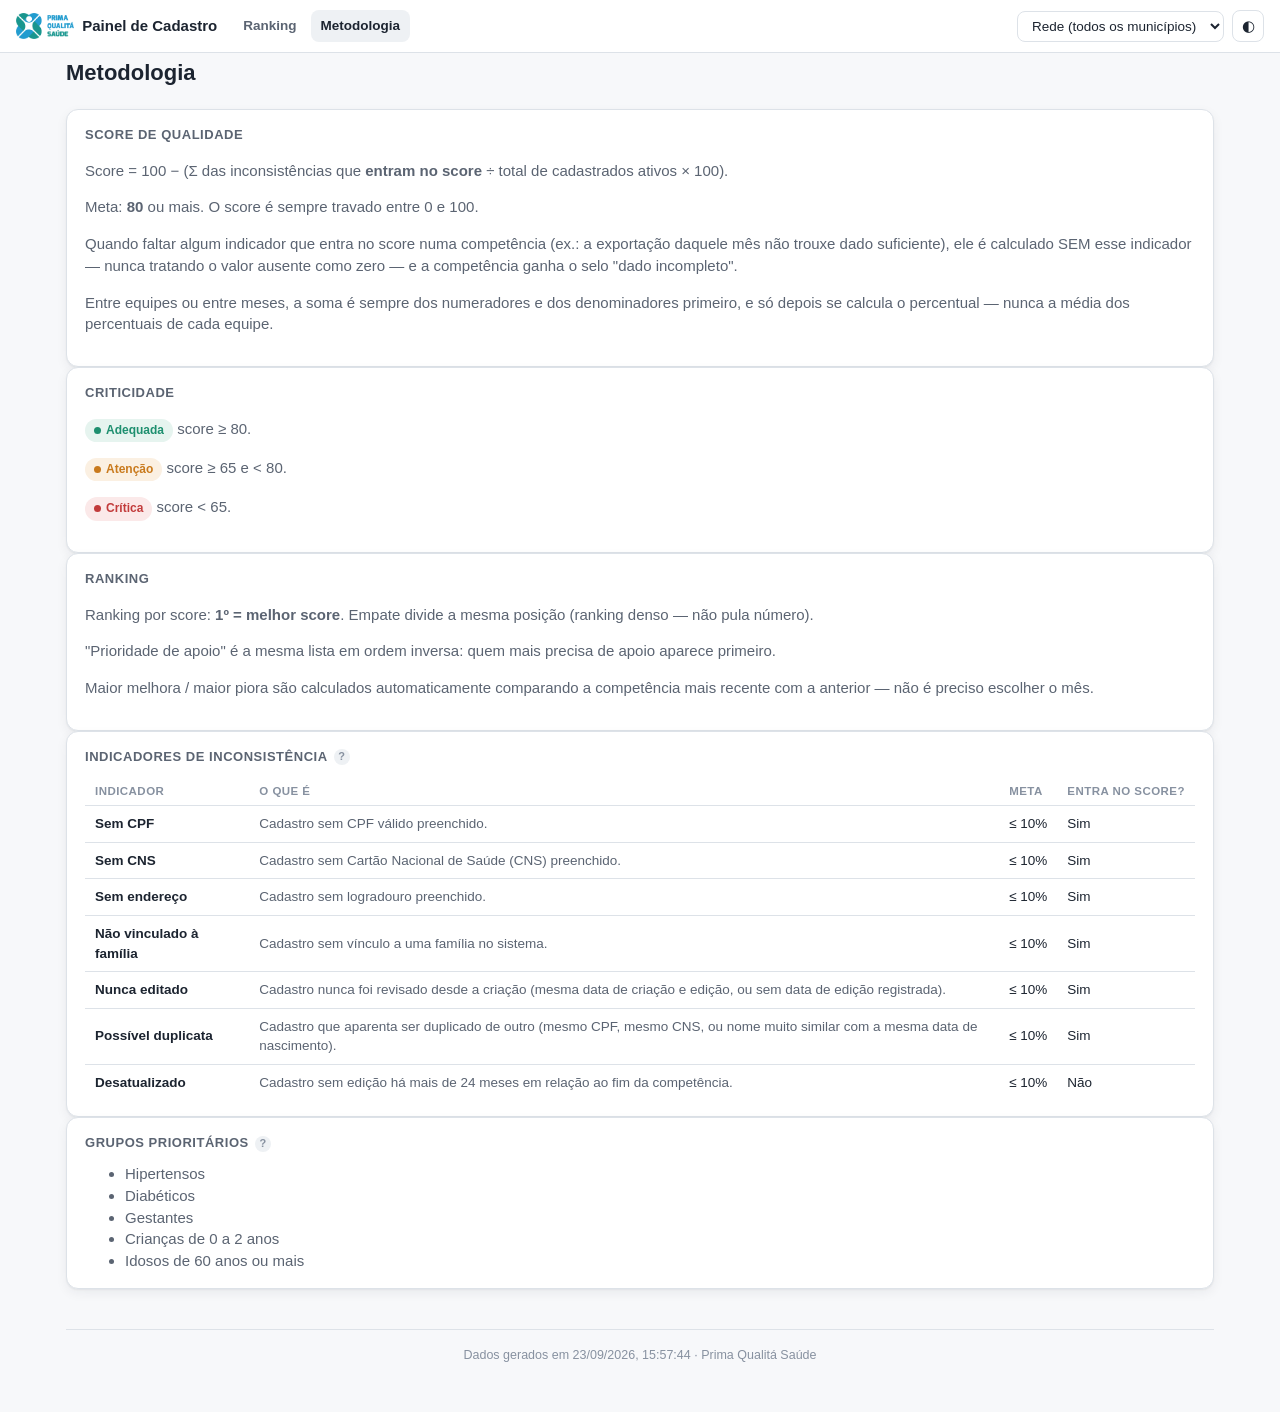
==== site/metodologia/index.html @ 189eb21d "Primeira versão do painel de qualidade do cadastro Substitui a planilha MAD.xlsx + Power BI por um p" ====
<!doctype html>
<html lang="pt-BR">
<head>
<meta charset="utf-8">
<meta name="viewport" content="width=device-width, initial-scale=1, viewport-fit=cover">
<title>Painel de Cadastro — Metodologia</title>
<link rel="stylesheet" href="../estilo.css">
</head>
<body>
<div id="app"></div>
<script type="application/json" id="dados-pagina">{"gerado_em": "2026-09-23T15:57:44", "metas": {"meta_inconsistencia_pct": 10, "meta_score": 80, "criticidade": {"adequada": 80, "atencao": 65}}, "indicadores": [{"id": "sem_cpf", "titulo": "Sem CPF", "descricao_curta": "Cadastro sem CPF válido preenchido.", "meta_pct": 10, "entra_no_score": true, "orientacao": "Abra o cadastro do cidadão e preencha o campo de CPF, conferindo o número com um documento oficial. Se o cidadão não tiver CPF, oriente a emissão gratuita pela Receita Federal (app ou site \"Meu CPF\") ou em um posto de atendimento antes de finalizar a correção."}, {"id": "sem_cns", "titulo": "Sem CNS", "descricao_curta": "Cadastro sem Cartão Nacional de Saúde (CNS) preenchido.", "meta_pct": 10, "entra_no_score": true, "orientacao": "Busque o Cartão Nacional de Saúde do cidadão pelo CPF ou pelo nome completo + data de nascimento e registre o número no cadastro. Se o cidadão nunca teve CNS emitido, oriente a solicitação em qualquer unidade de saúde ou pelo aplicativo Meu SUS Digital."}, {"id": "sem_endereco", "titulo": "Sem endereço", "descricao_curta": "Cadastro sem logradouro preenchido.", "meta_pct": 10, "entra_no_score": true, "orientacao": "Complete o logradouro, número e bairro do endereço residencial na próxima visita domiciliar ou contato com o cidadão, e confira se o CEP corresponde ao endereço informado."}, {"id": "sem_vinculo_familiar", "titulo": "Não vinculado à família", "descricao_curta": "Cadastro sem vínculo a uma família no sistema.", "meta_pct": 10, "entra_no_score": true, "orientacao": "Verifique se já existe um cadastro de família no mesmo endereço; se existir, vincule o cidadão a ela. Se não existir, crie o cadastro familiar completo e associe o cidadão como membro."}, {"id": "nunca_editado", "titulo": "Nunca editado", "descricao_curta": "Cadastro nunca foi revisado desde a criação (mesma data de criação e edição, ou sem data de edição registrada).", "meta_pct": 10, "entra_no_score": true, "orientacao": "Abra o cadastro, confira todos os campos com o cidadão (endereço, telefone, condições de saúde, vínculo familiar) e salve a edição — mesmo sem nenhuma mudança, isso registra que o cadastro foi revisado."}, {"id": "possivel_duplicata", "titulo": "Possível duplicata", "descricao_curta": "Cadastro que aparenta ser duplicado de outro (mesmo CPF, mesmo CNS, ou nome muito similar com a mesma data de nascimento).", "meta_pct": 10, "entra_no_score": true, "orientacao": "Abra a planilha de possíveis duplicatas da equipe, compare os cadastros do mesmo grupo e, se forem a mesma pessoa, mescle-os ou inative o mais antigo/incompleto, mantendo o mais atualizado. Confira o alerta de óbito/mudança de território antes de excluir ou inativar qualquer um deles."}, {"id": "desatualizado", "titulo": "Desatualizado", "descricao_curta": "Cadastro sem edição há mais de 24 meses em relação ao fim da competência.", "meta_pct": 10, "entra_no_score": false, "orientacao": "Contate o cidadão (visita domiciliar, telefone ou WhatsApp) para confirmar que os dados continuam corretos e registre uma edição no cadastro. Não pesa no Score de Qualidade, mas indica desatualização acumulada que deve ser priorizada com o tempo."}], "grupos": [{"id": "hipertensos", "titulo": "Hipertensos"}, {"id": "diabeticos", "titulo": "Diabéticos"}, {"id": "gestantes", "titulo": "Gestantes"}, {"id": "criancas_0_2", "titulo": "Crianças de 0 a 2 anos"}, {"id": "idosos_60_mais", "titulo": "Idosos de 60 anos ou mais"}], "condicoes": [{"id": "has", "titulo": "Hipertensão (HAS)", "taxa_esperada_min_pct": null, "taxa_esperada_nota": null}, {"id": "diabetes", "titulo": "Diabetes (DM)", "taxa_esperada_min_pct": null, "taxa_esperada_nota": null}, {"id": "alcool", "titulo": "Uso de álcool", "taxa_esperada_min_pct": null, "taxa_esperada_nota": null}, {"id": "drogas", "titulo": "Uso de drogas ilícitas", "taxa_esperada_min_pct": null, "taxa_esperada_nota": null}, {"id": "fumante", "titulo": "Fumante", "taxa_esperada_min_pct": null, "taxa_esperada_nota": null}, {"id": "doenca_respiratoria", "titulo": "Doença respiratória", "taxa_esperada_min_pct": null, "taxa_esperada_nota": null}, {"id": "doenca_cardiaca", "titulo": "Doença cardíaca", "taxa_esperada_min_pct": null, "taxa_esperada_nota": null}, {"id": "doenca_renal", "titulo": "Doença renal", "taxa_esperada_min_pct": null, "taxa_esperada_nota": null}, {"id": "doenca_mental", "titulo": "Doença mental", "taxa_esperada_min_pct": null, "taxa_esperada_nota": null}, {"id": "avc", "titulo": "AVC / Derrame", "taxa_esperada_min_pct": null, "taxa_esperada_nota": null}, {"id": "infarto", "titulo": "Infarto", "taxa_esperada_min_pct": null, "taxa_esperada_nota": null}, {"id": "cancer", "titulo": "Câncer", "taxa_esperada_min_pct": null, "taxa_esperada_nota": null}, {"id": "hanseniase", "titulo": "Hanseníase", "taxa_esperada_min_pct": null, "taxa_esperada_nota": null}, {"id": "tuberculose", "titulo": "Tuberculose", "taxa_esperada_min_pct": null, "taxa_esperada_nota": null}, {"id": "doenca_falciforme", "titulo": "Doença falciforme", "taxa_esperada_min_pct": null, "taxa_esperada_nota": null}, {"id": "internacao_12_meses", "titulo": "Internação nos últimos 12 meses", "taxa_esperada_min_pct": null, "taxa_esperada_nota": null}, {"id": "plantas_medicinais", "titulo": "Usa plantas medicinais", "taxa_esperada_min_pct": null, "taxa_esperada_nota": null}, {"id": "praticas_integrativas", "titulo": "Práticas integrativas e complementares", "taxa_esperada_min_pct": null, "taxa_esperada_nota": null}, {"id": "acamado", "titulo": "Acamado", "taxa_esperada_min_pct": null, "taxa_esperada_nota": null}, {"id": "domiciliado", "titulo": "Domiciliado", "taxa_esperada_min_pct": null, "taxa_esperada_nota": null}, {"id": "gestante", "titulo": "Gestante", "taxa_esperada_min_pct": 1.0, "taxa_esperada_nota": "Estimativa: ~1,5–2% da população total (DATASUS/SINASC)"}], "minimo_cadastros_para_alerta": 300, "municipios": [{"slug": "santa-maria-madalena", "municipio": "Santa Maria Madalena", "brasao": "assets/brasoes/santa_maria_madalena.jfif", "competencias": ["2026-07", "2026-08", "2026-09"], "equipes": [{"slug": "arranchadouro", "equipe": "Arranchadouro", "ine": null, "link_drive": null, "link_padlet": null, "serie": [{"competencia": "2026-07", "total_cadastrados": 5728, "score": 28.12, "dado_incompleto": true, "indicadores_ausentes": ["nunca_editado", "sem_endereco"], "indicadores": [{"id": "sem_cpf", "valor": 2928, "ausente": false}, {"id": "sem_cns", "valor": 523, "ausente": false}, {"id": "sem_endereco", "ausente": true}, {"id": "sem_vinculo_familiar", "valor": 362, "ausente": false}, {"id": "nunca_editado", "ausente": true}, {"id": "possivel_duplicata", "valor": 304, "ausente": false}, {"id": "desatualizado", "ausente": true}]}, {"competencia": "2026-08", "total_cadastrados": 5752, "score": 28.2, "dado_incompleto": true, "indicadores_ausentes": ["nunca_editado", "sem_endereco"], "indicadores": [{"id": "sem_cpf", "valor": 2890, "ausente": false}, {"id": "sem_cns", "valor": 548, "ausente": false}, {"id": "sem_endereco", "ausente": true}, {"id": "sem_vinculo_familiar", "valor": 365, "ausente": false}, {"id": "nunca_editado", "ausente": true}, {"id": "possivel_duplicata", "valor": 327, "ausente": false}, {"id": "desatualizado", "ausente": true}]}, {"competencia": "2026-09", "total_cadastrados": 5664, "score": 19.56, "dado_incompleto": false, "indicadores_ausentes": [], "indicadores": [{"id": "sem_cpf", "valor": 2715, "ausente": false}, {"id": "sem_cns", "valor": 521, "ausente": false}, {"id": "sem_endereco", "valor": 206, "ausente": false}, {"id": "sem_vinculo_familiar", "valor": 277, "ausente": false}, {"id": "nunca_editado", "valor": 615, "ausente": false}, {"id": "possivel_duplicata", "valor": 222, "ausente": false}, {"id": "desatualizado", "valor": 1003, "ausente": false}], "microareas": [{"microarea": "MICROAREA 13", "total_cadastrados": 1064, "indicadores": [{"id": "sem_cpf", "valor": 166, "ausente": false}, {"id": "sem_cns", "valor": 238, "ausente": false}, {"id": "sem_endereco", "valor": 1, "ausente": false}, {"id": "sem_vinculo_familiar", "valor": 4, "ausente": false}, {"id": "nunca_editado", "valor": 91, "ausente": false}, {"id": "possivel_duplicata", "valor": 40, "ausente": false}, {"id": "desatualizado", "valor": 0, "ausente": false}]}, {"microarea": "MICROÁREA 04", "total_cadastrados": 556, "indicadores": [{"id": "sem_cpf", "valor": 401, "ausente": false}, {"id": "sem_cns", "valor": 19, "ausente": false}, {"id": "sem_endereco", "valor": 84, "ausente": false}, {"id": "sem_vinculo_familiar", "valor": 110, "ausente": false}, {"id": "nunca_editado", "valor": 25, "ausente": false}, {"id": "possivel_duplicata", "valor": 47, "ausente": false}, {"id": "desatualizado", "valor": 0, "ausente": false}]}, {"microarea": "MICROÁREA 06", "total_cadastrados": 389, "indicadores": [{"id": "sem_cpf", "valor": 267, "ausente": false}, {"id": "sem_cns", "valor": 19, "ausente": false}, {"id": "sem_endereco", "valor": 5, "ausente": false}, {"id": "sem_vinculo_familiar", "valor": 11, "ausente": false}, {"id": "nunca_editado", "valor": 152, "ausente": false}, {"id": "possivel_duplicata", "valor": 11, "ausente": false}, {"id": "desatualizado", "valor": 122, "ausente": false}]}, {"microarea": "MICROÁREA 07", "total_cadastrados": 410, "indicadores": [{"id": "sem_cpf", "valor": 222, "ausente": false}, {"id": "sem_cns", "valor": 6, "ausente": false}, {"id": "sem_endereco", "valor": 4, "ausente": false}, {"id": "sem_vinculo_familiar", "valor": 10, "ausente": false}, {"id": "nunca_editado", "valor": 7, "ausente": false}, {"id": "possivel_duplicata", "valor": 12, "ausente": false}, {"id": "desatualizado", "valor": 7, "ausente": false}]}, {"microarea": "MICROÁREA 08", "total_cadastrados": 250, "indicadores": [{"id": "sem_cpf", "valor": 51, "ausente": false}, {"id": "sem_cns", "valor": 19, "ausente": false}, {"id": "sem_endereco", "valor": 1, "ausente": false}, {"id": "sem_vinculo_familiar", "valor": 4, "ausente": false}, {"id": "nunca_editado", "valor": 7, "ausente": false}, {"id": "possivel_duplicata", "valor": 8, "ausente": false}, {"id": "desatualizado", "valor": 0, "ausente": false}]}, {"microarea": "MICROÁREA 09", "total_cadastrados": 643, "indicadores": [{"id": "sem_cpf", "valor": 241, "ausente": false}, {"id": "sem_cns", "valor": 11, "ausente": false}, {"id": "sem_endereco", "valor": 13, "ausente": false}, {"id": "sem_vinculo_familiar", "valor": 18, "ausente": false}, {"id": "nunca_editado", "valor": 7, "ausente": false}, {"id": "possivel_duplicata", "valor": 19, "ausente": false}, {"id": "desatualizado", "valor": 0, "ausente": false}]}, {"microarea": "MICROÁREA 10", "total_cadastrados": 247, "indicadores": [{"id": "sem_cpf", "valor": 15, "ausente": false}, {"id": "sem_cns", "valor": 5, "ausente": false}, {"id": "sem_endereco", "valor": 7, "ausente": false}, {"id": "sem_vinculo_familiar", "valor": 9, "ausente": false}, {"id": "nunca_editado", "valor": 24, "ausente": false}, {"id": "possivel_duplicata", "valor": 10, "ausente": false}, {"id": "desatualizado", "valor": 5, "ausente": false}]}, {"microarea": "MICROÁREA 11", "total_cadastrados": 500, "indicadores": [{"id": "sem_cpf", "valor": 155, "ausente": false}, {"id": "sem_cns", "valor": 54, "ausente": false}, {"id": "sem_endereco", "valor": 3, "ausente": false}, {"id": "sem_vinculo_familiar", "valor": 3, "ausente": false}, {"id": "nunca_editado", "valor": 111, "ausente": false}, {"id": "possivel_duplicata", "valor": 18, "ausente": false}, {"id": "desatualizado", "valor": 262, "ausente": false}]}, {"microarea": "MICROÁREA 12", "total_cadastrados": 743, "indicadores": [{"id": "sem_cpf", "valor": 525, "ausente": false}, {"id": "sem_cns", "valor": 101, "ausente": false}, {"id": "sem_endereco", "valor": 8, "ausente": false}, {"id": "sem_vinculo_familiar", "valor": 12, "ausente": false}, {"id": "nunca_editado", "valor": 105, "ausente": false}, {"id": "possivel_duplicata", "valor": 21, "ausente": false}, {"id": "desatualizado", "valor": 561, "ausente": false}]}, {"microarea": "MICROÁREA 14", "total_cadastrados": 862, "indicadores": [{"id": "sem_cpf", "valor": 672, "ausente": false}, {"id": "sem_cns", "valor": 49, "ausente": false}, {"id": "sem_endereco", "valor": 80, "ausente": false}, {"id": "sem_vinculo_familiar", "valor": 96, "ausente": false}, {"id": "nunca_editado", "valor": 86, "ausente": false}, {"id": "possivel_duplicata", "valor": 36, "ausente": false}, {"id": "desatualizado", "valor": 46, "ausente": false}]}], "estado": {"limpos": 1915, "com_1": 2306, "com_2": 1173, "com_3_mais": 270, "media_inconsistencias": 0.981, "fora_area": 47, "total_bruto": 5711}, "faixa_etaria": [{"faixa": "<1", "indicador_id": "sem_cpf", "valor": 0, "total_cadastrados": 36}, {"faixa": "1-4", "indicador_id": "sem_cpf", "valor": 22, "total_cadastrados": 188}, {"faixa": "5-9", "indicador_id": "sem_cpf", "valor": 144, "total_cadastrados": 296}, {"faixa": "10-17", "indicador_id": "sem_cpf", "valor": 318, "total_cadastrados": 536}, {"faixa": "18-59", "indicador_id": "sem_cpf", "valor": 1512, "total_cadastrados": 3050}, {"faixa": "60+", "indicador_id": "sem_cpf", "valor": 717, "total_cadastrados": 1556}], "grupos": [{"id": "criancas_0_2", "total_grupo": 135, "metricas": [{"id": "falha_identificacao_vinculo", "valor": 48}, {"id": "sem_cns", "valor": 44}, {"id": "sem_cpf", "valor": 4}]}, {"id": "diabeticos", "total_grupo": 396, "metricas": [{"id": "falha_identificacao_vinculo", "valor": 171}, {"id": "sem_cns", "valor": 22}, {"id": "sem_cpf", "valor": 145}]}, {"id": "gestantes", "total_grupo": 18, "metricas": [{"id": "falha_identificacao_vinculo", "valor": 4}, {"id": "sem_cns", "valor": 1}, {"id": "sem_cpf", "valor": 3}]}, {"id": "hipertensos", "total_grupo": 1429, "metricas": [{"id": "falha_identificacao_vinculo", "valor": 699}, {"id": "sem_cns", "valor": 75}, {"id": "sem_cpf", "valor": 614}]}, {"id": "idosos_60_mais", "total_grupo": 1556, "metricas": [{"id": "falha_identificacao_vinculo", "valor": 843}, {"id": "sem_cns", "valor": 110}, {"id": "sem_cpf", "valor": 717}]}], "condicoes": [{"id": "has", "valor": 1429, "total_cadastrados": 5664}, {"id": "diabetes", "valor": 396, "total_cadastrados": 5664}, {"id": "alcool", "valor": 236, "total_cadastrados": 5664}, {"id": "drogas", "valor": 11, "total_cadastrados": 5664}, {"id": "fumante", "valor": 258, "total_cadastrados": 5664}, {"id": "doenca_respiratoria", "valor": 63, "total_cadastrados": 5664}, {"id": "doenca_cardiaca", "valor": 96, "total_cadastrados": 5664}, {"id": "doenca_renal", "valor": 32, "total_cadastrados": 5664}, {"id": "doenca_mental", "valor": 55, "total_cadastrados": 5664}, {"id": "avc", "valor": 51, "total_cadastrados": 5664}, {"id": "infarto", "valor": 34, "total_cadastrados": 5664}, {"id": "cancer", "valor": 79, "total_cadastrados": 5664}, {"id": "hanseniase", "valor": 1, "total_cadastrados": 5664}, {"id": "tuberculose", "valor": 1, "total_cadastrados": 5664}, {"id": "doenca_falciforme", "valor": 0, "total_cadastrados": 5664}, {"id": "internacao_12_meses", "valor": 0, "total_cadastrados": 5664}, {"id": "plantas_medicinais", "valor": 0, "total_cadastrados": 5664}, {"id": "praticas_integrativas", "valor": 0, "total_cadastrados": 5664}, {"id": "acamado", "valor": 27, "total_cadastrados": 5664}, {"id": "domiciliado", "valor": 33, "total_cadastrados": 5664}, {"id": "gestante", "valor": 18, "total_cadastrados": 5664}]}]}, {"slug": "manoel-de-moraes", "equipe": "Manoel de Moraes", "ine": null, "link_drive": null, "link_padlet": null, "serie": [{"competencia": "2026-07", "total_cadastrados": 1597, "score": 48.47, "dado_incompleto": true, "indicadores_ausentes": ["nunca_editado", "sem_endereco"], "indicadores": [{"id": "sem_cpf", "valor": 526, "ausente": false}, {"id": "sem_cns", "valor": 117, "ausente": false}, {"id": "sem_endereco", "ausente": true}, {"id": "sem_vinculo_familiar", "valor": 94, "ausente": false}, {"id": "nunca_editado", "ausente": true}, {"id": "possivel_duplicata", "valor": 86, "ausente": false}, {"id": "desatualizado", "ausente": true}]}, {"competencia": "2026-08", "total_cadastrados": 1598, "score": 50.44, "dado_incompleto": true, "indicadores_ausentes": ["nunca_editado", "sem_endereco"], "indicadores": [{"id": "sem_cpf", "valor": 500, "ausente": false}, {"id": "sem_cns", "valor": 118, "ausente": false}, {"id": "sem_endereco", "ausente": true}, {"id": "sem_vinculo_familiar", "valor": 87, "ausente": false}, {"id": "nunca_editado", "ausente": true}, {"id": "possivel_duplicata", "valor": 87, "ausente": false}, {"id": "desatualizado", "ausente": true}]}, {"competencia": "2026-09", "total_cadastrados": 1579, "score": 39.77, "dado_incompleto": false, "indicadores_ausentes": [], "indicadores": [{"id": "sem_cpf", "valor": 414, "ausente": false}, {"id": "sem_cns", "valor": 111, "ausente": false}, {"id": "sem_endereco", "valor": 59, "ausente": false}, {"id": "sem_vinculo_familiar", "valor": 63, "ausente": false}, {"id": "nunca_editado", "valor": 250, "ausente": false}, {"id": "possivel_duplicata", "valor": 54, "ausente": false}, {"id": "desatualizado", "valor": 289, "ausente": false}], "microareas": [{"microarea": "MICROÁREA 01", "total_cadastrados": 294, "indicadores": [{"id": "sem_cpf", "valor": 50, "ausente": false}, {"id": "sem_cns", "valor": 19, "ausente": false}, {"id": "sem_endereco", "valor": 9, "ausente": false}, {"id": "sem_vinculo_familiar", "valor": 10, "ausente": false}, {"id": "nunca_editado", "valor": 46, "ausente": false}, {"id": "possivel_duplicata", "valor": 23, "ausente": false}, {"id": "desatualizado", "valor": 35, "ausente": false}]}, {"microarea": "MICROÁREA 02", "total_cadastrados": 272, "indicadores": [{"id": "sem_cpf", "valor": 52, "ausente": false}, {"id": "sem_cns", "valor": 21, "ausente": false}, {"id": "sem_endereco", "valor": 11, "ausente": false}, {"id": "sem_vinculo_familiar", "valor": 11, "ausente": false}, {"id": "nunca_editado", "valor": 18, "ausente": false}, {"id": "possivel_duplicata", "valor": 6, "ausente": false}, {"id": "desatualizado", "valor": 3, "ausente": false}]}, {"microarea": "MICROÁREA 03", "total_cadastrados": 133, "indicadores": [{"id": "sem_cpf", "valor": 8, "ausente": false}, {"id": "sem_cns", "valor": 0, "ausente": false}, {"id": "sem_endereco", "valor": 0, "ausente": false}, {"id": "sem_vinculo_familiar", "valor": 1, "ausente": false}, {"id": "nunca_editado", "valor": 0, "ausente": false}, {"id": "possivel_duplicata", "valor": 1, "ausente": false}, {"id": "desatualizado", "valor": 0, "ausente": false}]}, {"microarea": "MICROÁREA 04", "total_cadastrados": 285, "indicadores": [{"id": "sem_cpf", "valor": 81, "ausente": false}, {"id": "sem_cns", "valor": 44, "ausente": false}, {"id": "sem_endereco", "valor": 39, "ausente": false}, {"id": "sem_vinculo_familiar", "valor": 41, "ausente": false}, {"id": "nunca_editado", "valor": 41, "ausente": false}, {"id": "possivel_duplicata", "valor": 16, "ausente": false}, {"id": "desatualizado", "valor": 76, "ausente": false}]}, {"microarea": "MICROÁREA 05", "total_cadastrados": 141, "indicadores": [{"id": "sem_cpf", "valor": 10, "ausente": false}, {"id": "sem_cns", "valor": 4, "ausente": false}, {"id": "sem_endereco", "valor": 0, "ausente": false}, {"id": "sem_vinculo_familiar", "valor": 0, "ausente": false}, {"id": "nunca_editado", "valor": 0, "ausente": false}, {"id": "possivel_duplicata", "valor": 0, "ausente": false}, {"id": "desatualizado", "valor": 0, "ausente": false}]}, {"microarea": "MICROÁREA 06", "total_cadastrados": 454, "indicadores": [{"id": "sem_cpf", "valor": 213, "ausente": false}, {"id": "sem_cns", "valor": 23, "ausente": false}, {"id": "sem_endereco", "valor": 0, "ausente": false}, {"id": "sem_vinculo_familiar", "valor": 0, "ausente": false}, {"id": "nunca_editado", "valor": 145, "ausente": false}, {"id": "possivel_duplicata", "valor": 8, "ausente": false}, {"id": "desatualizado", "valor": 175, "ausente": false}]}], "estado": {"limpos": 846, "com_1": 352, "com_2": 299, "com_3_mais": 82, "media_inconsistencias": 0.785, "fora_area": 3, "total_bruto": 1582}, "faixa_etaria": [{"faixa": "<1", "indicador_id": "sem_cpf", "valor": 0, "total_cadastrados": 13}, {"faixa": "1-4", "indicador_id": "sem_cpf", "valor": 2, "total_cadastrados": 53}, {"faixa": "5-9", "indicador_id": "sem_cpf", "valor": 14, "total_cadastrados": 90}, {"faixa": "10-17", "indicador_id": "sem_cpf", "valor": 48, "total_cadastrados": 140}, {"faixa": "18-59", "indicador_id": "sem_cpf", "valor": 261, "total_cadastrados": 870}, {"faixa": "60+", "indicador_id": "sem_cpf", "valor": 89, "total_cadastrados": 413}], "grupos": [{"id": "criancas_0_2", "total_grupo": 32, "metricas": [{"id": "falha_identificacao_vinculo", "valor": 7}, {"id": "sem_cns", "valor": 7}, {"id": "sem_cpf", "valor": 0}]}, {"id": "diabeticos", "total_grupo": 107, "metricas": [{"id": "falha_identificacao_vinculo", "valor": 16}, {"id": "sem_cns", "valor": 3}, {"id": "sem_cpf", "valor": 13}]}, {"id": "gestantes", "total_grupo": 6, "metricas": [{"id": "falha_identificacao_vinculo", "valor": 1}, {"id": "sem_cns", "valor": 1}, {"id": "sem_cpf", "valor": 0}]}, {"id": "hipertensos", "total_grupo": 353, "metricas": [{"id": "falha_identificacao_vinculo", "valor": 68}, {"id": "sem_cns", "valor": 9}, {"id": "sem_cpf", "valor": 58}]}, {"id": "idosos_60_mais", "total_grupo": 413, "metricas": [{"id": "falha_identificacao_vinculo", "valor": 114}, {"id": "sem_cns", "valor": 23}, {"id": "sem_cpf", "valor": 89}]}], "condicoes": [{"id": "has", "valor": 353, "total_cadastrados": 1579}, {"id": "diabetes", "valor": 107, "total_cadastrados": 1579}, {"id": "alcool", "valor": 39, "total_cadastrados": 1579}, {"id": "drogas", "valor": 4, "total_cadastrados": 1579}, {"id": "fumante", "valor": 75, "total_cadastrados": 1579}, {"id": "doenca_respiratoria", "valor": 30, "total_cadastrados": 1579}, {"id": "doenca_cardiaca", "valor": 23, "total_cadastrados": 1579}, {"id": "doenca_renal", "valor": 3, "total_cadastrados": 1579}, {"id": "doenca_mental", "valor": 21, "total_cadastrados": 1579}, {"id": "avc", "valor": 13, "total_cadastrados": 1579}, {"id": "infarto", "valor": 1, "total_cadastrados": 1579}, {"id": "cancer", "valor": 25, "total_cadastrados": 1579}, {"id": "hanseniase", "valor": 0, "total_cadastrados": 1579}, {"id": "tuberculose", "valor": 0, "total_cadastrados": 1579}, {"id": "doenca_falciforme", "valor": 0, "total_cadastrados": 1579}, {"id": "internacao_12_meses", "valor": 0, "total_cadastrados": 1579}, {"id": "plantas_medicinais", "valor": 0, "total_cadastrados": 1579}, {"id": "praticas_integrativas", "valor": 0, "total_cadastrados": 1579}, {"id": "acamado", "valor": 4, "total_cadastrados": 1579}, {"id": "domiciliado", "valor": 76, "total_cadastrados": 1579}, {"id": "gestante", "valor": 6, "total_cadastrados": 1579}]}]}, {"slug": "triunfo", "equipe": "Triunfo", "ine": null, "link_drive": null, "link_padlet": null, "serie": [{"competencia": "2026-07", "total_cadastrados": 2413, "score": 79.98, "dado_incompleto": true, "indicadores_ausentes": ["nunca_editado", "sem_endereco"], "indicadores": [{"id": "sem_cpf", "valor": 322, "ausente": false}, {"id": "sem_cns", "valor": 67, "ausente": false}, {"id": "sem_endereco", "ausente": true}, {"id": "sem_vinculo_familiar", "valor": 41, "ausente": false}, {"id": "nunca_editado", "ausente": true}, {"id": "possivel_duplicata", "valor": 53, "ausente": false}, {"id": "desatualizado", "ausente": true}]}, {"competencia": "2026-08", "total_cadastrados": 2402, "score": 77.94, "dado_incompleto": true, "indicadores_ausentes": ["nunca_editado", "sem_endereco"], "indicadores": [{"id": "sem_cpf", "valor": 299, "ausente": false}, {"id": "sem_cns", "valor": 58, "ausente": false}, {"id": "sem_endereco", "ausente": true}, {"id": "sem_vinculo_familiar", "valor": 120, "ausente": false}, {"id": "nunca_editado", "ausente": true}, {"id": "possivel_duplicata", "valor": 53, "ausente": false}, {"id": "desatualizado", "ausente": true}]}, {"competencia": "2026-09", "total_cadastrados": 2390, "score": 72.26, "dado_incompleto": false, "indicadores_ausentes": [], "indicadores": [{"id": "sem_cpf", "valor": 269, "ausente": false}, {"id": "sem_cns", "valor": 52, "ausente": false}, {"id": "sem_endereco", "valor": 82, "ausente": false}, {"id": "sem_vinculo_familiar", "valor": 125, "ausente": false}, {"id": "nunca_editado", "valor": 95, "ausente": false}, {"id": "possivel_duplicata", "valor": 40, "ausente": false}, {"id": "desatualizado", "valor": 163, "ausente": false}], "microareas": [{"microarea": "MICROÁREA 01", "total_cadastrados": 170, "indicadores": [{"id": "sem_cpf", "valor": 0, "ausente": false}, {"id": "sem_cns", "valor": 0, "ausente": false}, {"id": "sem_endereco", "valor": 0, "ausente": false}, {"id": "sem_vinculo_familiar", "valor": 0, "ausente": false}, {"id": "nunca_editado", "valor": 5, "ausente": false}, {"id": "possivel_duplicata", "valor": 5, "ausente": false}, {"id": "desatualizado", "valor": 0, "ausente": false}]}, {"microarea": "MICROÁREA 02", "total_cadastrados": 205, "indicadores": [{"id": "sem_cpf", "valor": 7, "ausente": false}, {"id": "sem_cns", "valor": 3, "ausente": false}, {"id": "sem_endereco", "valor": 4, "ausente": false}, {"id": "sem_vinculo_familiar", "valor": 7, "ausente": false}, {"id": "nunca_editado", "valor": 1, "ausente": false}, {"id": "possivel_duplicata", "valor": 3, "ausente": false}, {"id": "desatualizado", "valor": 6, "ausente": false}]}, {"microarea": "MICROÁREA 03", "total_cadastrados": 206, "indicadores": [{"id": "sem_cpf", "valor": 1, "ausente": false}, {"id": "sem_cns", "valor": 1, "ausente": false}, {"id": "sem_endereco", "valor": 0, "ausente": false}, {"id": "sem_vinculo_familiar", "valor": 5, "ausente": false}, {"id": "nunca_editado", "valor": 4, "ausente": false}, {"id": "possivel_duplicata", "valor": 6, "ausente": false}, {"id": "desatualizado", "valor": 0, "ausente": false}]}, {"microarea": "MICROÁREA 04", "total_cadastrados": 275, "indicadores": [{"id": "sem_cpf", "valor": 1, "ausente": false}, {"id": "sem_cns", "valor": 0, "ausente": false}, {"id": "sem_endereco", "valor": 7, "ausente": false}, {"id": "sem_vinculo_familiar", "valor": 10, "ausente": false}, {"id": "nunca_editado", "valor": 3, "ausente": false}, {"id": "possivel_duplicata", "valor": 2, "ausente": false}, {"id": "desatualizado", "valor": 0, "ausente": false}]}, {"microarea": "MICROÁREA 05", "total_cadastrados": 298, "indicadores": [{"id": "sem_cpf", "valor": 4, "ausente": false}, {"id": "sem_cns", "valor": 6, "ausente": false}, {"id": "sem_endereco", "valor": 0, "ausente": false}, {"id": "sem_vinculo_familiar", "valor": 1, "ausente": false}, {"id": "nunca_editado", "valor": 13, "ausente": false}, {"id": "possivel_duplicata", "valor": 6, "ausente": false}, {"id": "desatualizado", "valor": 0, "ausente": false}]}, {"microarea": "MICROÁREA 06", "total_cadastrados": 210, "indicadores": [{"id": "sem_cpf", "valor": 12, "ausente": false}, {"id": "sem_cns", "valor": 2, "ausente": false}, {"id": "sem_endereco", "valor": 5, "ausente": false}, {"id": "sem_vinculo_familiar", "valor": 5, "ausente": false}, {"id": "nunca_editado", "valor": 10, "ausente": false}, {"id": "possivel_duplicata", "valor": 8, "ausente": false}, {"id": "desatualizado", "valor": 14, "ausente": false}]}, {"microarea": "MICROÁREA 08", "total_cadastrados": 664, "indicadores": [{"id": "sem_cpf", "valor": 6, "ausente": false}, {"id": "sem_cns", "valor": 3, "ausente": false}, {"id": "sem_endereco", "valor": 0, "ausente": false}, {"id": "sem_vinculo_familiar", "valor": 1, "ausente": false}, {"id": "nunca_editado", "valor": 23, "ausente": false}, {"id": "possivel_duplicata", "valor": 5, "ausente": false}, {"id": "desatualizado", "valor": 11, "ausente": false}]}, {"microarea": "MICROÁREA 09", "total_cadastrados": 362, "indicadores": [{"id": "sem_cpf", "valor": 238, "ausente": false}, {"id": "sem_cns", "valor": 37, "ausente": false}, {"id": "sem_endereco", "valor": 66, "ausente": false}, {"id": "sem_vinculo_familiar", "valor": 96, "ausente": false}, {"id": "nunca_editado", "valor": 36, "ausente": false}, {"id": "possivel_duplicata", "valor": 5, "ausente": false}, {"id": "desatualizado", "valor": 132, "ausente": false}]}], "estado": {"limpos": 1935, "com_1": 203, "com_2": 150, "com_3_mais": 102, "media_inconsistencias": 0.346, "fora_area": 6, "total_bruto": 2396}, "faixa_etaria": [{"faixa": "<1", "indicador_id": "sem_cpf", "valor": 0, "total_cadastrados": 13}, {"faixa": "1-4", "indicador_id": "sem_cpf", "valor": 3, "total_cadastrados": 82}, {"faixa": "5-9", "indicador_id": "sem_cpf", "valor": 18, "total_cadastrados": 144}, {"faixa": "10-17", "indicador_id": "sem_cpf", "valor": 19, "total_cadastrados": 211}, {"faixa": "18-59", "indicador_id": "sem_cpf", "valor": 139, "total_cadastrados": 1272}, {"faixa": "60+", "indicador_id": "sem_cpf", "valor": 90, "total_cadastrados": 668}], "grupos": [{"id": "criancas_0_2", "total_grupo": 55, "metricas": [{"id": "falha_identificacao_vinculo", "valor": 10}, {"id": "sem_cns", "valor": 8}, {"id": "sem_cpf", "valor": 0}]}, {"id": "diabeticos", "total_grupo": 187, "metricas": [{"id": "falha_identificacao_vinculo", "valor": 7}, {"id": "sem_cns", "valor": 2}, {"id": "sem_cpf", "valor": 1}]}, {"id": "gestantes", "total_grupo": 4, "metricas": [{"id": "falha_identificacao_vinculo", "valor": 2}, {"id": "sem_cns", "valor": 2}, {"id": "sem_cpf", "valor": 0}]}, {"id": "hipertensos", "total_grupo": 571, "metricas": [{"id": "falha_identificacao_vinculo", "valor": 19}, {"id": "sem_cns", "valor": 8}, {"id": "sem_cpf", "valor": 5}]}, {"id": "idosos_60_mais", "total_grupo": 668, "metricas": [{"id": "falha_identificacao_vinculo", "valor": 109}, {"id": "sem_cns", "valor": 13}, {"id": "sem_cpf", "valor": 90}]}], "condicoes": [{"id": "has", "valor": 571, "total_cadastrados": 2390}, {"id": "diabetes", "valor": 187, "total_cadastrados": 2390}, {"id": "alcool", "valor": 142, "total_cadastrados": 2390}, {"id": "drogas", "valor": 3, "total_cadastrados": 2390}, {"id": "fumante", "valor": 92, "total_cadastrados": 2390}, {"id": "doenca_respiratoria", "valor": 27, "total_cadastrados": 2390}, {"id": "doenca_cardiaca", "valor": 31, "total_cadastrados": 2390}, {"id": "doenca_renal", "valor": 14, "total_cadastrados": 2390}, {"id": "doenca_mental", "valor": 27, "total_cadastrados": 2390}, {"id": "avc", "valor": 21, "total_cadastrados": 2390}, {"id": "infarto", "valor": 11, "total_cadastrados": 2390}, {"id": "cancer", "valor": 19, "total_cadastrados": 2390}, {"id": "hanseniase", "valor": 0, "total_cadastrados": 2390}, {"id": "tuberculose", "valor": 1, "total_cadastrados": 2390}, {"id": "doenca_falciforme", "valor": 0, "total_cadastrados": 2390}, {"id": "internacao_12_meses", "valor": 0, "total_cadastrados": 2390}, {"id": "plantas_medicinais", "valor": 0, "total_cadastrados": 2390}, {"id": "praticas_integrativas", "valor": 0, "total_cadastrados": 2390}, {"id": "acamado", "valor": 1, "total_cadastrados": 2390}, {"id": "domiciliado", "valor": 94, "total_cadastrados": 2390}, {"id": "gestante", "valor": 4, "total_cadastrados": 2390}]}]}]}]}</script>
<script type="application/json" id="rota-pagina">{"tipo": "metodologia", "prefixo": "../"}</script>
<script src="../app.js"></script>
</body>
</html>
---- site/estilo.css ----
/* ────────────────────────────────────────────────────────────────────────
   Painel de Qualidade do Cadastro — Prima Qualitá Saúde
   Sistema de design: paleta extraída do logo, escala única de criticidade,
   modo claro/escuro, acessível (contraste + info que não depende só de cor).
   ──────────────────────────────────────────────────────────────────────── */

:root {
  color-scheme: light;

  /* Identidade Prima Qualitá (extraída de assets/logo_prima.png) */
  --cor-marca-azul: #0f7fb0;
  --cor-marca-azul-forte: #0a5f85;
  --cor-marca-verde: #0f7a70;
  --cor-marca-verde-forte: #0b5c54;

  /* Escala única de criticidade — usada em TODO lugar que precisa dizer
     "bom / atenção / ruim" (score, mapas de calor, badges). Nunca usar
     outra cor para o mesmo significado. */
  --cor-adequada: #1e8f6f;
  --cor-atencao: #c97a1d;
  --cor-critica: #c23b3b;
  --cor-adequada-fundo: #e6f4ef;
  --cor-atencao-fundo: #fbf0e2;
  --cor-critica-fundo: #fbe9e9;

  /* Neutros */
  --fundo: #f7f8fa;
  --fundo-cartao: #ffffff;
  --fundo-alt: #eef1f4;
  --borda: #dde2e8;
  --texto: #1c2430;
  --texto-suave: #5b6472;
  --texto-fraco: #8791a0;
  --sombra: 0 1px 2px rgba(20, 30, 45, 0.06), 0 4px 12px rgba(20, 30, 45, 0.06);

  --fonte: -apple-system, BlinkMacSystemFont, "Segoe UI", Roboto, Helvetica, Arial, sans-serif;
  --raio: 12px;

  padding-top: env(safe-area-inset-top, 0px);
  padding-bottom: env(safe-area-inset-bottom, 0px);
}

@media (prefers-color-scheme: dark) {
  :root:not([data-theme="light"]) {
    color-scheme: dark;
    --cor-marca-azul: #4db8e8;
    --cor-marca-azul-forte: #7ecdf0;
    --cor-marca-verde: #3ecbb9;
    --cor-marca-verde-forte: #6fdcce;

    --cor-adequada: #3dbe94;
    --cor-atencao: #e0973d;
    --cor-critica: #e56767;
    --cor-adequada-fundo: #16332a;
    --cor-atencao-fundo: #3a2c18;
    --cor-critica-fundo: #3a2020;

    --fundo: #12161c;
    --fundo-cartao: #1a2029;
    --fundo-alt: #202834;
    --borda: #2c3542;
    --texto: #e8ecf1;
    --texto-suave: #aab3c0;
    --texto-fraco: #7a8493;
    --sombra: 0 1px 2px rgba(0, 0, 0, 0.3), 0 4px 16px rgba(0, 0, 0, 0.35);
  }
}

:root[data-theme="dark"] {
  color-scheme: dark;
  --cor-marca-azul: #4db8e8;
  --cor-marca-azul-forte: #7ecdf0;
  --cor-marca-verde: #3ecbb9;
  --cor-marca-verde-forte: #6fdcce;

  --cor-adequada: #3dbe94;
  --cor-atencao: #e0973d;
  --cor-critica: #e56767;
  --cor-adequada-fundo: #16332a;
  --cor-atencao-fundo: #3a2c18;
  --cor-critica-fundo: #3a2020;

  --fundo: #12161c;
  --fundo-cartao: #1a2029;
  --fundo-alt: #202834;
  --borda: #2c3542;
  --texto: #e8ecf1;
  --texto-suave: #aab3c0;
  --texto-fraco: #7a8493;
  --sombra: 0 1px 2px rgba(0, 0, 0, 0.3), 0 4px 16px rgba(0, 0, 0, 0.35);
}

* { box-sizing: border-box; }

html, body {
  margin: 0;
  background: var(--fundo);
  color: var(--texto);
  font-family: var(--fonte);
  font-size: 15px;
  line-height: 1.45;
  overflow-x: hidden;
}

img { max-width: 100%; }
[hidden] { display: none !important; }

a { color: var(--cor-marca-azul-forte); }

button, select {
  font: inherit;
  color: inherit;
}

/* ── Layout ────────────────────────────────────────────────────────── */
.pagina {
  max-width: 1180px;
  margin: 0 auto;
  padding: 0 16px 48px;
}

.cabecalho {
  position: sticky;
  top: env(safe-area-inset-top, 0px);
  z-index: 20;
  display: flex;
  align-items: center;
  gap: 16px;
  flex-wrap: wrap;
  padding: 10px 16px;
  background: var(--fundo-cartao);
  border-bottom: 1px solid var(--borda);
}

.cabecalho__marca {
  display: flex;
  align-items: center;
  gap: 8px;
  font-weight: 700;
  color: var(--texto);
  text-decoration: none;
  white-space: nowrap;
}
.cabecalho__marca img { height: 26px; }

.cabecalho__nav {
  display: flex;
  gap: 4px;
  flex-wrap: wrap;
}
.cabecalho__nav a {
  padding: 6px 10px;
  border-radius: 8px;
  color: var(--texto-suave);
  text-decoration: none;
  font-size: 13.5px;
  font-weight: 600;
}
.cabecalho__nav a:hover, .cabecalho__nav a[aria-current="page"] {
  background: var(--fundo-alt);
  color: var(--texto);
}

.cabecalho__controles {
  display: flex;
  align-items: center;
  gap: 8px;
  margin-left: auto;
}

.seletor {
  padding: 6px 10px;
  border-radius: 8px;
  border: 1px solid var(--borda);
  background: var(--fundo-cartao);
  color: var(--texto);
  font-size: 13.5px;
}

.botao-tema {
  border: 1px solid var(--borda);
  background: var(--fundo-cartao);
  border-radius: 8px;
  width: 32px;
  height: 32px;
  display: flex;
  align-items: center;
  justify-content: center;
  cursor: pointer;
}

.migalha {
  font-size: 13px;
  color: var(--texto-fraco);
  margin: 16px 0 4px;
}
.migalha a { color: var(--texto-suave); text-decoration: none; }
.migalha a:hover { text-decoration: underline; }

h1.titulo-pagina {
  font-size: 22px;
  margin: 4px 0 20px;
  display: flex;
  align-items: center;
  gap: 10px;
  flex-wrap: wrap;
}
h1.titulo-pagina img.brasao { height: 32px; border-radius: 4px; }

.grade {
  display: grid;
  grid-template-columns: repeat(auto-fit, minmax(220px, 1fr));
  gap: 14px;
  margin-bottom: 20px;
}

.cartao {
  background: var(--fundo-cartao);
  border: 1px solid var(--borda);
  border-radius: var(--raio);
  padding: 16px 18px;
  box-shadow: var(--sombra);
  min-width: 0;
  overflow-x: auto;
}

.cartao--largo { grid-column: 1 / -1; }

.cartao__cabecalho {
  display: flex;
  align-items: baseline;
  justify-content: space-between;
  gap: 8px;
  margin-bottom: 10px;
}

.cartao__titulo {
  font-size: 13px;
  font-weight: 700;
  text-transform: uppercase;
  letter-spacing: 0.04em;
  color: var(--texto-suave);
  display: flex;
  align-items: center;
  gap: 6px;
}

.ajuda {
  display: inline-flex;
  align-items: center;
  justify-content: center;
  width: 16px;
  height: 16px;
  border-radius: 50%;
  background: var(--fundo-alt);
  color: var(--texto-fraco);
  font-size: 11px;
  font-weight: 700;
  cursor: help;
  border: none;
  position: relative;
}
.ajuda[data-aberto]::after {
  content: attr(aria-label);
  position: absolute;
  bottom: 130%;
  left: 50%;
  transform: translateX(-50%);
  width: max-content;
  max-width: 240px;
  background: var(--texto);
  color: var(--fundo);
  padding: 8px 10px;
  border-radius: 8px;
  font-size: 12px;
  font-weight: 400;
  text-transform: none;
  letter-spacing: normal;
  line-height: 1.35;
  z-index: 30;
  box-shadow: var(--sombra);
}

/* ── Estatística grande (score, %, contadores) ───────────────────────── */
.stat-valor {
  font-size: 34px;
  font-weight: 800;
  line-height: 1;
  letter-spacing: -0.01em;
}
.stat-legenda {
  color: var(--texto-suave);
  font-size: 13px;
  margin-top: 6px;
}
.stat-variacao {
  font-size: 13px;
  font-weight: 700;
  margin-top: 6px;
  display: inline-flex;
  align-items: center;
  gap: 4px;
}
.stat-variacao--boa { color: var(--cor-adequada); }
.stat-variacao--ruim { color: var(--cor-critica); }
.stat-variacao--neutra { color: var(--texto-fraco); }

/* ── Selo de criticidade e dado incompleto ───────────────────────────── */
.selo {
  display: inline-flex;
  align-items: center;
  gap: 5px;
  padding: 3px 9px;
  border-radius: 999px;
  font-size: 12px;
  font-weight: 700;
}
.selo::before {
  content: "";
  width: 7px;
  height: 7px;
  border-radius: 50%;
  background: currentColor;
}
.selo--adequada { color: var(--cor-adequada); background: var(--cor-adequada-fundo); }
.selo--atencao { color: var(--cor-atencao); background: var(--cor-atencao-fundo); }
.selo--critica { color: var(--cor-critica); background: var(--cor-critica-fundo); }
.selo--incompleto {
  color: var(--texto-suave);
  background: var(--fundo-alt);
}
.selo--incompleto::before { background: var(--texto-fraco); }

/* ── Tabelas de ranking ───────────────────────────────────────────────── */
table.tabela {
  width: 100%;
  border-collapse: collapse;
  font-size: 13.5px;
}
table.tabela th {
  text-align: left;
  font-size: 11.5px;
  text-transform: uppercase;
  letter-spacing: 0.04em;
  color: var(--texto-fraco);
  padding: 6px 10px;
  border-bottom: 1px solid var(--borda);
  white-space: nowrap;
}
table.tabela td {
  padding: 8px 10px;
  border-bottom: 1px solid var(--borda);
  vertical-align: middle;
}
table.tabela tr:last-child td { border-bottom: none; }
table.tabela tr:hover td { background: var(--fundo-alt); }
table.tabela td.num { text-align: right; font-variant-numeric: tabular-nums; white-space: nowrap; }
table.tabela a.linha-equipe { color: var(--texto); text-decoration: none; font-weight: 600; }
table.tabela a.linha-equipe:hover { text-decoration: underline; }

/* ── Gráficos SVG (feitos à mão) ──────────────────────────────────────── */
/* min-width evita que o texto do SVG fique ilegível num celular estreito —
   melhor rolar horizontalmente dentro do cartão (que já tem overflow-x:
   auto) do que encolher os rótulos a ponto de não dar para ler. */
.grafico { width: 100%; min-width: 480px; height: auto; overflow: visible; }
.grafico text { font-family: var(--fonte); fill: var(--texto-suave); }
.grafico .eixo { stroke: var(--borda); stroke-width: 1; }
.grafico .meta { stroke: var(--texto-fraco); stroke-width: 1.5; stroke-dasharray: 4 3; }
.grafico .meta-rotulo { fill: var(--texto-fraco); font-size: 10.5px; font-weight: 700; }
.grafico .rotulo-direto { font-size: 11px; font-weight: 700; fill: var(--texto); }
.grafico .rotulo-eixo { font-size: 11px; fill: var(--texto-fraco); }
.grafico .ponto { cursor: pointer; }
.grafico .linha-serie { fill: none; stroke-width: 2.5; }
.grafico .linha-projecao { fill: none; stroke-width: 2; stroke-dasharray: 5 4; }

.fill-adequada { fill: var(--cor-adequada); }
.fill-atencao { fill: var(--cor-atencao); }
.fill-critica { fill: var(--cor-critica); }
.fill-neutro { fill: var(--fundo-alt); }
.stroke-adequada { stroke: var(--cor-adequada); }
.stroke-atencao { stroke: var(--cor-atencao); }
.stroke-critica { stroke: var(--cor-critica); }

/* Mesma paleta que .fill-*, mas para elementos HTML comuns (fill só vale
   para SVG) — usado no waffle de cadastros limpos. */
.bg-adequada { background: var(--cor-adequada); }
.bg-neutro { background: var(--fundo-alt); }

.celula-mapa-calor { stroke: var(--fundo-cartao); stroke-width: 2; cursor: pointer; }
.celula-mapa-calor__rotulo { font-size: 11px; font-weight: 700; text-anchor: middle; dominant-baseline: middle; }

.tooltip-grafico {
  position: fixed;
  pointer-events: none;
  background: var(--texto);
  color: var(--fundo);
  padding: 8px 10px;
  border-radius: 8px;
  font-size: 12.5px;
  line-height: 1.4;
  box-shadow: var(--sombra);
  z-index: 50;
  max-width: 240px;
  transform: translate(-50%, -100%);
}

.legenda-cores {
  display: flex;
  gap: 14px;
  flex-wrap: wrap;
  font-size: 12px;
  color: var(--texto-suave);
  margin-top: 8px;
}
.legenda-cores span { display: inline-flex; align-items: center; gap: 5px; }
.legenda-cores i { width: 10px; height: 10px; border-radius: 3px; display: inline-block; }

/* ── Waffle ───────────────────────────────────────────────────────────── */
.waffle-grade { display: grid; grid-template-columns: repeat(10, 1fr); gap: 3px; max-width: 220px; }
.waffle-quad { aspect-ratio: 1; border-radius: 2px; }

/* ── Utilidades ───────────────────────────────────────────────────────── */
.texto-suave { color: var(--texto-suave); }
.texto-fraco { color: var(--texto-fraco); font-size: 12.5px; }
.rodape {
  text-align: center;
  color: var(--texto-fraco);
  font-size: 12.5px;
  margin-top: 40px;
  padding-top: 16px;
  border-top: 1px solid var(--borda);
}

.botao-grande {
  display: inline-flex;
  align-items: center;
  gap: 8px;
  padding: 14px 22px;
  border-radius: var(--raio);
  background: var(--cor-marca-azul-forte);
  color: #fff;
  font-weight: 700;
  font-size: 15px;
  text-decoration: none;
  box-shadow: var(--sombra);
}
.botao-grande:hover { background: var(--cor-marca-verde-forte); }

@media (prefers-reduced-motion: no-preference) {
  .anima-entrada { animation: entrar 0.35s ease-out both; }
  @keyframes entrar {
    from { opacity: 0; transform: translateY(4px); }
    to { opacity: 1; transform: none; }
  }
}

@media (max-width: 640px) {
  .pagina { padding: 0 12px 40px; }
  .stat-valor { font-size: 28px; }
  .cabecalho__nav { order: 3; width: 100%; }
}
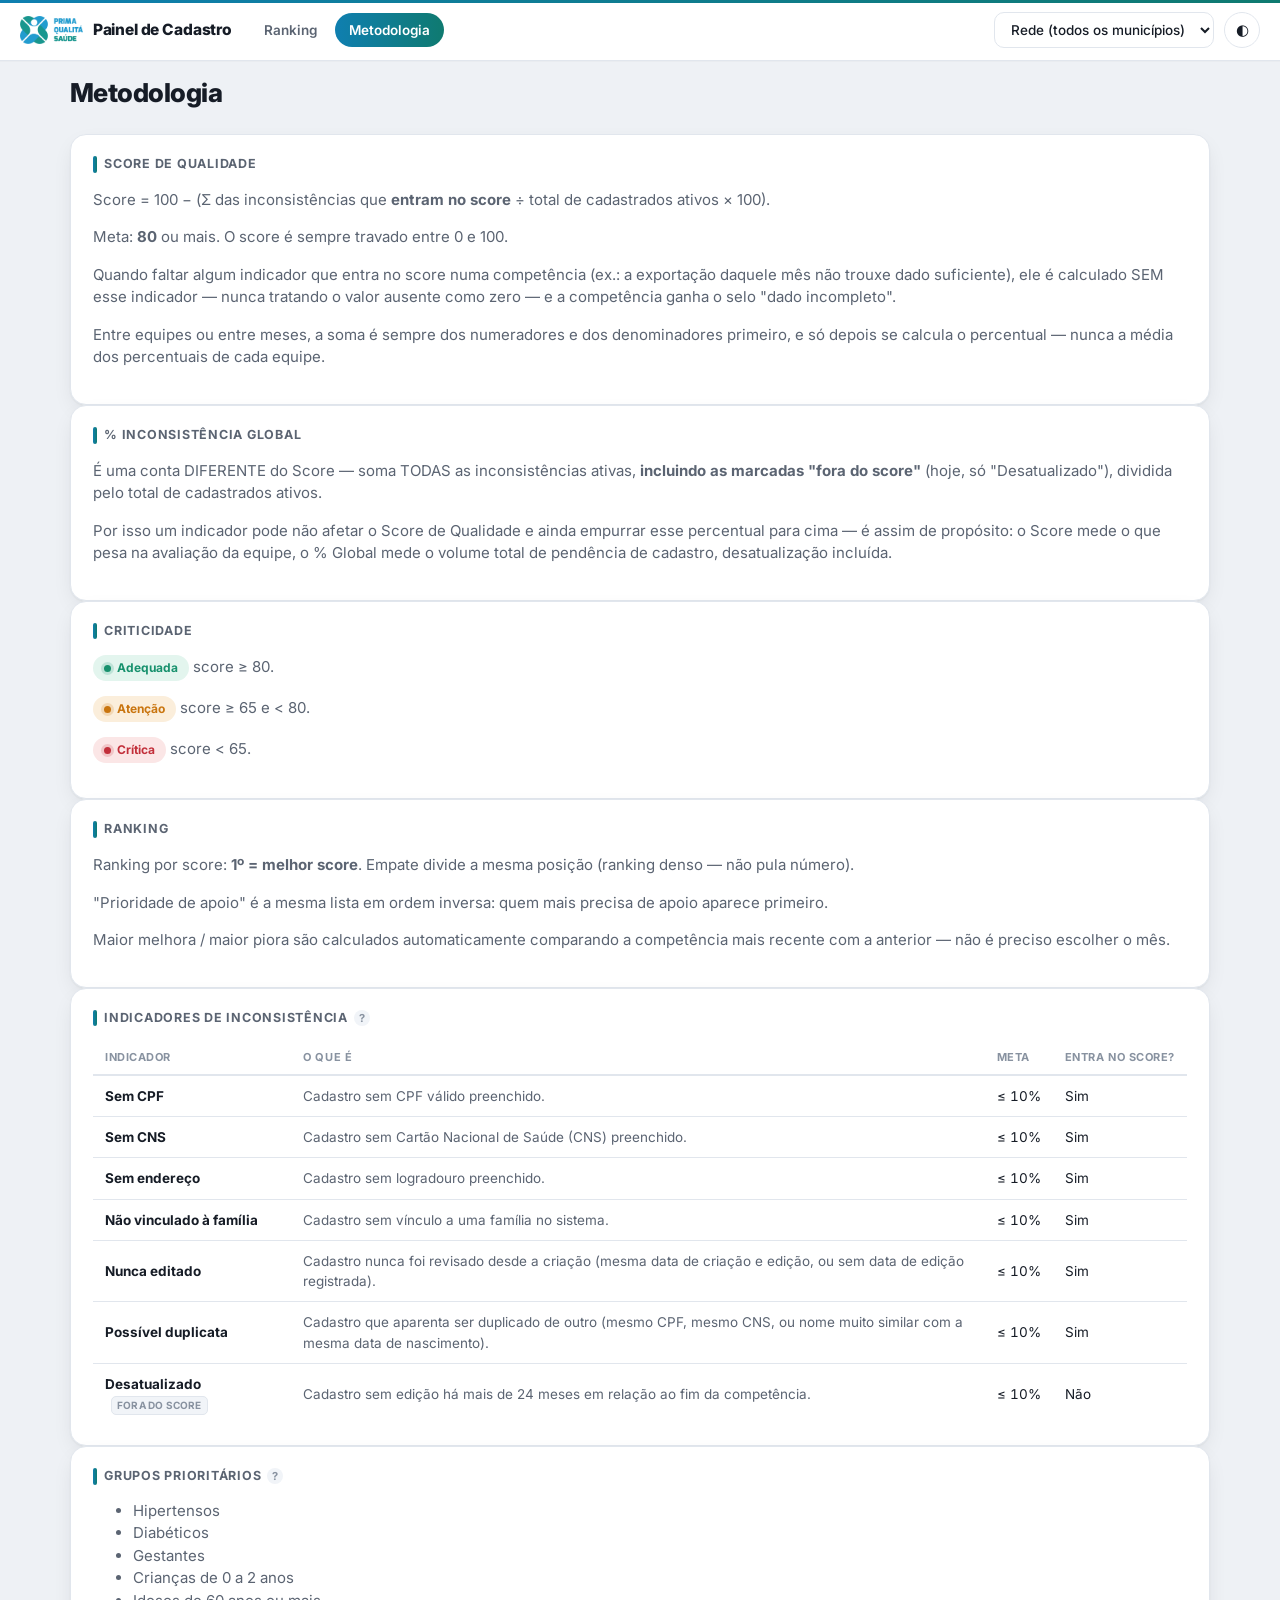
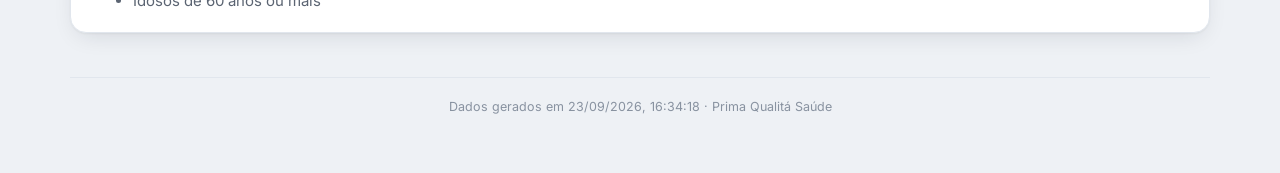
==== commit 39d5c8ef: "Retrabalho visual do painel + esclarece que Desatualizado é fora do score - Nova identidade visual: " ====
--- a/site/metodologia/index.html
+++ b/site/metodologia/index.html
@@ -8,7 +8,7 @@
 </head>
 <body>
 <div id="app"></div>
-<script type="application/json" id="dados-pagina">{"gerado_em": "2026-09-23T15:57:44", "metas": {"meta_inconsistencia_pct": 10, "meta_score": 80, "criticidade": {"adequada": 80, "atencao": 65}}, "indicadores": [{"id": "sem_cpf", "titulo": "Sem CPF", "descricao_curta": "Cadastro sem CPF válido preenchido.", "meta_pct": 10, "entra_no_score": true, "orientacao": "Abra o cadastro do cidadão e preencha o campo de CPF, conferindo o número com um documento oficial. Se o cidadão não tiver CPF, oriente a emissão gratuita pela Receita Federal (app ou site \"Meu CPF\") ou em um posto de atendimento antes de finalizar a correção."}, {"id": "sem_cns", "titulo": "Sem CNS", "descricao_curta": "Cadastro sem Cartão Nacional de Saúde (CNS) preenchido.", "meta_pct": 10, "entra_no_score": true, "orientacao": "Busque o Cartão Nacional de Saúde do cidadão pelo CPF ou pelo nome completo + data de nascimento e registre o número no cadastro. Se o cidadão nunca teve CNS emitido, oriente a solicitação em qualquer unidade de saúde ou pelo aplicativo Meu SUS Digital."}, {"id": "sem_endereco", "titulo": "Sem endereço", "descricao_curta": "Cadastro sem logradouro preenchido.", "meta_pct": 10, "entra_no_score": true, "orientacao": "Complete o logradouro, número e bairro do endereço residencial na próxima visita domiciliar ou contato com o cidadão, e confira se o CEP corresponde ao endereço informado."}, {"id": "sem_vinculo_familiar", "titulo": "Não vinculado à família", "descricao_curta": "Cadastro sem vínculo a uma família no sistema.", "meta_pct": 10, "entra_no_score": true, "orientacao": "Verifique se já existe um cadastro de família no mesmo endereço; se existir, vincule o cidadão a ela. Se não existir, crie o cadastro familiar completo e associe o cidadão como membro."}, {"id": "nunca_editado", "titulo": "Nunca editado", "descricao_curta": "Cadastro nunca foi revisado desde a criação (mesma data de criação e edição, ou sem data de edição registrada).", "meta_pct": 10, "entra_no_score": true, "orientacao": "Abra o cadastro, confira todos os campos com o cidadão (endereço, telefone, condições de saúde, vínculo familiar) e salve a edição — mesmo sem nenhuma mudança, isso registra que o cadastro foi revisado."}, {"id": "possivel_duplicata", "titulo": "Possível duplicata", "descricao_curta": "Cadastro que aparenta ser duplicado de outro (mesmo CPF, mesmo CNS, ou nome muito similar com a mesma data de nascimento).", "meta_pct": 10, "entra_no_score": true, "orientacao": "Abra a planilha de possíveis duplicatas da equipe, compare os cadastros do mesmo grupo e, se forem a mesma pessoa, mescle-os ou inative o mais antigo/incompleto, mantendo o mais atualizado. Confira o alerta de óbito/mudança de território antes de excluir ou inativar qualquer um deles."}, {"id": "desatualizado", "titulo": "Desatualizado", "descricao_curta": "Cadastro sem edição há mais de 24 meses em relação ao fim da competência.", "meta_pct": 10, "entra_no_score": false, "orientacao": "Contate o cidadão (visita domiciliar, telefone ou WhatsApp) para confirmar que os dados continuam corretos e registre uma edição no cadastro. Não pesa no Score de Qualidade, mas indica desatualização acumulada que deve ser priorizada com o tempo."}], "grupos": [{"id": "hipertensos", "titulo": "Hipertensos"}, {"id": "diabeticos", "titulo": "Diabéticos"}, {"id": "gestantes", "titulo": "Gestantes"}, {"id": "criancas_0_2", "titulo": "Crianças de 0 a 2 anos"}, {"id": "idosos_60_mais", "titulo": "Idosos de 60 anos ou mais"}], "condicoes": [{"id": "has", "titulo": "Hipertensão (HAS)", "taxa_esperada_min_pct": null, "taxa_esperada_nota": null}, {"id": "diabetes", "titulo": "Diabetes (DM)", "taxa_esperada_min_pct": null, "taxa_esperada_nota": null}, {"id": "alcool", "titulo": "Uso de álcool", "taxa_esperada_min_pct": null, "taxa_esperada_nota": null}, {"id": "drogas", "titulo": "Uso de drogas ilícitas", "taxa_esperada_min_pct": null, "taxa_esperada_nota": null}, {"id": "fumante", "titulo": "Fumante", "taxa_esperada_min_pct": null, "taxa_esperada_nota": null}, {"id": "doenca_respiratoria", "titulo": "Doença respiratória", "taxa_esperada_min_pct": null, "taxa_esperada_nota": null}, {"id": "doenca_cardiaca", "titulo": "Doença cardíaca", "taxa_esperada_min_pct": null, "taxa_esperada_nota": null}, {"id": "doenca_renal", "titulo": "Doença renal", "taxa_esperada_min_pct": null, "taxa_esperada_nota": null}, {"id": "doenca_mental", "titulo": "Doença mental", "taxa_esperada_min_pct": null, "taxa_esperada_nota": null}, {"id": "avc", "titulo": "AVC / Derrame", "taxa_esperada_min_pct": null, "taxa_esperada_nota": null}, {"id": "infarto", "titulo": "Infarto", "taxa_esperada_min_pct": null, "taxa_esperada_nota": null}, {"id": "cancer", "titulo": "Câncer", "taxa_esperada_min_pct": null, "taxa_esperada_nota": null}, {"id": "hanseniase", "titulo": "Hanseníase", "taxa_esperada_min_pct": null, "taxa_esperada_nota": null}, {"id": "tuberculose", "titulo": "Tuberculose", "taxa_esperada_min_pct": null, "taxa_esperada_nota": null}, {"id": "doenca_falciforme", "titulo": "Doença falciforme", "taxa_esperada_min_pct": null, "taxa_esperada_nota": null}, {"id": "internacao_12_meses", "titulo": "Internação nos últimos 12 meses", "taxa_esperada_min_pct": null, "taxa_esperada_nota": null}, {"id": "plantas_medicinais", "titulo": "Usa plantas medicinais", "taxa_esperada_min_pct": null, "taxa_esperada_nota": null}, {"id": "praticas_integrativas", "titulo": "Práticas integrativas e complementares", "taxa_esperada_min_pct": null, "taxa_esperada_nota": null}, {"id": "acamado", "titulo": "Acamado", "taxa_esperada_min_pct": null, "taxa_esperada_nota": null}, {"id": "domiciliado", "titulo": "Domiciliado", "taxa_esperada_min_pct": null, "taxa_esperada_nota": null}, {"id": "gestante", "titulo": "Gestante", "taxa_esperada_min_pct": 1.0, "taxa_esperada_nota": "Estimativa: ~1,5–2% da população total (DATASUS/SINASC)"}], "minimo_cadastros_para_alerta": 300, "municipios": [{"slug": "santa-maria-madalena", "municipio": "Santa Maria Madalena", "brasao": "assets/brasoes/santa_maria_madalena.jfif", "competencias": ["2026-07", "2026-08", "2026-09"], "equipes": [{"slug": "arranchadouro", "equipe": "Arranchadouro", "ine": null, "link_drive": null, "link_padlet": null, "serie": [{"competencia": "2026-07", "total_cadastrados": 5728, "score": 28.12, "dado_incompleto": true, "indicadores_ausentes": ["nunca_editado", "sem_endereco"], "indicadores": [{"id": "sem_cpf", "valor": 2928, "ausente": false}, {"id": "sem_cns", "valor": 523, "ausente": false}, {"id": "sem_endereco", "ausente": true}, {"id": "sem_vinculo_familiar", "valor": 362, "ausente": false}, {"id": "nunca_editado", "ausente": true}, {"id": "possivel_duplicata", "valor": 304, "ausente": false}, {"id": "desatualizado", "ausente": true}]}, {"competencia": "2026-08", "total_cadastrados": 5752, "score": 28.2, "dado_incompleto": true, "indicadores_ausentes": ["nunca_editado", "sem_endereco"], "indicadores": [{"id": "sem_cpf", "valor": 2890, "ausente": false}, {"id": "sem_cns", "valor": 548, "ausente": false}, {"id": "sem_endereco", "ausente": true}, {"id": "sem_vinculo_familiar", "valor": 365, "ausente": false}, {"id": "nunca_editado", "ausente": true}, {"id": "possivel_duplicata", "valor": 327, "ausente": false}, {"id": "desatualizado", "ausente": true}]}, {"competencia": "2026-09", "total_cadastrados": 5664, "score": 19.56, "dado_incompleto": false, "indicadores_ausentes": [], "indicadores": [{"id": "sem_cpf", "valor": 2715, "ausente": false}, {"id": "sem_cns", "valor": 521, "ausente": false}, {"id": "sem_endereco", "valor": 206, "ausente": false}, {"id": "sem_vinculo_familiar", "valor": 277, "ausente": false}, {"id": "nunca_editado", "valor": 615, "ausente": false}, {"id": "possivel_duplicata", "valor": 222, "ausente": false}, {"id": "desatualizado", "valor": 1003, "ausente": false}], "microareas": [{"microarea": "MICROAREA 13", "total_cadastrados": 1064, "indicadores": [{"id": "sem_cpf", "valor": 166, "ausente": false}, {"id": "sem_cns", "valor": 238, "ausente": false}, {"id": "sem_endereco", "valor": 1, "ausente": false}, {"id": "sem_vinculo_familiar", "valor": 4, "ausente": false}, {"id": "nunca_editado", "valor": 91, "ausente": false}, {"id": "possivel_duplicata", "valor": 40, "ausente": false}, {"id": "desatualizado", "valor": 0, "ausente": false}]}, {"microarea": "MICROÁREA 04", "total_cadastrados": 556, "indicadores": [{"id": "sem_cpf", "valor": 401, "ausente": false}, {"id": "sem_cns", "valor": 19, "ausente": false}, {"id": "sem_endereco", "valor": 84, "ausente": false}, {"id": "sem_vinculo_familiar", "valor": 110, "ausente": false}, {"id": "nunca_editado", "valor": 25, "ausente": false}, {"id": "possivel_duplicata", "valor": 47, "ausente": false}, {"id": "desatualizado", "valor": 0, "ausente": false}]}, {"microarea": "MICROÁREA 06", "total_cadastrados": 389, "indicadores": [{"id": "sem_cpf", "valor": 267, "ausente": false}, {"id": "sem_cns", "valor": 19, "ausente": false}, {"id": "sem_endereco", "valor": 5, "ausente": false}, {"id": "sem_vinculo_familiar", "valor": 11, "ausente": false}, {"id": "nunca_editado", "valor": 152, "ausente": false}, {"id": "possivel_duplicata", "valor": 11, "ausente": false}, {"id": "desatualizado", "valor": 122, "ausente": false}]}, {"microarea": "MICROÁREA 07", "total_cadastrados": 410, "indicadores": [{"id": "sem_cpf", "valor": 222, "ausente": false}, {"id": "sem_cns", "valor": 6, "ausente": false}, {"id": "sem_endereco", "valor": 4, "ausente": false}, {"id": "sem_vinculo_familiar", "valor": 10, "ausente": false}, {"id": "nunca_editado", "valor": 7, "ausente": false}, {"id": "possivel_duplicata", "valor": 12, "ausente": false}, {"id": "desatualizado", "valor": 7, "ausente": false}]}, {"microarea": "MICROÁREA 08", "total_cadastrados": 250, "indicadores": [{"id": "sem_cpf", "valor": 51, "ausente": false}, {"id": "sem_cns", "valor": 19, "ausente": false}, {"id": "sem_endereco", "valor": 1, "ausente": false}, {"id": "sem_vinculo_familiar", "valor": 4, "ausente": false}, {"id": "nunca_editado", "valor": 7, "ausente": false}, {"id": "possivel_duplicata", "valor": 8, "ausente": false}, {"id": "desatualizado", "valor": 0, "ausente": false}]}, {"microarea": "MICROÁREA 09", "total_cadastrados": 643, "indicadores": [{"id": "sem_cpf", "valor": 241, "ausente": false}, {"id": "sem_cns", "valor": 11, "ausente": false}, {"id": "sem_endereco", "valor": 13, "ausente": false}, {"id": "sem_vinculo_familiar", "valor": 18, "ausente": false}, {"id": "nunca_editado", "valor": 7, "ausente": false}, {"id": "possivel_duplicata", "valor": 19, "ausente": false}, {"id": "desatualizado", "valor": 0, "ausente": false}]}, {"microarea": "MICROÁREA 10", "total_cadastrados": 247, "indicadores": [{"id": "sem_cpf", "valor": 15, "ausente": false}, {"id": "sem_cns", "valor": 5, "ausente": false}, {"id": "sem_endereco", "valor": 7, "ausente": false}, {"id": "sem_vinculo_familiar", "valor": 9, "ausente": false}, {"id": "nunca_editado", "valor": 24, "ausente": false}, {"id": "possivel_duplicata", "valor": 10, "ausente": false}, {"id": "desatualizado", "valor": 5, "ausente": false}]}, {"microarea": "MICROÁREA 11", "total_cadastrados": 500, "indicadores": [{"id": "sem_cpf", "valor": 155, "ausente": false}, {"id": "sem_cns", "valor": 54, "ausente": false}, {"id": "sem_endereco", "valor": 3, "ausente": false}, {"id": "sem_vinculo_familiar", "valor": 3, "ausente": false}, {"id": "nunca_editado", "valor": 111, "ausente": false}, {"id": "possivel_duplicata", "valor": 18, "ausente": false}, {"id": "desatualizado", "valor": 262, "ausente": false}]}, {"microarea": "MICROÁREA 12", "total_cadastrados": 743, "indicadores": [{"id": "sem_cpf", "valor": 525, "ausente": false}, {"id": "sem_cns", "valor": 101, "ausente": false}, {"id": "sem_endereco", "valor": 8, "ausente": false}, {"id": "sem_vinculo_familiar", "valor": 12, "ausente": false}, {"id": "nunca_editado", "valor": 105, "ausente": false}, {"id": "possivel_duplicata", "valor": 21, "ausente": false}, {"id": "desatualizado", "valor": 561, "ausente": false}]}, {"microarea": "MICROÁREA 14", "total_cadastrados": 862, "indicadores": [{"id": "sem_cpf", "valor": 672, "ausente": false}, {"id": "sem_cns", "valor": 49, "ausente": false}, {"id": "sem_endereco", "valor": 80, "ausente": false}, {"id": "sem_vinculo_familiar", "valor": 96, "ausente": false}, {"id": "nunca_editado", "valor": 86, "ausente": false}, {"id": "possivel_duplicata", "valor": 36, "ausente": false}, {"id": "desatualizado", "valor": 46, "ausente": false}]}], "estado": {"limpos": 1915, "com_1": 2306, "com_2": 1173, "com_3_mais": 270, "media_inconsistencias": 0.981, "fora_area": 47, "total_bruto": 5711}, "faixa_etaria": [{"faixa": "<1", "indicador_id": "sem_cpf", "valor": 0, "total_cadastrados": 36}, {"faixa": "1-4", "indicador_id": "sem_cpf", "valor": 22, "total_cadastrados": 188}, {"faixa": "5-9", "indicador_id": "sem_cpf", "valor": 144, "total_cadastrados": 296}, {"faixa": "10-17", "indicador_id": "sem_cpf", "valor": 318, "total_cadastrados": 536}, {"faixa": "18-59", "indicador_id": "sem_cpf", "valor": 1512, "total_cadastrados": 3050}, {"faixa": "60+", "indicador_id": "sem_cpf", "valor": 717, "total_cadastrados": 1556}], "grupos": [{"id": "criancas_0_2", "total_grupo": 135, "metricas": [{"id": "falha_identificacao_vinculo", "valor": 48}, {"id": "sem_cns", "valor": 44}, {"id": "sem_cpf", "valor": 4}]}, {"id": "diabeticos", "total_grupo": 396, "metricas": [{"id": "falha_identificacao_vinculo", "valor": 171}, {"id": "sem_cns", "valor": 22}, {"id": "sem_cpf", "valor": 145}]}, {"id": "gestantes", "total_grupo": 18, "metricas": [{"id": "falha_identificacao_vinculo", "valor": 4}, {"id": "sem_cns", "valor": 1}, {"id": "sem_cpf", "valor": 3}]}, {"id": "hipertensos", "total_grupo": 1429, "metricas": [{"id": "falha_identificacao_vinculo", "valor": 699}, {"id": "sem_cns", "valor": 75}, {"id": "sem_cpf", "valor": 614}]}, {"id": "idosos_60_mais", "total_grupo": 1556, "metricas": [{"id": "falha_identificacao_vinculo", "valor": 843}, {"id": "sem_cns", "valor": 110}, {"id": "sem_cpf", "valor": 717}]}], "condicoes": [{"id": "has", "valor": 1429, "total_cadastrados": 5664}, {"id": "diabetes", "valor": 396, "total_cadastrados": 5664}, {"id": "alcool", "valor": 236, "total_cadastrados": 5664}, {"id": "drogas", "valor": 11, "total_cadastrados": 5664}, {"id": "fumante", "valor": 258, "total_cadastrados": 5664}, {"id": "doenca_respiratoria", "valor": 63, "total_cadastrados": 5664}, {"id": "doenca_cardiaca", "valor": 96, "total_cadastrados": 5664}, {"id": "doenca_renal", "valor": 32, "total_cadastrados": 5664}, {"id": "doenca_mental", "valor": 55, "total_cadastrados": 5664}, {"id": "avc", "valor": 51, "total_cadastrados": 5664}, {"id": "infarto", "valor": 34, "total_cadastrados": 5664}, {"id": "cancer", "valor": 79, "total_cadastrados": 5664}, {"id": "hanseniase", "valor": 1, "total_cadastrados": 5664}, {"id": "tuberculose", "valor": 1, "total_cadastrados": 5664}, {"id": "doenca_falciforme", "valor": 0, "total_cadastrados": 5664}, {"id": "internacao_12_meses", "valor": 0, "total_cadastrados": 5664}, {"id": "plantas_medicinais", "valor": 0, "total_cadastrados": 5664}, {"id": "praticas_integrativas", "valor": 0, "total_cadastrados": 5664}, {"id": "acamado", "valor": 27, "total_cadastrados": 5664}, {"id": "domiciliado", "valor": 33, "total_cadastrados": 5664}, {"id": "gestante", "valor": 18, "total_cadastrados": 5664}]}]}, {"slug": "manoel-de-moraes", "equipe": "Manoel de Moraes", "ine": null, "link_drive": null, "link_padlet": null, "serie": [{"competencia": "2026-07", "total_cadastrados": 1597, "score": 48.47, "dado_incompleto": true, "indicadores_ausentes": ["nunca_editado", "sem_endereco"], "indicadores": [{"id": "sem_cpf", "valor": 526, "ausente": false}, {"id": "sem_cns", "valor": 117, "ausente": false}, {"id": "sem_endereco", "ausente": true}, {"id": "sem_vinculo_familiar", "valor": 94, "ausente": false}, {"id": "nunca_editado", "ausente": true}, {"id": "possivel_duplicata", "valor": 86, "ausente": false}, {"id": "desatualizado", "ausente": true}]}, {"competencia": "2026-08", "total_cadastrados": 1598, "score": 50.44, "dado_incompleto": true, "indicadores_ausentes": ["nunca_editado", "sem_endereco"], "indicadores": [{"id": "sem_cpf", "valor": 500, "ausente": false}, {"id": "sem_cns", "valor": 118, "ausente": false}, {"id": "sem_endereco", "ausente": true}, {"id": "sem_vinculo_familiar", "valor": 87, "ausente": false}, {"id": "nunca_editado", "ausente": true}, {"id": "possivel_duplicata", "valor": 87, "ausente": false}, {"id": "desatualizado", "ausente": true}]}, {"competencia": "2026-09", "total_cadastrados": 1579, "score": 39.77, "dado_incompleto": false, "indicadores_ausentes": [], "indicadores": [{"id": "sem_cpf", "valor": 414, "ausente": false}, {"id": "sem_cns", "valor": 111, "ausente": false}, {"id": "sem_endereco", "valor": 59, "ausente": false}, {"id": "sem_vinculo_familiar", "valor": 63, "ausente": false}, {"id": "nunca_editado", "valor": 250, "ausente": false}, {"id": "possivel_duplicata", "valor": 54, "ausente": false}, {"id": "desatualizado", "valor": 289, "ausente": false}], "microareas": [{"microarea": "MICROÁREA 01", "total_cadastrados": 294, "indicadores": [{"id": "sem_cpf", "valor": 50, "ausente": false}, {"id": "sem_cns", "valor": 19, "ausente": false}, {"id": "sem_endereco", "valor": 9, "ausente": false}, {"id": "sem_vinculo_familiar", "valor": 10, "ausente": false}, {"id": "nunca_editado", "valor": 46, "ausente": false}, {"id": "possivel_duplicata", "valor": 23, "ausente": false}, {"id": "desatualizado", "valor": 35, "ausente": false}]}, {"microarea": "MICROÁREA 02", "total_cadastrados": 272, "indicadores": [{"id": "sem_cpf", "valor": 52, "ausente": false}, {"id": "sem_cns", "valor": 21, "ausente": false}, {"id": "sem_endereco", "valor": 11, "ausente": false}, {"id": "sem_vinculo_familiar", "valor": 11, "ausente": false}, {"id": "nunca_editado", "valor": 18, "ausente": false}, {"id": "possivel_duplicata", "valor": 6, "ausente": false}, {"id": "desatualizado", "valor": 3, "ausente": false}]}, {"microarea": "MICROÁREA 03", "total_cadastrados": 133, "indicadores": [{"id": "sem_cpf", "valor": 8, "ausente": false}, {"id": "sem_cns", "valor": 0, "ausente": false}, {"id": "sem_endereco", "valor": 0, "ausente": false}, {"id": "sem_vinculo_familiar", "valor": 1, "ausente": false}, {"id": "nunca_editado", "valor": 0, "ausente": false}, {"id": "possivel_duplicata", "valor": 1, "ausente": false}, {"id": "desatualizado", "valor": 0, "ausente": false}]}, {"microarea": "MICROÁREA 04", "total_cadastrados": 285, "indicadores": [{"id": "sem_cpf", "valor": 81, "ausente": false}, {"id": "sem_cns", "valor": 44, "ausente": false}, {"id": "sem_endereco", "valor": 39, "ausente": false}, {"id": "sem_vinculo_familiar", "valor": 41, "ausente": false}, {"id": "nunca_editado", "valor": 41, "ausente": false}, {"id": "possivel_duplicata", "valor": 16, "ausente": false}, {"id": "desatualizado", "valor": 76, "ausente": false}]}, {"microarea": "MICROÁREA 05", "total_cadastrados": 141, "indicadores": [{"id": "sem_cpf", "valor": 10, "ausente": false}, {"id": "sem_cns", "valor": 4, "ausente": false}, {"id": "sem_endereco", "valor": 0, "ausente": false}, {"id": "sem_vinculo_familiar", "valor": 0, "ausente": false}, {"id": "nunca_editado", "valor": 0, "ausente": false}, {"id": "possivel_duplicata", "valor": 0, "ausente": false}, {"id": "desatualizado", "valor": 0, "ausente": false}]}, {"microarea": "MICROÁREA 06", "total_cadastrados": 454, "indicadores": [{"id": "sem_cpf", "valor": 213, "ausente": false}, {"id": "sem_cns", "valor": 23, "ausente": false}, {"id": "sem_endereco", "valor": 0, "ausente": false}, {"id": "sem_vinculo_familiar", "valor": 0, "ausente": false}, {"id": "nunca_editado", "valor": 145, "ausente": false}, {"id": "possivel_duplicata", "valor": 8, "ausente": false}, {"id": "desatualizado", "valor": 175, "ausente": false}]}], "estado": {"limpos": 846, "com_1": 352, "com_2": 299, "com_3_mais": 82, "media_inconsistencias": 0.785, "fora_area": 3, "total_bruto": 1582}, "faixa_etaria": [{"faixa": "<1", "indicador_id": "sem_cpf", "valor": 0, "total_cadastrados": 13}, {"faixa": "1-4", "indicador_id": "sem_cpf", "valor": 2, "total_cadastrados": 53}, {"faixa": "5-9", "indicador_id": "sem_cpf", "valor": 14, "total_cadastrados": 90}, {"faixa": "10-17", "indicador_id": "sem_cpf", "valor": 48, "total_cadastrados": 140}, {"faixa": "18-59", "indicador_id": "sem_cpf", "valor": 261, "total_cadastrados": 870}, {"faixa": "60+", "indicador_id": "sem_cpf", "valor": 89, "total_cadastrados": 413}], "grupos": [{"id": "criancas_0_2", "total_grupo": 32, "metricas": [{"id": "falha_identificacao_vinculo", "valor": 7}, {"id": "sem_cns", "valor": 7}, {"id": "sem_cpf", "valor": 0}]}, {"id": "diabeticos", "total_grupo": 107, "metricas": [{"id": "falha_identificacao_vinculo", "valor": 16}, {"id": "sem_cns", "valor": 3}, {"id": "sem_cpf", "valor": 13}]}, {"id": "gestantes", "total_grupo": 6, "metricas": [{"id": "falha_identificacao_vinculo", "valor": 1}, {"id": "sem_cns", "valor": 1}, {"id": "sem_cpf", "valor": 0}]}, {"id": "hipertensos", "total_grupo": 353, "metricas": [{"id": "falha_identificacao_vinculo", "valor": 68}, {"id": "sem_cns", "valor": 9}, {"id": "sem_cpf", "valor": 58}]}, {"id": "idosos_60_mais", "total_grupo": 413, "metricas": [{"id": "falha_identificacao_vinculo", "valor": 114}, {"id": "sem_cns", "valor": 23}, {"id": "sem_cpf", "valor": 89}]}], "condicoes": [{"id": "has", "valor": 353, "total_cadastrados": 1579}, {"id": "diabetes", "valor": 107, "total_cadastrados": 1579}, {"id": "alcool", "valor": 39, "total_cadastrados": 1579}, {"id": "drogas", "valor": 4, "total_cadastrados": 1579}, {"id": "fumante", "valor": 75, "total_cadastrados": 1579}, {"id": "doenca_respiratoria", "valor": 30, "total_cadastrados": 1579}, {"id": "doenca_cardiaca", "valor": 23, "total_cadastrados": 1579}, {"id": "doenca_renal", "valor": 3, "total_cadastrados": 1579}, {"id": "doenca_mental", "valor": 21, "total_cadastrados": 1579}, {"id": "avc", "valor": 13, "total_cadastrados": 1579}, {"id": "infarto", "valor": 1, "total_cadastrados": 1579}, {"id": "cancer", "valor": 25, "total_cadastrados": 1579}, {"id": "hanseniase", "valor": 0, "total_cadastrados": 1579}, {"id": "tuberculose", "valor": 0, "total_cadastrados": 1579}, {"id": "doenca_falciforme", "valor": 0, "total_cadastrados": 1579}, {"id": "internacao_12_meses", "valor": 0, "total_cadastrados": 1579}, {"id": "plantas_medicinais", "valor": 0, "total_cadastrados": 1579}, {"id": "praticas_integrativas", "valor": 0, "total_cadastrados": 1579}, {"id": "acamado", "valor": 4, "total_cadastrados": 1579}, {"id": "domiciliado", "valor": 76, "total_cadastrados": 1579}, {"id": "gestante", "valor": 6, "total_cadastrados": 1579}]}]}, {"slug": "triunfo", "equipe": "Triunfo", "ine": null, "link_drive": null, "link_padlet": null, "serie": [{"competencia": "2026-07", "total_cadastrados": 2413, "score": 79.98, "dado_incompleto": true, "indicadores_ausentes": ["nunca_editado", "sem_endereco"], "indicadores": [{"id": "sem_cpf", "valor": 322, "ausente": false}, {"id": "sem_cns", "valor": 67, "ausente": false}, {"id": "sem_endereco", "ausente": true}, {"id": "sem_vinculo_familiar", "valor": 41, "ausente": false}, {"id": "nunca_editado", "ausente": true}, {"id": "possivel_duplicata", "valor": 53, "ausente": false}, {"id": "desatualizado", "ausente": true}]}, {"competencia": "2026-08", "total_cadastrados": 2402, "score": 77.94, "dado_incompleto": true, "indicadores_ausentes": ["nunca_editado", "sem_endereco"], "indicadores": [{"id": "sem_cpf", "valor": 299, "ausente": false}, {"id": "sem_cns", "valor": 58, "ausente": false}, {"id": "sem_endereco", "ausente": true}, {"id": "sem_vinculo_familiar", "valor": 120, "ausente": false}, {"id": "nunca_editado", "ausente": true}, {"id": "possivel_duplicata", "valor": 53, "ausente": false}, {"id": "desatualizado", "ausente": true}]}, {"competencia": "2026-09", "total_cadastrados": 2390, "score": 72.26, "dado_incompleto": false, "indicadores_ausentes": [], "indicadores": [{"id": "sem_cpf", "valor": 269, "ausente": false}, {"id": "sem_cns", "valor": 52, "ausente": false}, {"id": "sem_endereco", "valor": 82, "ausente": false}, {"id": "sem_vinculo_familiar", "valor": 125, "ausente": false}, {"id": "nunca_editado", "valor": 95, "ausente": false}, {"id": "possivel_duplicata", "valor": 40, "ausente": false}, {"id": "desatualizado", "valor": 163, "ausente": false}], "microareas": [{"microarea": "MICROÁREA 01", "total_cadastrados": 170, "indicadores": [{"id": "sem_cpf", "valor": 0, "ausente": false}, {"id": "sem_cns", "valor": 0, "ausente": false}, {"id": "sem_endereco", "valor": 0, "ausente": false}, {"id": "sem_vinculo_familiar", "valor": 0, "ausente": false}, {"id": "nunca_editado", "valor": 5, "ausente": false}, {"id": "possivel_duplicata", "valor": 5, "ausente": false}, {"id": "desatualizado", "valor": 0, "ausente": false}]}, {"microarea": "MICROÁREA 02", "total_cadastrados": 205, "indicadores": [{"id": "sem_cpf", "valor": 7, "ausente": false}, {"id": "sem_cns", "valor": 3, "ausente": false}, {"id": "sem_endereco", "valor": 4, "ausente": false}, {"id": "sem_vinculo_familiar", "valor": 7, "ausente": false}, {"id": "nunca_editado", "valor": 1, "ausente": false}, {"id": "possivel_duplicata", "valor": 3, "ausente": false}, {"id": "desatualizado", "valor": 6, "ausente": false}]}, {"microarea": "MICROÁREA 03", "total_cadastrados": 206, "indicadores": [{"id": "sem_cpf", "valor": 1, "ausente": false}, {"id": "sem_cns", "valor": 1, "ausente": false}, {"id": "sem_endereco", "valor": 0, "ausente": false}, {"id": "sem_vinculo_familiar", "valor": 5, "ausente": false}, {"id": "nunca_editado", "valor": 4, "ausente": false}, {"id": "possivel_duplicata", "valor": 6, "ausente": false}, {"id": "desatualizado", "valor": 0, "ausente": false}]}, {"microarea": "MICROÁREA 04", "total_cadastrados": 275, "indicadores": [{"id": "sem_cpf", "valor": 1, "ausente": false}, {"id": "sem_cns", "valor": 0, "ausente": false}, {"id": "sem_endereco", "valor": 7, "ausente": false}, {"id": "sem_vinculo_familiar", "valor": 10, "ausente": false}, {"id": "nunca_editado", "valor": 3, "ausente": false}, {"id": "possivel_duplicata", "valor": 2, "ausente": false}, {"id": "desatualizado", "valor": 0, "ausente": false}]}, {"microarea": "MICROÁREA 05", "total_cadastrados": 298, "indicadores": [{"id": "sem_cpf", "valor": 4, "ausente": false}, {"id": "sem_cns", "valor": 6, "ausente": false}, {"id": "sem_endereco", "valor": 0, "ausente": false}, {"id": "sem_vinculo_familiar", "valor": 1, "ausente": false}, {"id": "nunca_editado", "valor": 13, "ausente": false}, {"id": "possivel_duplicata", "valor": 6, "ausente": false}, {"id": "desatualizado", "valor": 0, "ausente": false}]}, {"microarea": "MICROÁREA 06", "total_cadastrados": 210, "indicadores": [{"id": "sem_cpf", "valor": 12, "ausente": false}, {"id": "sem_cns", "valor": 2, "ausente": false}, {"id": "sem_endereco", "valor": 5, "ausente": false}, {"id": "sem_vinculo_familiar", "valor": 5, "ausente": false}, {"id": "nunca_editado", "valor": 10, "ausente": false}, {"id": "possivel_duplicata", "valor": 8, "ausente": false}, {"id": "desatualizado", "valor": 14, "ausente": false}]}, {"microarea": "MICROÁREA 08", "total_cadastrados": 664, "indicadores": [{"id": "sem_cpf", "valor": 6, "ausente": false}, {"id": "sem_cns", "valor": 3, "ausente": false}, {"id": "sem_endereco", "valor": 0, "ausente": false}, {"id": "sem_vinculo_familiar", "valor": 1, "ausente": false}, {"id": "nunca_editado", "valor": 23, "ausente": false}, {"id": "possivel_duplicata", "valor": 5, "ausente": false}, {"id": "desatualizado", "valor": 11, "ausente": false}]}, {"microarea": "MICROÁREA 09", "total_cadastrados": 362, "indicadores": [{"id": "sem_cpf", "valor": 238, "ausente": false}, {"id": "sem_cns", "valor": 37, "ausente": false}, {"id": "sem_endereco", "valor": 66, "ausente": false}, {"id": "sem_vinculo_familiar", "valor": 96, "ausente": false}, {"id": "nunca_editado", "valor": 36, "ausente": false}, {"id": "possivel_duplicata", "valor": 5, "ausente": false}, {"id": "desatualizado", "valor": 132, "ausente": false}]}], "estado": {"limpos": 1935, "com_1": 203, "com_2": 150, "com_3_mais": 102, "media_inconsistencias": 0.346, "fora_area": 6, "total_bruto": 2396}, "faixa_etaria": [{"faixa": "<1", "indicador_id": "sem_cpf", "valor": 0, "total_cadastrados": 13}, {"faixa": "1-4", "indicador_id": "sem_cpf", "valor": 3, "total_cadastrados": 82}, {"faixa": "5-9", "indicador_id": "sem_cpf", "valor": 18, "total_cadastrados": 144}, {"faixa": "10-17", "indicador_id": "sem_cpf", "valor": 19, "total_cadastrados": 211}, {"faixa": "18-59", "indicador_id": "sem_cpf", "valor": 139, "total_cadastrados": 1272}, {"faixa": "60+", "indicador_id": "sem_cpf", "valor": 90, "total_cadastrados": 668}], "grupos": [{"id": "criancas_0_2", "total_grupo": 55, "metricas": [{"id": "falha_identificacao_vinculo", "valor": 10}, {"id": "sem_cns", "valor": 8}, {"id": "sem_cpf", "valor": 0}]}, {"id": "diabeticos", "total_grupo": 187, "metricas": [{"id": "falha_identificacao_vinculo", "valor": 7}, {"id": "sem_cns", "valor": 2}, {"id": "sem_cpf", "valor": 1}]}, {"id": "gestantes", "total_grupo": 4, "metricas": [{"id": "falha_identificacao_vinculo", "valor": 2}, {"id": "sem_cns", "valor": 2}, {"id": "sem_cpf", "valor": 0}]}, {"id": "hipertensos", "total_grupo": 571, "metricas": [{"id": "falha_identificacao_vinculo", "valor": 19}, {"id": "sem_cns", "valor": 8}, {"id": "sem_cpf", "valor": 5}]}, {"id": "idosos_60_mais", "total_grupo": 668, "metricas": [{"id": "falha_identificacao_vinculo", "valor": 109}, {"id": "sem_cns", "valor": 13}, {"id": "sem_cpf", "valor": 90}]}], "condicoes": [{"id": "has", "valor": 571, "total_cadastrados": 2390}, {"id": "diabetes", "valor": 187, "total_cadastrados": 2390}, {"id": "alcool", "valor": 142, "total_cadastrados": 2390}, {"id": "drogas", "valor": 3, "total_cadastrados": 2390}, {"id": "fumante", "valor": 92, "total_cadastrados": 2390}, {"id": "doenca_respiratoria", "valor": 27, "total_cadastrados": 2390}, {"id": "doenca_cardiaca", "valor": 31, "total_cadastrados": 2390}, {"id": "doenca_renal", "valor": 14, "total_cadastrados": 2390}, {"id": "doenca_mental", "valor": 27, "total_cadastrados": 2390}, {"id": "avc", "valor": 21, "total_cadastrados": 2390}, {"id": "infarto", "valor": 11, "total_cadastrados": 2390}, {"id": "cancer", "valor": 19, "total_cadastrados": 2390}, {"id": "hanseniase", "valor": 0, "total_cadastrados": 2390}, {"id": "tuberculose", "valor": 1, "total_cadastrados": 2390}, {"id": "doenca_falciforme", "valor": 0, "total_cadastrados": 2390}, {"id": "internacao_12_meses", "valor": 0, "total_cadastrados": 2390}, {"id": "plantas_medicinais", "valor": 0, "total_cadastrados": 2390}, {"id": "praticas_integrativas", "valor": 0, "total_cadastrados": 2390}, {"id": "acamado", "valor": 1, "total_cadastrados": 2390}, {"id": "domiciliado", "valor": 94, "total_cadastrados": 2390}, {"id": "gestante", "valor": 4, "total_cadastrados": 2390}]}]}]}]}</script>
+<script type="application/json" id="dados-pagina">{"gerado_em": "2026-09-23T16:34:18", "metas": {"meta_inconsistencia_pct": 10, "meta_score": 80, "criticidade": {"adequada": 80, "atencao": 65}}, "indicadores": [{"id": "sem_cpf", "titulo": "Sem CPF", "descricao_curta": "Cadastro sem CPF válido preenchido.", "meta_pct": 10, "entra_no_score": true, "orientacao": "Abra o cadastro do cidadão e preencha o campo de CPF, conferindo o número com um documento oficial. Se o cidadão não tiver CPF, oriente a emissão gratuita pela Receita Federal (app ou site \"Meu CPF\") ou em um posto de atendimento antes de finalizar a correção."}, {"id": "sem_cns", "titulo": "Sem CNS", "descricao_curta": "Cadastro sem Cartão Nacional de Saúde (CNS) preenchido.", "meta_pct": 10, "entra_no_score": true, "orientacao": "Busque o Cartão Nacional de Saúde do cidadão pelo CPF ou pelo nome completo + data de nascimento e registre o número no cadastro. Se o cidadão nunca teve CNS emitido, oriente a solicitação em qualquer unidade de saúde ou pelo aplicativo Meu SUS Digital."}, {"id": "sem_endereco", "titulo": "Sem endereço", "descricao_curta": "Cadastro sem logradouro preenchido.", "meta_pct": 10, "entra_no_score": true, "orientacao": "Complete o logradouro, número e bairro do endereço residencial na próxima visita domiciliar ou contato com o cidadão, e confira se o CEP corresponde ao endereço informado."}, {"id": "sem_vinculo_familiar", "titulo": "Não vinculado à família", "descricao_curta": "Cadastro sem vínculo a uma família no sistema.", "meta_pct": 10, "entra_no_score": true, "orientacao": "Verifique se já existe um cadastro de família no mesmo endereço; se existir, vincule o cidadão a ela. Se não existir, crie o cadastro familiar completo e associe o cidadão como membro."}, {"id": "nunca_editado", "titulo": "Nunca editado", "descricao_curta": "Cadastro nunca foi revisado desde a criação (mesma data de criação e edição, ou sem data de edição registrada).", "meta_pct": 10, "entra_no_score": true, "orientacao": "Abra o cadastro, confira todos os campos com o cidadão (endereço, telefone, condições de saúde, vínculo familiar) e salve a edição — mesmo sem nenhuma mudança, isso registra que o cadastro foi revisado."}, {"id": "possivel_duplicata", "titulo": "Possível duplicata", "descricao_curta": "Cadastro que aparenta ser duplicado de outro (mesmo CPF, mesmo CNS, ou nome muito similar com a mesma data de nascimento).", "meta_pct": 10, "entra_no_score": true, "orientacao": "Abra a planilha de possíveis duplicatas da equipe, compare os cadastros do mesmo grupo e, se forem a mesma pessoa, mescle-os ou inative o mais antigo/incompleto, mantendo o mais atualizado. Confira o alerta de óbito/mudança de território antes de excluir ou inativar qualquer um deles."}, {"id": "desatualizado", "titulo": "Desatualizado", "descricao_curta": "Cadastro sem edição há mais de 24 meses em relação ao fim da competência.", "meta_pct": 10, "entra_no_score": false, "orientacao": "Contate o cidadão (visita domiciliar, telefone ou WhatsApp) para confirmar que os dados continuam corretos e registre uma edição no cadastro. Não pesa no Score de Qualidade, mas indica desatualização acumulada que deve ser priorizada com o tempo."}], "grupos": [{"id": "hipertensos", "titulo": "Hipertensos"}, {"id": "diabeticos", "titulo": "Diabéticos"}, {"id": "gestantes", "titulo": "Gestantes"}, {"id": "criancas_0_2", "titulo": "Crianças de 0 a 2 anos"}, {"id": "idosos_60_mais", "titulo": "Idosos de 60 anos ou mais"}], "condicoes": [{"id": "has", "titulo": "Hipertensão (HAS)", "taxa_esperada_min_pct": null, "taxa_esperada_nota": null}, {"id": "diabetes", "titulo": "Diabetes (DM)", "taxa_esperada_min_pct": null, "taxa_esperada_nota": null}, {"id": "alcool", "titulo": "Uso de álcool", "taxa_esperada_min_pct": null, "taxa_esperada_nota": null}, {"id": "drogas", "titulo": "Uso de drogas ilícitas", "taxa_esperada_min_pct": null, "taxa_esperada_nota": null}, {"id": "fumante", "titulo": "Fumante", "taxa_esperada_min_pct": null, "taxa_esperada_nota": null}, {"id": "doenca_respiratoria", "titulo": "Doença respiratória", "taxa_esperada_min_pct": null, "taxa_esperada_nota": null}, {"id": "doenca_cardiaca", "titulo": "Doença cardíaca", "taxa_esperada_min_pct": null, "taxa_esperada_nota": null}, {"id": "doenca_renal", "titulo": "Doença renal", "taxa_esperada_min_pct": null, "taxa_esperada_nota": null}, {"id": "doenca_mental", "titulo": "Doença mental", "taxa_esperada_min_pct": null, "taxa_esperada_nota": null}, {"id": "avc", "titulo": "AVC / Derrame", "taxa_esperada_min_pct": null, "taxa_esperada_nota": null}, {"id": "infarto", "titulo": "Infarto", "taxa_esperada_min_pct": null, "taxa_esperada_nota": null}, {"id": "cancer", "titulo": "Câncer", "taxa_esperada_min_pct": null, "taxa_esperada_nota": null}, {"id": "hanseniase", "titulo": "Hanseníase", "taxa_esperada_min_pct": null, "taxa_esperada_nota": null}, {"id": "tuberculose", "titulo": "Tuberculose", "taxa_esperada_min_pct": null, "taxa_esperada_nota": null}, {"id": "doenca_falciforme", "titulo": "Doença falciforme", "taxa_esperada_min_pct": null, "taxa_esperada_nota": null}, {"id": "internacao_12_meses", "titulo": "Internação nos últimos 12 meses", "taxa_esperada_min_pct": null, "taxa_esperada_nota": null}, {"id": "plantas_medicinais", "titulo": "Usa plantas medicinais", "taxa_esperada_min_pct": null, "taxa_esperada_nota": null}, {"id": "praticas_integrativas", "titulo": "Práticas integrativas e complementares", "taxa_esperada_min_pct": null, "taxa_esperada_nota": null}, {"id": "acamado", "titulo": "Acamado", "taxa_esperada_min_pct": null, "taxa_esperada_nota": null}, {"id": "domiciliado", "titulo": "Domiciliado", "taxa_esperada_min_pct": null, "taxa_esperada_nota": null}, {"id": "gestante", "titulo": "Gestante", "taxa_esperada_min_pct": 1.0, "taxa_esperada_nota": "Estimativa: ~1,5–2% da população total (DATASUS/SINASC)"}], "minimo_cadastros_para_alerta": 300, "municipios": [{"slug": "santa-maria-madalena", "municipio": "Santa Maria Madalena", "brasao": "assets/brasoes/santa_maria_madalena.jfif", "competencias": ["2026-07", "2026-08", "2026-09"], "equipes": [{"slug": "arranchadouro", "equipe": "Arranchadouro", "ine": null, "link_drive": null, "link_padlet": null, "serie": [{"competencia": "2026-07", "total_cadastrados": 5728, "score": 28.12, "dado_incompleto": true, "indicadores_ausentes": ["nunca_editado", "sem_endereco"], "indicadores": [{"id": "sem_cpf", "valor": 2928, "ausente": false}, {"id": "sem_cns", "valor": 523, "ausente": false}, {"id": "sem_endereco", "ausente": true}, {"id": "sem_vinculo_familiar", "valor": 362, "ausente": false}, {"id": "nunca_editado", "ausente": true}, {"id": "possivel_duplicata", "valor": 304, "ausente": false}, {"id": "desatualizado", "ausente": true}]}, {"competencia": "2026-08", "total_cadastrados": 5752, "score": 28.2, "dado_incompleto": true, "indicadores_ausentes": ["nunca_editado", "sem_endereco"], "indicadores": [{"id": "sem_cpf", "valor": 2890, "ausente": false}, {"id": "sem_cns", "valor": 548, "ausente": false}, {"id": "sem_endereco", "ausente": true}, {"id": "sem_vinculo_familiar", "valor": 365, "ausente": false}, {"id": "nunca_editado", "ausente": true}, {"id": "possivel_duplicata", "valor": 327, "ausente": false}, {"id": "desatualizado", "ausente": true}]}, {"competencia": "2026-09", "total_cadastrados": 5664, "score": 19.56, "dado_incompleto": false, "indicadores_ausentes": [], "indicadores": [{"id": "sem_cpf", "valor": 2715, "ausente": false}, {"id": "sem_cns", "valor": 521, "ausente": false}, {"id": "sem_endereco", "valor": 206, "ausente": false}, {"id": "sem_vinculo_familiar", "valor": 277, "ausente": false}, {"id": "nunca_editado", "valor": 615, "ausente": false}, {"id": "possivel_duplicata", "valor": 222, "ausente": false}, {"id": "desatualizado", "valor": 1003, "ausente": false}], "microareas": [{"microarea": "MICROAREA 13", "total_cadastrados": 1064, "indicadores": [{"id": "sem_cpf", "valor": 166, "ausente": false}, {"id": "sem_cns", "valor": 238, "ausente": false}, {"id": "sem_endereco", "valor": 1, "ausente": false}, {"id": "sem_vinculo_familiar", "valor": 4, "ausente": false}, {"id": "nunca_editado", "valor": 91, "ausente": false}, {"id": "possivel_duplicata", "valor": 40, "ausente": false}, {"id": "desatualizado", "valor": 0, "ausente": false}]}, {"microarea": "MICROÁREA 04", "total_cadastrados": 556, "indicadores": [{"id": "sem_cpf", "valor": 401, "ausente": false}, {"id": "sem_cns", "valor": 19, "ausente": false}, {"id": "sem_endereco", "valor": 84, "ausente": false}, {"id": "sem_vinculo_familiar", "valor": 110, "ausente": false}, {"id": "nunca_editado", "valor": 25, "ausente": false}, {"id": "possivel_duplicata", "valor": 47, "ausente": false}, {"id": "desatualizado", "valor": 0, "ausente": false}]}, {"microarea": "MICROÁREA 06", "total_cadastrados": 389, "indicadores": [{"id": "sem_cpf", "valor": 267, "ausente": false}, {"id": "sem_cns", "valor": 19, "ausente": false}, {"id": "sem_endereco", "valor": 5, "ausente": false}, {"id": "sem_vinculo_familiar", "valor": 11, "ausente": false}, {"id": "nunca_editado", "valor": 152, "ausente": false}, {"id": "possivel_duplicata", "valor": 11, "ausente": false}, {"id": "desatualizado", "valor": 122, "ausente": false}]}, {"microarea": "MICROÁREA 07", "total_cadastrados": 410, "indicadores": [{"id": "sem_cpf", "valor": 222, "ausente": false}, {"id": "sem_cns", "valor": 6, "ausente": false}, {"id": "sem_endereco", "valor": 4, "ausente": false}, {"id": "sem_vinculo_familiar", "valor": 10, "ausente": false}, {"id": "nunca_editado", "valor": 7, "ausente": false}, {"id": "possivel_duplicata", "valor": 12, "ausente": false}, {"id": "desatualizado", "valor": 7, "ausente": false}]}, {"microarea": "MICROÁREA 08", "total_cadastrados": 250, "indicadores": [{"id": "sem_cpf", "valor": 51, "ausente": false}, {"id": "sem_cns", "valor": 19, "ausente": false}, {"id": "sem_endereco", "valor": 1, "ausente": false}, {"id": "sem_vinculo_familiar", "valor": 4, "ausente": false}, {"id": "nunca_editado", "valor": 7, "ausente": false}, {"id": "possivel_duplicata", "valor": 8, "ausente": false}, {"id": "desatualizado", "valor": 0, "ausente": false}]}, {"microarea": "MICROÁREA 09", "total_cadastrados": 643, "indicadores": [{"id": "sem_cpf", "valor": 241, "ausente": false}, {"id": "sem_cns", "valor": 11, "ausente": false}, {"id": "sem_endereco", "valor": 13, "ausente": false}, {"id": "sem_vinculo_familiar", "valor": 18, "ausente": false}, {"id": "nunca_editado", "valor": 7, "ausente": false}, {"id": "possivel_duplicata", "valor": 19, "ausente": false}, {"id": "desatualizado", "valor": 0, "ausente": false}]}, {"microarea": "MICROÁREA 10", "total_cadastrados": 247, "indicadores": [{"id": "sem_cpf", "valor": 15, "ausente": false}, {"id": "sem_cns", "valor": 5, "ausente": false}, {"id": "sem_endereco", "valor": 7, "ausente": false}, {"id": "sem_vinculo_familiar", "valor": 9, "ausente": false}, {"id": "nunca_editado", "valor": 24, "ausente": false}, {"id": "possivel_duplicata", "valor": 10, "ausente": false}, {"id": "desatualizado", "valor": 5, "ausente": false}]}, {"microarea": "MICROÁREA 11", "total_cadastrados": 500, "indicadores": [{"id": "sem_cpf", "valor": 155, "ausente": false}, {"id": "sem_cns", "valor": 54, "ausente": false}, {"id": "sem_endereco", "valor": 3, "ausente": false}, {"id": "sem_vinculo_familiar", "valor": 3, "ausente": false}, {"id": "nunca_editado", "valor": 111, "ausente": false}, {"id": "possivel_duplicata", "valor": 18, "ausente": false}, {"id": "desatualizado", "valor": 262, "ausente": false}]}, {"microarea": "MICROÁREA 12", "total_cadastrados": 743, "indicadores": [{"id": "sem_cpf", "valor": 525, "ausente": false}, {"id": "sem_cns", "valor": 101, "ausente": false}, {"id": "sem_endereco", "valor": 8, "ausente": false}, {"id": "sem_vinculo_familiar", "valor": 12, "ausente": false}, {"id": "nunca_editado", "valor": 105, "ausente": false}, {"id": "possivel_duplicata", "valor": 21, "ausente": false}, {"id": "desatualizado", "valor": 561, "ausente": false}]}, {"microarea": "MICROÁREA 14", "total_cadastrados": 862, "indicadores": [{"id": "sem_cpf", "valor": 672, "ausente": false}, {"id": "sem_cns", "valor": 49, "ausente": false}, {"id": "sem_endereco", "valor": 80, "ausente": false}, {"id": "sem_vinculo_familiar", "valor": 96, "ausente": false}, {"id": "nunca_editado", "valor": 86, "ausente": false}, {"id": "possivel_duplicata", "valor": 36, "ausente": false}, {"id": "desatualizado", "valor": 46, "ausente": false}]}], "estado": {"limpos": 1915, "com_1": 2306, "com_2": 1173, "com_3_mais": 270, "media_inconsistencias": 0.981, "fora_area": 47, "total_bruto": 5711}, "faixa_etaria": [{"faixa": "<1", "indicador_id": "sem_cpf", "valor": 0, "total_cadastrados": 36}, {"faixa": "1-4", "indicador_id": "sem_cpf", "valor": 22, "total_cadastrados": 188}, {"faixa": "5-9", "indicador_id": "sem_cpf", "valor": 144, "total_cadastrados": 296}, {"faixa": "10-17", "indicador_id": "sem_cpf", "valor": 318, "total_cadastrados": 536}, {"faixa": "18-59", "indicador_id": "sem_cpf", "valor": 1512, "total_cadastrados": 3050}, {"faixa": "60+", "indicador_id": "sem_cpf", "valor": 717, "total_cadastrados": 1556}], "grupos": [{"id": "criancas_0_2", "total_grupo": 135, "metricas": [{"id": "falha_identificacao_vinculo", "valor": 48}, {"id": "sem_cns", "valor": 44}, {"id": "sem_cpf", "valor": 4}]}, {"id": "diabeticos", "total_grupo": 396, "metricas": [{"id": "falha_identificacao_vinculo", "valor": 171}, {"id": "sem_cns", "valor": 22}, {"id": "sem_cpf", "valor": 145}]}, {"id": "gestantes", "total_grupo": 18, "metricas": [{"id": "falha_identificacao_vinculo", "valor": 4}, {"id": "sem_cns", "valor": 1}, {"id": "sem_cpf", "valor": 3}]}, {"id": "hipertensos", "total_grupo": 1429, "metricas": [{"id": "falha_identificacao_vinculo", "valor": 699}, {"id": "sem_cns", "valor": 75}, {"id": "sem_cpf", "valor": 614}]}, {"id": "idosos_60_mais", "total_grupo": 1556, "metricas": [{"id": "falha_identificacao_vinculo", "valor": 843}, {"id": "sem_cns", "valor": 110}, {"id": "sem_cpf", "valor": 717}]}], "condicoes": [{"id": "has", "valor": 1429, "total_cadastrados": 5664}, {"id": "diabetes", "valor": 396, "total_cadastrados": 5664}, {"id": "alcool", "valor": 236, "total_cadastrados": 5664}, {"id": "drogas", "valor": 11, "total_cadastrados": 5664}, {"id": "fumante", "valor": 258, "total_cadastrados": 5664}, {"id": "doenca_respiratoria", "valor": 63, "total_cadastrados": 5664}, {"id": "doenca_cardiaca", "valor": 96, "total_cadastrados": 5664}, {"id": "doenca_renal", "valor": 32, "total_cadastrados": 5664}, {"id": "doenca_mental", "valor": 55, "total_cadastrados": 5664}, {"id": "avc", "valor": 51, "total_cadastrados": 5664}, {"id": "infarto", "valor": 34, "total_cadastrados": 5664}, {"id": "cancer", "valor": 79, "total_cadastrados": 5664}, {"id": "hanseniase", "valor": 1, "total_cadastrados": 5664}, {"id": "tuberculose", "valor": 1, "total_cadastrados": 5664}, {"id": "doenca_falciforme", "valor": 0, "total_cadastrados": 5664}, {"id": "internacao_12_meses", "valor": 0, "total_cadastrados": 5664}, {"id": "plantas_medicinais", "valor": 0, "total_cadastrados": 5664}, {"id": "praticas_integrativas", "valor": 0, "total_cadastrados": 5664}, {"id": "acamado", "valor": 27, "total_cadastrados": 5664}, {"id": "domiciliado", "valor": 33, "total_cadastrados": 5664}, {"id": "gestante", "valor": 18, "total_cadastrados": 5664}]}]}, {"slug": "manoel-de-moraes", "equipe": "Manoel de Moraes", "ine": null, "link_drive": null, "link_padlet": null, "serie": [{"competencia": "2026-07", "total_cadastrados": 1597, "score": 48.47, "dado_incompleto": true, "indicadores_ausentes": ["nunca_editado", "sem_endereco"], "indicadores": [{"id": "sem_cpf", "valor": 526, "ausente": false}, {"id": "sem_cns", "valor": 117, "ausente": false}, {"id": "sem_endereco", "ausente": true}, {"id": "sem_vinculo_familiar", "valor": 94, "ausente": false}, {"id": "nunca_editado", "ausente": true}, {"id": "possivel_duplicata", "valor": 86, "ausente": false}, {"id": "desatualizado", "ausente": true}]}, {"competencia": "2026-08", "total_cadastrados": 1598, "score": 50.44, "dado_incompleto": true, "indicadores_ausentes": ["nunca_editado", "sem_endereco"], "indicadores": [{"id": "sem_cpf", "valor": 500, "ausente": false}, {"id": "sem_cns", "valor": 118, "ausente": false}, {"id": "sem_endereco", "ausente": true}, {"id": "sem_vinculo_familiar", "valor": 87, "ausente": false}, {"id": "nunca_editado", "ausente": true}, {"id": "possivel_duplicata", "valor": 87, "ausente": false}, {"id": "desatualizado", "ausente": true}]}, {"competencia": "2026-09", "total_cadastrados": 1579, "score": 39.77, "dado_incompleto": false, "indicadores_ausentes": [], "indicadores": [{"id": "sem_cpf", "valor": 414, "ausente": false}, {"id": "sem_cns", "valor": 111, "ausente": false}, {"id": "sem_endereco", "valor": 59, "ausente": false}, {"id": "sem_vinculo_familiar", "valor": 63, "ausente": false}, {"id": "nunca_editado", "valor": 250, "ausente": false}, {"id": "possivel_duplicata", "valor": 54, "ausente": false}, {"id": "desatualizado", "valor": 289, "ausente": false}], "microareas": [{"microarea": "MICROÁREA 01", "total_cadastrados": 294, "indicadores": [{"id": "sem_cpf", "valor": 50, "ausente": false}, {"id": "sem_cns", "valor": 19, "ausente": false}, {"id": "sem_endereco", "valor": 9, "ausente": false}, {"id": "sem_vinculo_familiar", "valor": 10, "ausente": false}, {"id": "nunca_editado", "valor": 46, "ausente": false}, {"id": "possivel_duplicata", "valor": 23, "ausente": false}, {"id": "desatualizado", "valor": 35, "ausente": false}]}, {"microarea": "MICROÁREA 02", "total_cadastrados": 272, "indicadores": [{"id": "sem_cpf", "valor": 52, "ausente": false}, {"id": "sem_cns", "valor": 21, "ausente": false}, {"id": "sem_endereco", "valor": 11, "ausente": false}, {"id": "sem_vinculo_familiar", "valor": 11, "ausente": false}, {"id": "nunca_editado", "valor": 18, "ausente": false}, {"id": "possivel_duplicata", "valor": 6, "ausente": false}, {"id": "desatualizado", "valor": 3, "ausente": false}]}, {"microarea": "MICROÁREA 03", "total_cadastrados": 133, "indicadores": [{"id": "sem_cpf", "valor": 8, "ausente": false}, {"id": "sem_cns", "valor": 0, "ausente": false}, {"id": "sem_endereco", "valor": 0, "ausente": false}, {"id": "sem_vinculo_familiar", "valor": 1, "ausente": false}, {"id": "nunca_editado", "valor": 0, "ausente": false}, {"id": "possivel_duplicata", "valor": 1, "ausente": false}, {"id": "desatualizado", "valor": 0, "ausente": false}]}, {"microarea": "MICROÁREA 04", "total_cadastrados": 285, "indicadores": [{"id": "sem_cpf", "valor": 81, "ausente": false}, {"id": "sem_cns", "valor": 44, "ausente": false}, {"id": "sem_endereco", "valor": 39, "ausente": false}, {"id": "sem_vinculo_familiar", "valor": 41, "ausente": false}, {"id": "nunca_editado", "valor": 41, "ausente": false}, {"id": "possivel_duplicata", "valor": 16, "ausente": false}, {"id": "desatualizado", "valor": 76, "ausente": false}]}, {"microarea": "MICROÁREA 05", "total_cadastrados": 141, "indicadores": [{"id": "sem_cpf", "valor": 10, "ausente": false}, {"id": "sem_cns", "valor": 4, "ausente": false}, {"id": "sem_endereco", "valor": 0, "ausente": false}, {"id": "sem_vinculo_familiar", "valor": 0, "ausente": false}, {"id": "nunca_editado", "valor": 0, "ausente": false}, {"id": "possivel_duplicata", "valor": 0, "ausente": false}, {"id": "desatualizado", "valor": 0, "ausente": false}]}, {"microarea": "MICROÁREA 06", "total_cadastrados": 454, "indicadores": [{"id": "sem_cpf", "valor": 213, "ausente": false}, {"id": "sem_cns", "valor": 23, "ausente": false}, {"id": "sem_endereco", "valor": 0, "ausente": false}, {"id": "sem_vinculo_familiar", "valor": 0, "ausente": false}, {"id": "nunca_editado", "valor": 145, "ausente": false}, {"id": "possivel_duplicata", "valor": 8, "ausente": false}, {"id": "desatualizado", "valor": 175, "ausente": false}]}], "estado": {"limpos": 846, "com_1": 352, "com_2": 299, "com_3_mais": 82, "media_inconsistencias": 0.785, "fora_area": 3, "total_bruto": 1582}, "faixa_etaria": [{"faixa": "<1", "indicador_id": "sem_cpf", "valor": 0, "total_cadastrados": 13}, {"faixa": "1-4", "indicador_id": "sem_cpf", "valor": 2, "total_cadastrados": 53}, {"faixa": "5-9", "indicador_id": "sem_cpf", "valor": 14, "total_cadastrados": 90}, {"faixa": "10-17", "indicador_id": "sem_cpf", "valor": 48, "total_cadastrados": 140}, {"faixa": "18-59", "indicador_id": "sem_cpf", "valor": 261, "total_cadastrados": 870}, {"faixa": "60+", "indicador_id": "sem_cpf", "valor": 89, "total_cadastrados": 413}], "grupos": [{"id": "criancas_0_2", "total_grupo": 32, "metricas": [{"id": "falha_identificacao_vinculo", "valor": 7}, {"id": "sem_cns", "valor": 7}, {"id": "sem_cpf", "valor": 0}]}, {"id": "diabeticos", "total_grupo": 107, "metricas": [{"id": "falha_identificacao_vinculo", "valor": 16}, {"id": "sem_cns", "valor": 3}, {"id": "sem_cpf", "valor": 13}]}, {"id": "gestantes", "total_grupo": 6, "metricas": [{"id": "falha_identificacao_vinculo", "valor": 1}, {"id": "sem_cns", "valor": 1}, {"id": "sem_cpf", "valor": 0}]}, {"id": "hipertensos", "total_grupo": 353, "metricas": [{"id": "falha_identificacao_vinculo", "valor": 68}, {"id": "sem_cns", "valor": 9}, {"id": "sem_cpf", "valor": 58}]}, {"id": "idosos_60_mais", "total_grupo": 413, "metricas": [{"id": "falha_identificacao_vinculo", "valor": 114}, {"id": "sem_cns", "valor": 23}, {"id": "sem_cpf", "valor": 89}]}], "condicoes": [{"id": "has", "valor": 353, "total_cadastrados": 1579}, {"id": "diabetes", "valor": 107, "total_cadastrados": 1579}, {"id": "alcool", "valor": 39, "total_cadastrados": 1579}, {"id": "drogas", "valor": 4, "total_cadastrados": 1579}, {"id": "fumante", "valor": 75, "total_cadastrados": 1579}, {"id": "doenca_respiratoria", "valor": 30, "total_cadastrados": 1579}, {"id": "doenca_cardiaca", "valor": 23, "total_cadastrados": 1579}, {"id": "doenca_renal", "valor": 3, "total_cadastrados": 1579}, {"id": "doenca_mental", "valor": 21, "total_cadastrados": 1579}, {"id": "avc", "valor": 13, "total_cadastrados": 1579}, {"id": "infarto", "valor": 1, "total_cadastrados": 1579}, {"id": "cancer", "valor": 25, "total_cadastrados": 1579}, {"id": "hanseniase", "valor": 0, "total_cadastrados": 1579}, {"id": "tuberculose", "valor": 0, "total_cadastrados": 1579}, {"id": "doenca_falciforme", "valor": 0, "total_cadastrados": 1579}, {"id": "internacao_12_meses", "valor": 0, "total_cadastrados": 1579}, {"id": "plantas_medicinais", "valor": 0, "total_cadastrados": 1579}, {"id": "praticas_integrativas", "valor": 0, "total_cadastrados": 1579}, {"id": "acamado", "valor": 4, "total_cadastrados": 1579}, {"id": "domiciliado", "valor": 76, "total_cadastrados": 1579}, {"id": "gestante", "valor": 6, "total_cadastrados": 1579}]}]}, {"slug": "triunfo", "equipe": "Triunfo", "ine": null, "link_drive": null, "link_padlet": null, "serie": [{"competencia": "2026-07", "total_cadastrados": 2413, "score": 79.98, "dado_incompleto": true, "indicadores_ausentes": ["nunca_editado", "sem_endereco"], "indicadores": [{"id": "sem_cpf", "valor": 322, "ausente": false}, {"id": "sem_cns", "valor": 67, "ausente": false}, {"id": "sem_endereco", "ausente": true}, {"id": "sem_vinculo_familiar", "valor": 41, "ausente": false}, {"id": "nunca_editado", "ausente": true}, {"id": "possivel_duplicata", "valor": 53, "ausente": false}, {"id": "desatualizado", "ausente": true}]}, {"competencia": "2026-08", "total_cadastrados": 2402, "score": 77.94, "dado_incompleto": true, "indicadores_ausentes": ["nunca_editado", "sem_endereco"], "indicadores": [{"id": "sem_cpf", "valor": 299, "ausente": false}, {"id": "sem_cns", "valor": 58, "ausente": false}, {"id": "sem_endereco", "ausente": true}, {"id": "sem_vinculo_familiar", "valor": 120, "ausente": false}, {"id": "nunca_editado", "ausente": true}, {"id": "possivel_duplicata", "valor": 53, "ausente": false}, {"id": "desatualizado", "ausente": true}]}, {"competencia": "2026-09", "total_cadastrados": 2390, "score": 72.26, "dado_incompleto": false, "indicadores_ausentes": [], "indicadores": [{"id": "sem_cpf", "valor": 269, "ausente": false}, {"id": "sem_cns", "valor": 52, "ausente": false}, {"id": "sem_endereco", "valor": 82, "ausente": false}, {"id": "sem_vinculo_familiar", "valor": 125, "ausente": false}, {"id": "nunca_editado", "valor": 95, "ausente": false}, {"id": "possivel_duplicata", "valor": 40, "ausente": false}, {"id": "desatualizado", "valor": 163, "ausente": false}], "microareas": [{"microarea": "MICROÁREA 01", "total_cadastrados": 170, "indicadores": [{"id": "sem_cpf", "valor": 0, "ausente": false}, {"id": "sem_cns", "valor": 0, "ausente": false}, {"id": "sem_endereco", "valor": 0, "ausente": false}, {"id": "sem_vinculo_familiar", "valor": 0, "ausente": false}, {"id": "nunca_editado", "valor": 5, "ausente": false}, {"id": "possivel_duplicata", "valor": 5, "ausente": false}, {"id": "desatualizado", "valor": 0, "ausente": false}]}, {"microarea": "MICROÁREA 02", "total_cadastrados": 205, "indicadores": [{"id": "sem_cpf", "valor": 7, "ausente": false}, {"id": "sem_cns", "valor": 3, "ausente": false}, {"id": "sem_endereco", "valor": 4, "ausente": false}, {"id": "sem_vinculo_familiar", "valor": 7, "ausente": false}, {"id": "nunca_editado", "valor": 1, "ausente": false}, {"id": "possivel_duplicata", "valor": 3, "ausente": false}, {"id": "desatualizado", "valor": 6, "ausente": false}]}, {"microarea": "MICROÁREA 03", "total_cadastrados": 206, "indicadores": [{"id": "sem_cpf", "valor": 1, "ausente": false}, {"id": "sem_cns", "valor": 1, "ausente": false}, {"id": "sem_endereco", "valor": 0, "ausente": false}, {"id": "sem_vinculo_familiar", "valor": 5, "ausente": false}, {"id": "nunca_editado", "valor": 4, "ausente": false}, {"id": "possivel_duplicata", "valor": 6, "ausente": false}, {"id": "desatualizado", "valor": 0, "ausente": false}]}, {"microarea": "MICROÁREA 04", "total_cadastrados": 275, "indicadores": [{"id": "sem_cpf", "valor": 1, "ausente": false}, {"id": "sem_cns", "valor": 0, "ausente": false}, {"id": "sem_endereco", "valor": 7, "ausente": false}, {"id": "sem_vinculo_familiar", "valor": 10, "ausente": false}, {"id": "nunca_editado", "valor": 3, "ausente": false}, {"id": "possivel_duplicata", "valor": 2, "ausente": false}, {"id": "desatualizado", "valor": 0, "ausente": false}]}, {"microarea": "MICROÁREA 05", "total_cadastrados": 298, "indicadores": [{"id": "sem_cpf", "valor": 4, "ausente": false}, {"id": "sem_cns", "valor": 6, "ausente": false}, {"id": "sem_endereco", "valor": 0, "ausente": false}, {"id": "sem_vinculo_familiar", "valor": 1, "ausente": false}, {"id": "nunca_editado", "valor": 13, "ausente": false}, {"id": "possivel_duplicata", "valor": 6, "ausente": false}, {"id": "desatualizado", "valor": 0, "ausente": false}]}, {"microarea": "MICROÁREA 06", "total_cadastrados": 210, "indicadores": [{"id": "sem_cpf", "valor": 12, "ausente": false}, {"id": "sem_cns", "valor": 2, "ausente": false}, {"id": "sem_endereco", "valor": 5, "ausente": false}, {"id": "sem_vinculo_familiar", "valor": 5, "ausente": false}, {"id": "nunca_editado", "valor": 10, "ausente": false}, {"id": "possivel_duplicata", "valor": 8, "ausente": false}, {"id": "desatualizado", "valor": 14, "ausente": false}]}, {"microarea": "MICROÁREA 08", "total_cadastrados": 664, "indicadores": [{"id": "sem_cpf", "valor": 6, "ausente": false}, {"id": "sem_cns", "valor": 3, "ausente": false}, {"id": "sem_endereco", "valor": 0, "ausente": false}, {"id": "sem_vinculo_familiar", "valor": 1, "ausente": false}, {"id": "nunca_editado", "valor": 23, "ausente": false}, {"id": "possivel_duplicata", "valor": 5, "ausente": false}, {"id": "desatualizado", "valor": 11, "ausente": false}]}, {"microarea": "MICROÁREA 09", "total_cadastrados": 362, "indicadores": [{"id": "sem_cpf", "valor": 238, "ausente": false}, {"id": "sem_cns", "valor": 37, "ausente": false}, {"id": "sem_endereco", "valor": 66, "ausente": false}, {"id": "sem_vinculo_familiar", "valor": 96, "ausente": false}, {"id": "nunca_editado", "valor": 36, "ausente": false}, {"id": "possivel_duplicata", "valor": 5, "ausente": false}, {"id": "desatualizado", "valor": 132, "ausente": false}]}], "estado": {"limpos": 1935, "com_1": 203, "com_2": 150, "com_3_mais": 102, "media_inconsistencias": 0.346, "fora_area": 6, "total_bruto": 2396}, "faixa_etaria": [{"faixa": "<1", "indicador_id": "sem_cpf", "valor": 0, "total_cadastrados": 13}, {"faixa": "1-4", "indicador_id": "sem_cpf", "valor": 3, "total_cadastrados": 82}, {"faixa": "5-9", "indicador_id": "sem_cpf", "valor": 18, "total_cadastrados": 144}, {"faixa": "10-17", "indicador_id": "sem_cpf", "valor": 19, "total_cadastrados": 211}, {"faixa": "18-59", "indicador_id": "sem_cpf", "valor": 139, "total_cadastrados": 1272}, {"faixa": "60+", "indicador_id": "sem_cpf", "valor": 90, "total_cadastrados": 668}], "grupos": [{"id": "criancas_0_2", "total_grupo": 55, "metricas": [{"id": "falha_identificacao_vinculo", "valor": 10}, {"id": "sem_cns", "valor": 8}, {"id": "sem_cpf", "valor": 0}]}, {"id": "diabeticos", "total_grupo": 187, "metricas": [{"id": "falha_identificacao_vinculo", "valor": 7}, {"id": "sem_cns", "valor": 2}, {"id": "sem_cpf", "valor": 1}]}, {"id": "gestantes", "total_grupo": 4, "metricas": [{"id": "falha_identificacao_vinculo", "valor": 2}, {"id": "sem_cns", "valor": 2}, {"id": "sem_cpf", "valor": 0}]}, {"id": "hipertensos", "total_grupo": 571, "metricas": [{"id": "falha_identificacao_vinculo", "valor": 19}, {"id": "sem_cns", "valor": 8}, {"id": "sem_cpf", "valor": 5}]}, {"id": "idosos_60_mais", "total_grupo": 668, "metricas": [{"id": "falha_identificacao_vinculo", "valor": 109}, {"id": "sem_cns", "valor": 13}, {"id": "sem_cpf", "valor": 90}]}], "condicoes": [{"id": "has", "valor": 571, "total_cadastrados": 2390}, {"id": "diabetes", "valor": 187, "total_cadastrados": 2390}, {"id": "alcool", "valor": 142, "total_cadastrados": 2390}, {"id": "drogas", "valor": 3, "total_cadastrados": 2390}, {"id": "fumante", "valor": 92, "total_cadastrados": 2390}, {"id": "doenca_respiratoria", "valor": 27, "total_cadastrados": 2390}, {"id": "doenca_cardiaca", "valor": 31, "total_cadastrados": 2390}, {"id": "doenca_renal", "valor": 14, "total_cadastrados": 2390}, {"id": "doenca_mental", "valor": 27, "total_cadastrados": 2390}, {"id": "avc", "valor": 21, "total_cadastrados": 2390}, {"id": "infarto", "valor": 11, "total_cadastrados": 2390}, {"id": "cancer", "valor": 19, "total_cadastrados": 2390}, {"id": "hanseniase", "valor": 0, "total_cadastrados": 2390}, {"id": "tuberculose", "valor": 1, "total_cadastrados": 2390}, {"id": "doenca_falciforme", "valor": 0, "total_cadastrados": 2390}, {"id": "internacao_12_meses", "valor": 0, "total_cadastrados": 2390}, {"id": "plantas_medicinais", "valor": 0, "total_cadastrados": 2390}, {"id": "praticas_integrativas", "valor": 0, "total_cadastrados": 2390}, {"id": "acamado", "valor": 1, "total_cadastrados": 2390}, {"id": "domiciliado", "valor": 94, "total_cadastrados": 2390}, {"id": "gestante", "valor": 4, "total_cadastrados": 2390}]}]}]}]}</script>
 <script type="application/json" id="rota-pagina">{"tipo": "metodologia", "prefixo": "../"}</script>
 <script src="../app.js"></script>
 </body>
--- a/site/estilo.css
+++ b/site/estilo.css
@@ -4,6 +4,8 @@
    modo claro/escuro, acessível (contraste + info que não depende só de cor).
    ──────────────────────────────────────────────────────────────────────── */
 
+@import url('https://fonts.googleapis.com/css2?family=Inter:wght@400;500;600;700;800;900&display=swap');
+
 :root {
   color-scheme: light;
 
@@ -12,29 +14,32 @@
   --cor-marca-azul-forte: #0a5f85;
   --cor-marca-verde: #0f7a70;
   --cor-marca-verde-forte: #0b5c54;
+  --gradiente-marca: linear-gradient(90deg, var(--cor-marca-azul) 0%, var(--cor-marca-verde) 100%);
 
   /* Escala única de criticidade — usada em TODO lugar que precisa dizer
      "bom / atenção / ruim" (score, mapas de calor, badges). Nunca usar
      outra cor para o mesmo significado. */
-  --cor-adequada: #1e8f6f;
-  --cor-atencao: #c97a1d;
-  --cor-critica: #c23b3b;
-  --cor-adequada-fundo: #e6f4ef;
-  --cor-atencao-fundo: #fbf0e2;
-  --cor-critica-fundo: #fbe9e9;
+  --cor-adequada: #17916d;
+  --cor-atencao: #c9750f;
+  --cor-critica: #c22f3a;
+  --cor-adequada-fundo: #e3f5ee;
+  --cor-atencao-fundo: #fbeedb;
+  --cor-critica-fundo: #fbe6e6;
 
   /* Neutros */
-  --fundo: #f7f8fa;
+  --fundo: #eef1f5;
   --fundo-cartao: #ffffff;
-  --fundo-alt: #eef1f4;
-  --borda: #dde2e8;
-  --texto: #1c2430;
+  --fundo-alt: #f1f4f8;
+  --borda: #e1e6ed;
+  --texto: #161c26;
   --texto-suave: #5b6472;
-  --texto-fraco: #8791a0;
-  --sombra: 0 1px 2px rgba(20, 30, 45, 0.06), 0 4px 12px rgba(20, 30, 45, 0.06);
-
-  --fonte: -apple-system, BlinkMacSystemFont, "Segoe UI", Roboto, Helvetica, Arial, sans-serif;
-  --raio: 12px;
+  --texto-fraco: #8892a0;
+  --sombra: 0 1px 2px rgba(20, 30, 45, 0.05), 0 8px 24px -8px rgba(20, 30, 45, 0.14);
+  --sombra-forte: 0 4px 10px rgba(20, 30, 45, 0.08), 0 16px 40px -12px rgba(20, 30, 45, 0.22);
+
+  --fonte: 'Inter', -apple-system, BlinkMacSystemFont, "Segoe UI", Roboto, Helvetica, Arial, sans-serif;
+  --raio: 16px;
+  --raio-pequeno: 10px;
 
   padding-top: env(safe-area-inset-top, 0px);
   padding-bottom: env(safe-area-inset-bottom, 0px);
@@ -43,51 +48,53 @@
 @media (prefers-color-scheme: dark) {
   :root:not([data-theme="light"]) {
     color-scheme: dark;
-    --cor-marca-azul: #4db8e8;
-    --cor-marca-azul-forte: #7ecdf0;
-    --cor-marca-verde: #3ecbb9;
-    --cor-marca-verde-forte: #6fdcce;
-
-    --cor-adequada: #3dbe94;
-    --cor-atencao: #e0973d;
-    --cor-critica: #e56767;
-    --cor-adequada-fundo: #16332a;
-    --cor-atencao-fundo: #3a2c18;
-    --cor-critica-fundo: #3a2020;
-
-    --fundo: #12161c;
-    --fundo-cartao: #1a2029;
-    --fundo-alt: #202834;
-    --borda: #2c3542;
-    --texto: #e8ecf1;
-    --texto-suave: #aab3c0;
-    --texto-fraco: #7a8493;
-    --sombra: 0 1px 2px rgba(0, 0, 0, 0.3), 0 4px 16px rgba(0, 0, 0, 0.35);
+    --cor-marca-azul: #57c0f0;
+    --cor-marca-azul-forte: #8adaf7;
+    --cor-marca-verde: #46d6c2;
+    --cor-marca-verde-forte: #7fe6d7;
+
+    --cor-adequada: #3ecc9a;
+    --cor-atencao: #eda039;
+    --cor-critica: #ef6767;
+    --cor-adequada-fundo: #113228;
+    --cor-atencao-fundo: #392814;
+    --cor-critica-fundo: #3a1c1c;
+
+    --fundo: #0c0f14;
+    --fundo-cartao: #171c24;
+    --fundo-alt: #1e2530;
+    --borda: #2a323f;
+    --texto: #eef1f5;
+    --texto-suave: #a9b3c1;
+    --texto-fraco: #7c8695;
+    --sombra: 0 1px 2px rgba(0, 0, 0, 0.35), 0 10px 30px -10px rgba(0, 0, 0, 0.55);
+    --sombra-forte: 0 4px 14px rgba(0, 0, 0, 0.4), 0 20px 50px -14px rgba(0, 0, 0, 0.65);
   }
 }
 
 :root[data-theme="dark"] {
   color-scheme: dark;
-  --cor-marca-azul: #4db8e8;
-  --cor-marca-azul-forte: #7ecdf0;
-  --cor-marca-verde: #3ecbb9;
-  --cor-marca-verde-forte: #6fdcce;
-
-  --cor-adequada: #3dbe94;
-  --cor-atencao: #e0973d;
-  --cor-critica: #e56767;
-  --cor-adequada-fundo: #16332a;
-  --cor-atencao-fundo: #3a2c18;
-  --cor-critica-fundo: #3a2020;
-
-  --fundo: #12161c;
-  --fundo-cartao: #1a2029;
-  --fundo-alt: #202834;
-  --borda: #2c3542;
-  --texto: #e8ecf1;
-  --texto-suave: #aab3c0;
-  --texto-fraco: #7a8493;
-  --sombra: 0 1px 2px rgba(0, 0, 0, 0.3), 0 4px 16px rgba(0, 0, 0, 0.35);
+  --cor-marca-azul: #57c0f0;
+  --cor-marca-azul-forte: #8adaf7;
+  --cor-marca-verde: #46d6c2;
+  --cor-marca-verde-forte: #7fe6d7;
+
+  --cor-adequada: #3ecc9a;
+  --cor-atencao: #eda039;
+  --cor-critica: #ef6767;
+  --cor-adequada-fundo: #113228;
+  --cor-atencao-fundo: #392814;
+  --cor-critica-fundo: #3a1c1c;
+
+  --fundo: #0c0f14;
+  --fundo-cartao: #171c24;
+  --fundo-alt: #1e2530;
+  --borda: #2a323f;
+  --texto: #eef1f5;
+  --texto-suave: #a9b3c1;
+  --texto-fraco: #7c8695;
+  --sombra: 0 1px 2px rgba(0, 0, 0, 0.35), 0 10px 30px -10px rgba(0, 0, 0, 0.55);
+  --sombra-forte: 0 4px 14px rgba(0, 0, 0, 0.4), 0 20px 50px -14px rgba(0, 0, 0, 0.65);
 }
 
 * { box-sizing: border-box; }
@@ -98,8 +105,9 @@
   color: var(--texto);
   font-family: var(--fonte);
   font-size: 15px;
-  line-height: 1.45;
+  line-height: 1.5;
   overflow-x: hidden;
+  -webkit-font-smoothing: antialiased;
 }
 
 img { max-width: 100%; }
@@ -116,7 +124,7 @@
 .pagina {
   max-width: 1180px;
   margin: 0 auto;
-  padding: 0 16px 48px;
+  padding: 8px 20px 56px;
 }
 
 .cabecalho {
@@ -125,23 +133,33 @@
   z-index: 20;
   display: flex;
   align-items: center;
-  gap: 16px;
+  gap: 18px;
   flex-wrap: wrap;
-  padding: 10px 16px;
+  padding: 12px 20px;
   background: var(--fundo-cartao);
   border-bottom: 1px solid var(--borda);
+  box-shadow: 0 1px 0 rgba(0, 0, 0, 0.02);
+}
+.cabecalho::before {
+  content: "";
+  position: absolute;
+  top: 0; left: 0; right: 0;
+  height: 3px;
+  background: var(--gradiente-marca);
 }
 
 .cabecalho__marca {
   display: flex;
   align-items: center;
-  gap: 8px;
-  font-weight: 700;
+  gap: 10px;
+  font-weight: 800;
+  font-size: 15.5px;
+  letter-spacing: -0.01em;
   color: var(--texto);
   text-decoration: none;
   white-space: nowrap;
 }
-.cabecalho__marca img { height: 26px; }
+.cabecalho__marca img { height: 28px; }
 
 .cabecalho__nav {
   display: flex;
@@ -149,68 +167,84 @@
   flex-wrap: wrap;
 }
 .cabecalho__nav a {
-  padding: 6px 10px;
-  border-radius: 8px;
+  padding: 7px 14px;
+  border-radius: 999px;
   color: var(--texto-suave);
   text-decoration: none;
   font-size: 13.5px;
   font-weight: 600;
-}
-.cabecalho__nav a:hover, .cabecalho__nav a[aria-current="page"] {
-  background: var(--fundo-alt);
-  color: var(--texto);
+  transition: background 0.15s ease, color 0.15s ease;
+}
+.cabecalho__nav a:hover { background: var(--fundo-alt); color: var(--texto); }
+.cabecalho__nav a[aria-current="page"] {
+  background: var(--gradiente-marca);
+  color: #fff;
 }
 
 .cabecalho__controles {
   display: flex;
   align-items: center;
-  gap: 8px;
+  gap: 10px;
   margin-left: auto;
 }
 
 .seletor {
-  padding: 6px 10px;
-  border-radius: 8px;
+  padding: 8px 12px;
+  border-radius: var(--raio-pequeno);
   border: 1px solid var(--borda);
   background: var(--fundo-cartao);
   color: var(--texto);
   font-size: 13.5px;
-}
+  font-weight: 500;
+  transition: border-color 0.15s ease;
+}
+.seletor:hover { border-color: var(--cor-marca-azul); }
 
 .botao-tema {
   border: 1px solid var(--borda);
   background: var(--fundo-cartao);
-  border-radius: 8px;
-  width: 32px;
-  height: 32px;
+  border-radius: 50%;
+  width: 36px;
+  height: 36px;
   display: flex;
   align-items: center;
   justify-content: center;
   cursor: pointer;
-}
+  font-size: 15px;
+  transition: transform 0.15s ease, border-color 0.15s ease;
+}
+.botao-tema:hover { border-color: var(--cor-marca-azul); transform: rotate(20deg); }
 
 .migalha {
   font-size: 13px;
   color: var(--texto-fraco);
-  margin: 16px 0 4px;
+  margin: 20px 0 6px;
 }
 .migalha a { color: var(--texto-suave); text-decoration: none; }
 .migalha a:hover { text-decoration: underline; }
 
 h1.titulo-pagina {
-  font-size: 22px;
-  margin: 4px 0 20px;
-  display: flex;
-  align-items: center;
-  gap: 10px;
+  font-size: 26px;
+  font-weight: 800;
+  letter-spacing: -0.02em;
+  margin: 4px 0 22px;
+  display: flex;
+  align-items: center;
+  gap: 12px;
   flex-wrap: wrap;
 }
-h1.titulo-pagina img.brasao { height: 32px; border-radius: 4px; }
+h1.titulo-pagina img.brasao {
+  height: 36px;
+  border-radius: 8px;
+  box-shadow: var(--sombra);
+  background: #fff;
+  padding: 2px;
+}
 
 .grade {
   display: grid;
   grid-template-columns: repeat(auto-fit, minmax(220px, 1fr));
-  gap: 14px;
+  gap: 16px;
   margin-bottom: 20px;
 }
 
@@ -218,11 +252,13 @@
   background: var(--fundo-cartao);
   border: 1px solid var(--borda);
   border-radius: var(--raio);
-  padding: 16px 18px;
+  padding: 20px 22px;
   box-shadow: var(--sombra);
   min-width: 0;
   overflow-x: auto;
-}
+  transition: box-shadow 0.2s ease, transform 0.2s ease;
+}
+.cartao:hover { box-shadow: var(--sombra-forte); }
 
 .cartao--largo { grid-column: 1 / -1; }
 
@@ -231,18 +267,28 @@
   align-items: baseline;
   justify-content: space-between;
   gap: 8px;
-  margin-bottom: 10px;
+  margin-bottom: 14px;
 }
 
 .cartao__titulo {
-  font-size: 13px;
+  font-size: 12.5px;
   font-weight: 700;
   text-transform: uppercase;
-  letter-spacing: 0.04em;
+  letter-spacing: 0.06em;
   color: var(--texto-suave);
   display: flex;
   align-items: center;
   gap: 6px;
+  padding-left: 11px;
+  position: relative;
+}
+.cartao__titulo::before {
+  content: "";
+  position: absolute;
+  left: 0; top: 1px; bottom: 1px;
+  width: 4px;
+  border-radius: 3px;
+  background: var(--gradiente-marca);
 }
 
 .ajuda {
@@ -270,33 +316,35 @@
   max-width: 240px;
   background: var(--texto);
   color: var(--fundo);
-  padding: 8px 10px;
-  border-radius: 8px;
+  padding: 9px 11px;
+  border-radius: var(--raio-pequeno);
   font-size: 12px;
   font-weight: 400;
   text-transform: none;
   letter-spacing: normal;
-  line-height: 1.35;
+  line-height: 1.4;
   z-index: 30;
-  box-shadow: var(--sombra);
+  box-shadow: var(--sombra-forte);
 }
 
 /* ── Estatística grande (score, %, contadores) ───────────────────────── */
 .stat-valor {
-  font-size: 34px;
+  font-size: 36px;
   font-weight: 800;
   line-height: 1;
-  letter-spacing: -0.01em;
+  letter-spacing: -0.02em;
+  font-variant-numeric: tabular-nums;
 }
 .stat-legenda {
   color: var(--texto-suave);
   font-size: 13px;
-  margin-top: 6px;
+  margin-top: 8px;
+  line-height: 1.5;
 }
 .stat-variacao {
   font-size: 13px;
   font-weight: 700;
-  margin-top: 6px;
+  margin-top: 8px;
   display: inline-flex;
   align-items: center;
   gap: 4px;
@@ -309,8 +357,8 @@
 .selo {
   display: inline-flex;
   align-items: center;
-  gap: 5px;
-  padding: 3px 9px;
+  gap: 6px;
+  padding: 4px 11px;
   border-radius: 999px;
   font-size: 12px;
   font-weight: 700;
@@ -321,6 +369,7 @@
   height: 7px;
   border-radius: 50%;
   background: currentColor;
+  box-shadow: 0 0 0 3px color-mix(in srgb, currentColor 18%, transparent);
 }
 .selo--adequada { color: var(--cor-adequada); background: var(--cor-adequada-fundo); }
 .selo--atencao { color: var(--cor-atencao); background: var(--cor-atencao-fundo); }
@@ -329,7 +378,25 @@
   color: var(--texto-suave);
   background: var(--fundo-alt);
 }
-.selo--incompleto::before { background: var(--texto-fraco); }
+.selo--incompleto::before { background: var(--texto-fraco); box-shadow: none; }
+
+/* Indicador que NÃO entra no score (ex.: Desatualizado) — usado em
+   qualquer lugar que liste indicadores junto com os que contam, pra nunca
+   parecer que estão sendo tratados igual. */
+.marca-fora-score {
+  display: inline-block;
+  font-size: 10px;
+  font-weight: 700;
+  color: var(--texto-fraco);
+  background: var(--fundo-alt);
+  border: 1px solid var(--borda);
+  border-radius: 5px;
+  padding: 1px 5px;
+  margin-left: 6px;
+  vertical-align: middle;
+  text-transform: uppercase;
+  letter-spacing: 0.02em;
+}
 
 /* ── Tabelas de ranking ───────────────────────────────────────────────── */
 table.tabela {
@@ -339,24 +406,25 @@
 }
 table.tabela th {
   text-align: left;
-  font-size: 11.5px;
+  font-size: 11px;
   text-transform: uppercase;
-  letter-spacing: 0.04em;
+  letter-spacing: 0.05em;
   color: var(--texto-fraco);
-  padding: 6px 10px;
-  border-bottom: 1px solid var(--borda);
+  font-weight: 700;
+  padding: 8px 12px;
+  border-bottom: 2px solid var(--borda);
   white-space: nowrap;
 }
 table.tabela td {
-  padding: 8px 10px;
+  padding: 10px 12px;
   border-bottom: 1px solid var(--borda);
   vertical-align: middle;
 }
 table.tabela tr:last-child td { border-bottom: none; }
 table.tabela tr:hover td { background: var(--fundo-alt); }
 table.tabela td.num { text-align: right; font-variant-numeric: tabular-nums; white-space: nowrap; }
-table.tabela a.linha-equipe { color: var(--texto); text-decoration: none; font-weight: 600; }
-table.tabela a.linha-equipe:hover { text-decoration: underline; }
+table.tabela a.linha-equipe { color: var(--texto); text-decoration: none; font-weight: 700; }
+table.tabela a.linha-equipe:hover { color: var(--cor-marca-azul-forte); text-decoration: underline; }
 
 /* ── Gráficos SVG (feitos à mão) ──────────────────────────────────────── */
 /* min-width evita que o texto do SVG fique ilegível num celular estreito —
@@ -370,8 +438,8 @@
 .grafico .rotulo-direto { font-size: 11px; font-weight: 700; fill: var(--texto); }
 .grafico .rotulo-eixo { font-size: 11px; fill: var(--texto-fraco); }
 .grafico .ponto { cursor: pointer; }
-.grafico .linha-serie { fill: none; stroke-width: 2.5; }
-.grafico .linha-projecao { fill: none; stroke-width: 2; stroke-dasharray: 5 4; }
+.grafico .linha-serie { fill: none; stroke-width: 3; stroke-linecap: round; }
+.grafico .linha-projecao { fill: none; stroke-width: 2; stroke-dasharray: 5 4; stroke-linecap: round; }
 
 .fill-adequada { fill: var(--cor-adequada); }
 .fill-atencao { fill: var(--cor-atencao); }
@@ -386,7 +454,7 @@
 .bg-adequada { background: var(--cor-adequada); }
 .bg-neutro { background: var(--fundo-alt); }
 
-.celula-mapa-calor { stroke: var(--fundo-cartao); stroke-width: 2; cursor: pointer; }
+.celula-mapa-calor { stroke: var(--fundo-cartao); stroke-width: 3; cursor: pointer; rx: 4; }
 .celula-mapa-calor__rotulo { font-size: 11px; font-weight: 700; text-anchor: middle; dominant-baseline: middle; }
 
 .tooltip-grafico {
@@ -394,11 +462,11 @@
   pointer-events: none;
   background: var(--texto);
   color: var(--fundo);
-  padding: 8px 10px;
-  border-radius: 8px;
+  padding: 9px 12px;
+  border-radius: var(--raio-pequeno);
   font-size: 12.5px;
-  line-height: 1.4;
-  box-shadow: var(--sombra);
+  line-height: 1.45;
+  box-shadow: var(--sombra-forte);
   z-index: 50;
   max-width: 240px;
   transform: translate(-50%, -100%);
@@ -417,7 +485,7 @@
 
 /* ── Waffle ───────────────────────────────────────────────────────────── */
 .waffle-grade { display: grid; grid-template-columns: repeat(10, 1fr); gap: 3px; max-width: 220px; }
-.waffle-quad { aspect-ratio: 1; border-radius: 2px; }
+.waffle-quad { aspect-ratio: 1; border-radius: 3px; }
 
 /* ── Utilidades ───────────────────────────────────────────────────────── */
 .texto-suave { color: var(--texto-suave); }
@@ -426,36 +494,39 @@
   text-align: center;
   color: var(--texto-fraco);
   font-size: 12.5px;
-  margin-top: 40px;
-  padding-top: 16px;
+  margin-top: 44px;
+  padding-top: 20px;
   border-top: 1px solid var(--borda);
 }
 
 .botao-grande {
   display: inline-flex;
   align-items: center;
-  gap: 8px;
-  padding: 14px 22px;
+  gap: 10px;
+  padding: 15px 26px;
   border-radius: var(--raio);
-  background: var(--cor-marca-azul-forte);
+  background: var(--gradiente-marca);
   color: #fff;
   font-weight: 700;
-  font-size: 15px;
+  font-size: 15.5px;
   text-decoration: none;
-  box-shadow: var(--sombra);
-}
-.botao-grande:hover { background: var(--cor-marca-verde-forte); }
+  box-shadow: var(--sombra-forte);
+  transition: transform 0.15s ease, box-shadow 0.15s ease;
+}
+.botao-grande:hover { transform: translateY(-1px); box-shadow: 0 10px 24px -6px color-mix(in srgb, var(--cor-marca-azul) 45%, transparent); }
 
 @media (prefers-reduced-motion: no-preference) {
   .anima-entrada { animation: entrar 0.35s ease-out both; }
   @keyframes entrar {
-    from { opacity: 0; transform: translateY(4px); }
+    from { opacity: 0; transform: translateY(6px); }
     to { opacity: 1; transform: none; }
   }
 }
 
 @media (max-width: 640px) {
-  .pagina { padding: 0 12px 40px; }
-  .stat-valor { font-size: 28px; }
+  .pagina { padding: 4px 14px 44px; }
+  .stat-valor { font-size: 29px; }
+  h1.titulo-pagina { font-size: 21px; }
   .cabecalho__nav { order: 3; width: 100%; }
-}
+  .cartao { padding: 16px 16px; }
+}
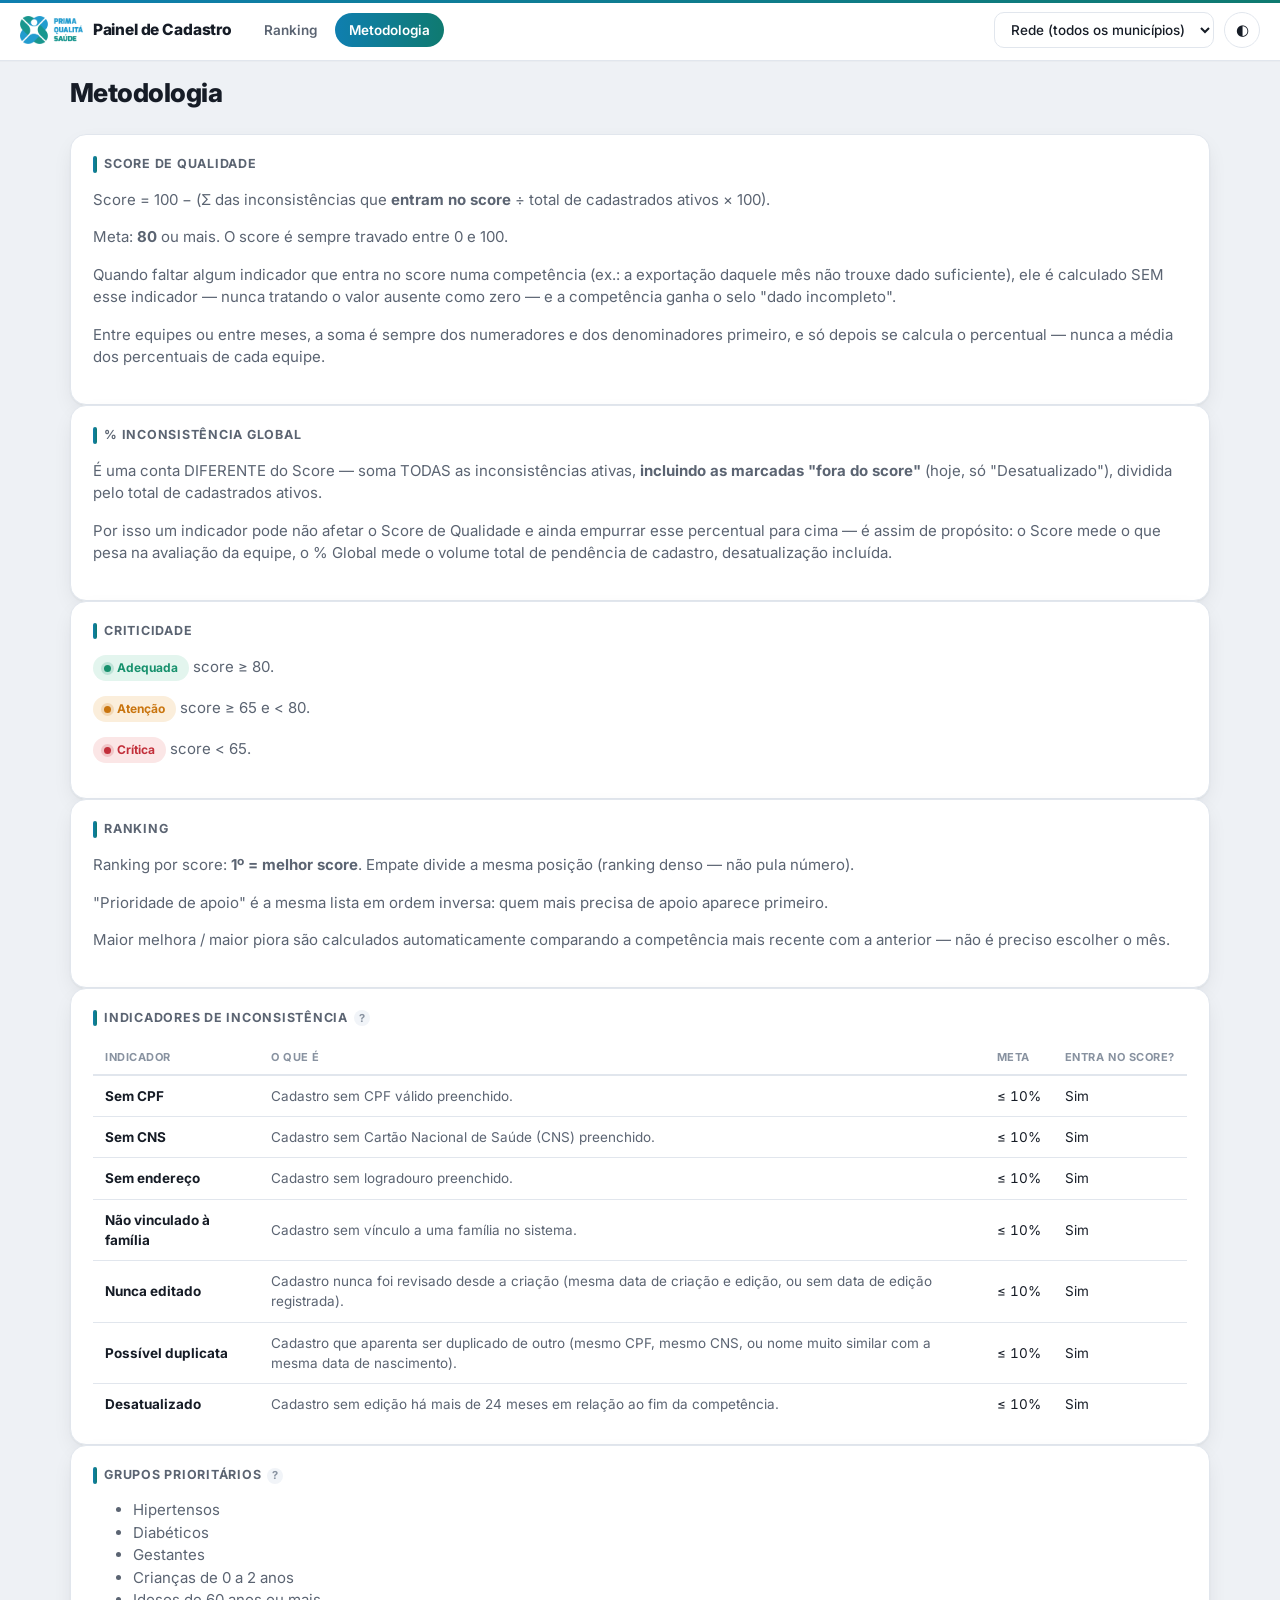
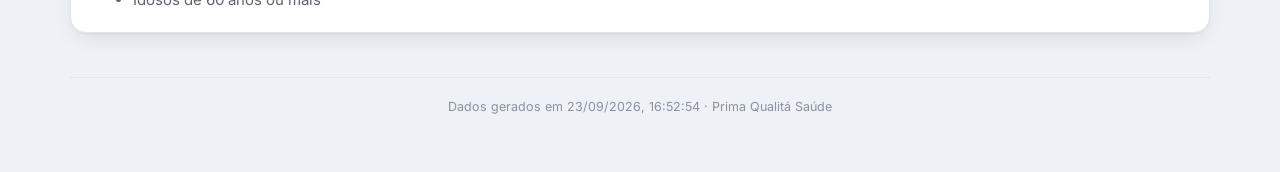
==== commit 04212ec1: "Desatualizado agora entra no Score de Qualidade Mudança de regra de negócio, a pedido: entra_no_scor" ====
--- a/site/metodologia/index.html
+++ b/site/metodologia/index.html
@@ -8,7 +8,7 @@
 </head>
 <body>
 <div id="app"></div>
-<script type="application/json" id="dados-pagina">{"gerado_em": "2026-09-23T16:34:18", "metas": {"meta_inconsistencia_pct": 10, "meta_score": 80, "criticidade": {"adequada": 80, "atencao": 65}}, "indicadores": [{"id": "sem_cpf", "titulo": "Sem CPF", "descricao_curta": "Cadastro sem CPF válido preenchido.", "meta_pct": 10, "entra_no_score": true, "orientacao": "Abra o cadastro do cidadão e preencha o campo de CPF, conferindo o número com um documento oficial. Se o cidadão não tiver CPF, oriente a emissão gratuita pela Receita Federal (app ou site \"Meu CPF\") ou em um posto de atendimento antes de finalizar a correção."}, {"id": "sem_cns", "titulo": "Sem CNS", "descricao_curta": "Cadastro sem Cartão Nacional de Saúde (CNS) preenchido.", "meta_pct": 10, "entra_no_score": true, "orientacao": "Busque o Cartão Nacional de Saúde do cidadão pelo CPF ou pelo nome completo + data de nascimento e registre o número no cadastro. Se o cidadão nunca teve CNS emitido, oriente a solicitação em qualquer unidade de saúde ou pelo aplicativo Meu SUS Digital."}, {"id": "sem_endereco", "titulo": "Sem endereço", "descricao_curta": "Cadastro sem logradouro preenchido.", "meta_pct": 10, "entra_no_score": true, "orientacao": "Complete o logradouro, número e bairro do endereço residencial na próxima visita domiciliar ou contato com o cidadão, e confira se o CEP corresponde ao endereço informado."}, {"id": "sem_vinculo_familiar", "titulo": "Não vinculado à família", "descricao_curta": "Cadastro sem vínculo a uma família no sistema.", "meta_pct": 10, "entra_no_score": true, "orientacao": "Verifique se já existe um cadastro de família no mesmo endereço; se existir, vincule o cidadão a ela. Se não existir, crie o cadastro familiar completo e associe o cidadão como membro."}, {"id": "nunca_editado", "titulo": "Nunca editado", "descricao_curta": "Cadastro nunca foi revisado desde a criação (mesma data de criação e edição, ou sem data de edição registrada).", "meta_pct": 10, "entra_no_score": true, "orientacao": "Abra o cadastro, confira todos os campos com o cidadão (endereço, telefone, condições de saúde, vínculo familiar) e salve a edição — mesmo sem nenhuma mudança, isso registra que o cadastro foi revisado."}, {"id": "possivel_duplicata", "titulo": "Possível duplicata", "descricao_curta": "Cadastro que aparenta ser duplicado de outro (mesmo CPF, mesmo CNS, ou nome muito similar com a mesma data de nascimento).", "meta_pct": 10, "entra_no_score": true, "orientacao": "Abra a planilha de possíveis duplicatas da equipe, compare os cadastros do mesmo grupo e, se forem a mesma pessoa, mescle-os ou inative o mais antigo/incompleto, mantendo o mais atualizado. Confira o alerta de óbito/mudança de território antes de excluir ou inativar qualquer um deles."}, {"id": "desatualizado", "titulo": "Desatualizado", "descricao_curta": "Cadastro sem edição há mais de 24 meses em relação ao fim da competência.", "meta_pct": 10, "entra_no_score": false, "orientacao": "Contate o cidadão (visita domiciliar, telefone ou WhatsApp) para confirmar que os dados continuam corretos e registre uma edição no cadastro. Não pesa no Score de Qualidade, mas indica desatualização acumulada que deve ser priorizada com o tempo."}], "grupos": [{"id": "hipertensos", "titulo": "Hipertensos"}, {"id": "diabeticos", "titulo": "Diabéticos"}, {"id": "gestantes", "titulo": "Gestantes"}, {"id": "criancas_0_2", "titulo": "Crianças de 0 a 2 anos"}, {"id": "idosos_60_mais", "titulo": "Idosos de 60 anos ou mais"}], "condicoes": [{"id": "has", "titulo": "Hipertensão (HAS)", "taxa_esperada_min_pct": null, "taxa_esperada_nota": null}, {"id": "diabetes", "titulo": "Diabetes (DM)", "taxa_esperada_min_pct": null, "taxa_esperada_nota": null}, {"id": "alcool", "titulo": "Uso de álcool", "taxa_esperada_min_pct": null, "taxa_esperada_nota": null}, {"id": "drogas", "titulo": "Uso de drogas ilícitas", "taxa_esperada_min_pct": null, "taxa_esperada_nota": null}, {"id": "fumante", "titulo": "Fumante", "taxa_esperada_min_pct": null, "taxa_esperada_nota": null}, {"id": "doenca_respiratoria", "titulo": "Doença respiratória", "taxa_esperada_min_pct": null, "taxa_esperada_nota": null}, {"id": "doenca_cardiaca", "titulo": "Doença cardíaca", "taxa_esperada_min_pct": null, "taxa_esperada_nota": null}, {"id": "doenca_renal", "titulo": "Doença renal", "taxa_esperada_min_pct": null, "taxa_esperada_nota": null}, {"id": "doenca_mental", "titulo": "Doença mental", "taxa_esperada_min_pct": null, "taxa_esperada_nota": null}, {"id": "avc", "titulo": "AVC / Derrame", "taxa_esperada_min_pct": null, "taxa_esperada_nota": null}, {"id": "infarto", "titulo": "Infarto", "taxa_esperada_min_pct": null, "taxa_esperada_nota": null}, {"id": "cancer", "titulo": "Câncer", "taxa_esperada_min_pct": null, "taxa_esperada_nota": null}, {"id": "hanseniase", "titulo": "Hanseníase", "taxa_esperada_min_pct": null, "taxa_esperada_nota": null}, {"id": "tuberculose", "titulo": "Tuberculose", "taxa_esperada_min_pct": null, "taxa_esperada_nota": null}, {"id": "doenca_falciforme", "titulo": "Doença falciforme", "taxa_esperada_min_pct": null, "taxa_esperada_nota": null}, {"id": "internacao_12_meses", "titulo": "Internação nos últimos 12 meses", "taxa_esperada_min_pct": null, "taxa_esperada_nota": null}, {"id": "plantas_medicinais", "titulo": "Usa plantas medicinais", "taxa_esperada_min_pct": null, "taxa_esperada_nota": null}, {"id": "praticas_integrativas", "titulo": "Práticas integrativas e complementares", "taxa_esperada_min_pct": null, "taxa_esperada_nota": null}, {"id": "acamado", "titulo": "Acamado", "taxa_esperada_min_pct": null, "taxa_esperada_nota": null}, {"id": "domiciliado", "titulo": "Domiciliado", "taxa_esperada_min_pct": null, "taxa_esperada_nota": null}, {"id": "gestante", "titulo": "Gestante", "taxa_esperada_min_pct": 1.0, "taxa_esperada_nota": "Estimativa: ~1,5–2% da população total (DATASUS/SINASC)"}], "minimo_cadastros_para_alerta": 300, "municipios": [{"slug": "santa-maria-madalena", "municipio": "Santa Maria Madalena", "brasao": "assets/brasoes/santa_maria_madalena.jfif", "competencias": ["2026-07", "2026-08", "2026-09"], "equipes": [{"slug": "arranchadouro", "equipe": "Arranchadouro", "ine": null, "link_drive": null, "link_padlet": null, "serie": [{"competencia": "2026-07", "total_cadastrados": 5728, "score": 28.12, "dado_incompleto": true, "indicadores_ausentes": ["nunca_editado", "sem_endereco"], "indicadores": [{"id": "sem_cpf", "valor": 2928, "ausente": false}, {"id": "sem_cns", "valor": 523, "ausente": false}, {"id": "sem_endereco", "ausente": true}, {"id": "sem_vinculo_familiar", "valor": 362, "ausente": false}, {"id": "nunca_editado", "ausente": true}, {"id": "possivel_duplicata", "valor": 304, "ausente": false}, {"id": "desatualizado", "ausente": true}]}, {"competencia": "2026-08", "total_cadastrados": 5752, "score": 28.2, "dado_incompleto": true, "indicadores_ausentes": ["nunca_editado", "sem_endereco"], "indicadores": [{"id": "sem_cpf", "valor": 2890, "ausente": false}, {"id": "sem_cns", "valor": 548, "ausente": false}, {"id": "sem_endereco", "ausente": true}, {"id": "sem_vinculo_familiar", "valor": 365, "ausente": false}, {"id": "nunca_editado", "ausente": true}, {"id": "possivel_duplicata", "valor": 327, "ausente": false}, {"id": "desatualizado", "ausente": true}]}, {"competencia": "2026-09", "total_cadastrados": 5664, "score": 19.56, "dado_incompleto": false, "indicadores_ausentes": [], "indicadores": [{"id": "sem_cpf", "valor": 2715, "ausente": false}, {"id": "sem_cns", "valor": 521, "ausente": false}, {"id": "sem_endereco", "valor": 206, "ausente": false}, {"id": "sem_vinculo_familiar", "valor": 277, "ausente": false}, {"id": "nunca_editado", "valor": 615, "ausente": false}, {"id": "possivel_duplicata", "valor": 222, "ausente": false}, {"id": "desatualizado", "valor": 1003, "ausente": false}], "microareas": [{"microarea": "MICROAREA 13", "total_cadastrados": 1064, "indicadores": [{"id": "sem_cpf", "valor": 166, "ausente": false}, {"id": "sem_cns", "valor": 238, "ausente": false}, {"id": "sem_endereco", "valor": 1, "ausente": false}, {"id": "sem_vinculo_familiar", "valor": 4, "ausente": false}, {"id": "nunca_editado", "valor": 91, "ausente": false}, {"id": "possivel_duplicata", "valor": 40, "ausente": false}, {"id": "desatualizado", "valor": 0, "ausente": false}]}, {"microarea": "MICROÁREA 04", "total_cadastrados": 556, "indicadores": [{"id": "sem_cpf", "valor": 401, "ausente": false}, {"id": "sem_cns", "valor": 19, "ausente": false}, {"id": "sem_endereco", "valor": 84, "ausente": false}, {"id": "sem_vinculo_familiar", "valor": 110, "ausente": false}, {"id": "nunca_editado", "valor": 25, "ausente": false}, {"id": "possivel_duplicata", "valor": 47, "ausente": false}, {"id": "desatualizado", "valor": 0, "ausente": false}]}, {"microarea": "MICROÁREA 06", "total_cadastrados": 389, "indicadores": [{"id": "sem_cpf", "valor": 267, "ausente": false}, {"id": "sem_cns", "valor": 19, "ausente": false}, {"id": "sem_endereco", "valor": 5, "ausente": false}, {"id": "sem_vinculo_familiar", "valor": 11, "ausente": false}, {"id": "nunca_editado", "valor": 152, "ausente": false}, {"id": "possivel_duplicata", "valor": 11, "ausente": false}, {"id": "desatualizado", "valor": 122, "ausente": false}]}, {"microarea": "MICROÁREA 07", "total_cadastrados": 410, "indicadores": [{"id": "sem_cpf", "valor": 222, "ausente": false}, {"id": "sem_cns", "valor": 6, "ausente": false}, {"id": "sem_endereco", "valor": 4, "ausente": false}, {"id": "sem_vinculo_familiar", "valor": 10, "ausente": false}, {"id": "nunca_editado", "valor": 7, "ausente": false}, {"id": "possivel_duplicata", "valor": 12, "ausente": false}, {"id": "desatualizado", "valor": 7, "ausente": false}]}, {"microarea": "MICROÁREA 08", "total_cadastrados": 250, "indicadores": [{"id": "sem_cpf", "valor": 51, "ausente": false}, {"id": "sem_cns", "valor": 19, "ausente": false}, {"id": "sem_endereco", "valor": 1, "ausente": false}, {"id": "sem_vinculo_familiar", "valor": 4, "ausente": false}, {"id": "nunca_editado", "valor": 7, "ausente": false}, {"id": "possivel_duplicata", "valor": 8, "ausente": false}, {"id": "desatualizado", "valor": 0, "ausente": false}]}, {"microarea": "MICROÁREA 09", "total_cadastrados": 643, "indicadores": [{"id": "sem_cpf", "valor": 241, "ausente": false}, {"id": "sem_cns", "valor": 11, "ausente": false}, {"id": "sem_endereco", "valor": 13, "ausente": false}, {"id": "sem_vinculo_familiar", "valor": 18, "ausente": false}, {"id": "nunca_editado", "valor": 7, "ausente": false}, {"id": "possivel_duplicata", "valor": 19, "ausente": false}, {"id": "desatualizado", "valor": 0, "ausente": false}]}, {"microarea": "MICROÁREA 10", "total_cadastrados": 247, "indicadores": [{"id": "sem_cpf", "valor": 15, "ausente": false}, {"id": "sem_cns", "valor": 5, "ausente": false}, {"id": "sem_endereco", "valor": 7, "ausente": false}, {"id": "sem_vinculo_familiar", "valor": 9, "ausente": false}, {"id": "nunca_editado", "valor": 24, "ausente": false}, {"id": "possivel_duplicata", "valor": 10, "ausente": false}, {"id": "desatualizado", "valor": 5, "ausente": false}]}, {"microarea": "MICROÁREA 11", "total_cadastrados": 500, "indicadores": [{"id": "sem_cpf", "valor": 155, "ausente": false}, {"id": "sem_cns", "valor": 54, "ausente": false}, {"id": "sem_endereco", "valor": 3, "ausente": false}, {"id": "sem_vinculo_familiar", "valor": 3, "ausente": false}, {"id": "nunca_editado", "valor": 111, "ausente": false}, {"id": "possivel_duplicata", "valor": 18, "ausente": false}, {"id": "desatualizado", "valor": 262, "ausente": false}]}, {"microarea": "MICROÁREA 12", "total_cadastrados": 743, "indicadores": [{"id": "sem_cpf", "valor": 525, "ausente": false}, {"id": "sem_cns", "valor": 101, "ausente": false}, {"id": "sem_endereco", "valor": 8, "ausente": false}, {"id": "sem_vinculo_familiar", "valor": 12, "ausente": false}, {"id": "nunca_editado", "valor": 105, "ausente": false}, {"id": "possivel_duplicata", "valor": 21, "ausente": false}, {"id": "desatualizado", "valor": 561, "ausente": false}]}, {"microarea": "MICROÁREA 14", "total_cadastrados": 862, "indicadores": [{"id": "sem_cpf", "valor": 672, "ausente": false}, {"id": "sem_cns", "valor": 49, "ausente": false}, {"id": "sem_endereco", "valor": 80, "ausente": false}, {"id": "sem_vinculo_familiar", "valor": 96, "ausente": false}, {"id": "nunca_editado", "valor": 86, "ausente": false}, {"id": "possivel_duplicata", "valor": 36, "ausente": false}, {"id": "desatualizado", "valor": 46, "ausente": false}]}], "estado": {"limpos": 1915, "com_1": 2306, "com_2": 1173, "com_3_mais": 270, "media_inconsistencias": 0.981, "fora_area": 47, "total_bruto": 5711}, "faixa_etaria": [{"faixa": "<1", "indicador_id": "sem_cpf", "valor": 0, "total_cadastrados": 36}, {"faixa": "1-4", "indicador_id": "sem_cpf", "valor": 22, "total_cadastrados": 188}, {"faixa": "5-9", "indicador_id": "sem_cpf", "valor": 144, "total_cadastrados": 296}, {"faixa": "10-17", "indicador_id": "sem_cpf", "valor": 318, "total_cadastrados": 536}, {"faixa": "18-59", "indicador_id": "sem_cpf", "valor": 1512, "total_cadastrados": 3050}, {"faixa": "60+", "indicador_id": "sem_cpf", "valor": 717, "total_cadastrados": 1556}], "grupos": [{"id": "criancas_0_2", "total_grupo": 135, "metricas": [{"id": "falha_identificacao_vinculo", "valor": 48}, {"id": "sem_cns", "valor": 44}, {"id": "sem_cpf", "valor": 4}]}, {"id": "diabeticos", "total_grupo": 396, "metricas": [{"id": "falha_identificacao_vinculo", "valor": 171}, {"id": "sem_cns", "valor": 22}, {"id": "sem_cpf", "valor": 145}]}, {"id": "gestantes", "total_grupo": 18, "metricas": [{"id": "falha_identificacao_vinculo", "valor": 4}, {"id": "sem_cns", "valor": 1}, {"id": "sem_cpf", "valor": 3}]}, {"id": "hipertensos", "total_grupo": 1429, "metricas": [{"id": "falha_identificacao_vinculo", "valor": 699}, {"id": "sem_cns", "valor": 75}, {"id": "sem_cpf", "valor": 614}]}, {"id": "idosos_60_mais", "total_grupo": 1556, "metricas": [{"id": "falha_identificacao_vinculo", "valor": 843}, {"id": "sem_cns", "valor": 110}, {"id": "sem_cpf", "valor": 717}]}], "condicoes": [{"id": "has", "valor": 1429, "total_cadastrados": 5664}, {"id": "diabetes", "valor": 396, "total_cadastrados": 5664}, {"id": "alcool", "valor": 236, "total_cadastrados": 5664}, {"id": "drogas", "valor": 11, "total_cadastrados": 5664}, {"id": "fumante", "valor": 258, "total_cadastrados": 5664}, {"id": "doenca_respiratoria", "valor": 63, "total_cadastrados": 5664}, {"id": "doenca_cardiaca", "valor": 96, "total_cadastrados": 5664}, {"id": "doenca_renal", "valor": 32, "total_cadastrados": 5664}, {"id": "doenca_mental", "valor": 55, "total_cadastrados": 5664}, {"id": "avc", "valor": 51, "total_cadastrados": 5664}, {"id": "infarto", "valor": 34, "total_cadastrados": 5664}, {"id": "cancer", "valor": 79, "total_cadastrados": 5664}, {"id": "hanseniase", "valor": 1, "total_cadastrados": 5664}, {"id": "tuberculose", "valor": 1, "total_cadastrados": 5664}, {"id": "doenca_falciforme", "valor": 0, "total_cadastrados": 5664}, {"id": "internacao_12_meses", "valor": 0, "total_cadastrados": 5664}, {"id": "plantas_medicinais", "valor": 0, "total_cadastrados": 5664}, {"id": "praticas_integrativas", "valor": 0, "total_cadastrados": 5664}, {"id": "acamado", "valor": 27, "total_cadastrados": 5664}, {"id": "domiciliado", "valor": 33, "total_cadastrados": 5664}, {"id": "gestante", "valor": 18, "total_cadastrados": 5664}]}]}, {"slug": "manoel-de-moraes", "equipe": "Manoel de Moraes", "ine": null, "link_drive": null, "link_padlet": null, "serie": [{"competencia": "2026-07", "total_cadastrados": 1597, "score": 48.47, "dado_incompleto": true, "indicadores_ausentes": ["nunca_editado", "sem_endereco"], "indicadores": [{"id": "sem_cpf", "valor": 526, "ausente": false}, {"id": "sem_cns", "valor": 117, "ausente": false}, {"id": "sem_endereco", "ausente": true}, {"id": "sem_vinculo_familiar", "valor": 94, "ausente": false}, {"id": "nunca_editado", "ausente": true}, {"id": "possivel_duplicata", "valor": 86, "ausente": false}, {"id": "desatualizado", "ausente": true}]}, {"competencia": "2026-08", "total_cadastrados": 1598, "score": 50.44, "dado_incompleto": true, "indicadores_ausentes": ["nunca_editado", "sem_endereco"], "indicadores": [{"id": "sem_cpf", "valor": 500, "ausente": false}, {"id": "sem_cns", "valor": 118, "ausente": false}, {"id": "sem_endereco", "ausente": true}, {"id": "sem_vinculo_familiar", "valor": 87, "ausente": false}, {"id": "nunca_editado", "ausente": true}, {"id": "possivel_duplicata", "valor": 87, "ausente": false}, {"id": "desatualizado", "ausente": true}]}, {"competencia": "2026-09", "total_cadastrados": 1579, "score": 39.77, "dado_incompleto": false, "indicadores_ausentes": [], "indicadores": [{"id": "sem_cpf", "valor": 414, "ausente": false}, {"id": "sem_cns", "valor": 111, "ausente": false}, {"id": "sem_endereco", "valor": 59, "ausente": false}, {"id": "sem_vinculo_familiar", "valor": 63, "ausente": false}, {"id": "nunca_editado", "valor": 250, "ausente": false}, {"id": "possivel_duplicata", "valor": 54, "ausente": false}, {"id": "desatualizado", "valor": 289, "ausente": false}], "microareas": [{"microarea": "MICROÁREA 01", "total_cadastrados": 294, "indicadores": [{"id": "sem_cpf", "valor": 50, "ausente": false}, {"id": "sem_cns", "valor": 19, "ausente": false}, {"id": "sem_endereco", "valor": 9, "ausente": false}, {"id": "sem_vinculo_familiar", "valor": 10, "ausente": false}, {"id": "nunca_editado", "valor": 46, "ausente": false}, {"id": "possivel_duplicata", "valor": 23, "ausente": false}, {"id": "desatualizado", "valor": 35, "ausente": false}]}, {"microarea": "MICROÁREA 02", "total_cadastrados": 272, "indicadores": [{"id": "sem_cpf", "valor": 52, "ausente": false}, {"id": "sem_cns", "valor": 21, "ausente": false}, {"id": "sem_endereco", "valor": 11, "ausente": false}, {"id": "sem_vinculo_familiar", "valor": 11, "ausente": false}, {"id": "nunca_editado", "valor": 18, "ausente": false}, {"id": "possivel_duplicata", "valor": 6, "ausente": false}, {"id": "desatualizado", "valor": 3, "ausente": false}]}, {"microarea": "MICROÁREA 03", "total_cadastrados": 133, "indicadores": [{"id": "sem_cpf", "valor": 8, "ausente": false}, {"id": "sem_cns", "valor": 0, "ausente": false}, {"id": "sem_endereco", "valor": 0, "ausente": false}, {"id": "sem_vinculo_familiar", "valor": 1, "ausente": false}, {"id": "nunca_editado", "valor": 0, "ausente": false}, {"id": "possivel_duplicata", "valor": 1, "ausente": false}, {"id": "desatualizado", "valor": 0, "ausente": false}]}, {"microarea": "MICROÁREA 04", "total_cadastrados": 285, "indicadores": [{"id": "sem_cpf", "valor": 81, "ausente": false}, {"id": "sem_cns", "valor": 44, "ausente": false}, {"id": "sem_endereco", "valor": 39, "ausente": false}, {"id": "sem_vinculo_familiar", "valor": 41, "ausente": false}, {"id": "nunca_editado", "valor": 41, "ausente": false}, {"id": "possivel_duplicata", "valor": 16, "ausente": false}, {"id": "desatualizado", "valor": 76, "ausente": false}]}, {"microarea": "MICROÁREA 05", "total_cadastrados": 141, "indicadores": [{"id": "sem_cpf", "valor": 10, "ausente": false}, {"id": "sem_cns", "valor": 4, "ausente": false}, {"id": "sem_endereco", "valor": 0, "ausente": false}, {"id": "sem_vinculo_familiar", "valor": 0, "ausente": false}, {"id": "nunca_editado", "valor": 0, "ausente": false}, {"id": "possivel_duplicata", "valor": 0, "ausente": false}, {"id": "desatualizado", "valor": 0, "ausente": false}]}, {"microarea": "MICROÁREA 06", "total_cadastrados": 454, "indicadores": [{"id": "sem_cpf", "valor": 213, "ausente": false}, {"id": "sem_cns", "valor": 23, "ausente": false}, {"id": "sem_endereco", "valor": 0, "ausente": false}, {"id": "sem_vinculo_familiar", "valor": 0, "ausente": false}, {"id": "nunca_editado", "valor": 145, "ausente": false}, {"id": "possivel_duplicata", "valor": 8, "ausente": false}, {"id": "desatualizado", "valor": 175, "ausente": false}]}], "estado": {"limpos": 846, "com_1": 352, "com_2": 299, "com_3_mais": 82, "media_inconsistencias": 0.785, "fora_area": 3, "total_bruto": 1582}, "faixa_etaria": [{"faixa": "<1", "indicador_id": "sem_cpf", "valor": 0, "total_cadastrados": 13}, {"faixa": "1-4", "indicador_id": "sem_cpf", "valor": 2, "total_cadastrados": 53}, {"faixa": "5-9", "indicador_id": "sem_cpf", "valor": 14, "total_cadastrados": 90}, {"faixa": "10-17", "indicador_id": "sem_cpf", "valor": 48, "total_cadastrados": 140}, {"faixa": "18-59", "indicador_id": "sem_cpf", "valor": 261, "total_cadastrados": 870}, {"faixa": "60+", "indicador_id": "sem_cpf", "valor": 89, "total_cadastrados": 413}], "grupos": [{"id": "criancas_0_2", "total_grupo": 32, "metricas": [{"id": "falha_identificacao_vinculo", "valor": 7}, {"id": "sem_cns", "valor": 7}, {"id": "sem_cpf", "valor": 0}]}, {"id": "diabeticos", "total_grupo": 107, "metricas": [{"id": "falha_identificacao_vinculo", "valor": 16}, {"id": "sem_cns", "valor": 3}, {"id": "sem_cpf", "valor": 13}]}, {"id": "gestantes", "total_grupo": 6, "metricas": [{"id": "falha_identificacao_vinculo", "valor": 1}, {"id": "sem_cns", "valor": 1}, {"id": "sem_cpf", "valor": 0}]}, {"id": "hipertensos", "total_grupo": 353, "metricas": [{"id": "falha_identificacao_vinculo", "valor": 68}, {"id": "sem_cns", "valor": 9}, {"id": "sem_cpf", "valor": 58}]}, {"id": "idosos_60_mais", "total_grupo": 413, "metricas": [{"id": "falha_identificacao_vinculo", "valor": 114}, {"id": "sem_cns", "valor": 23}, {"id": "sem_cpf", "valor": 89}]}], "condicoes": [{"id": "has", "valor": 353, "total_cadastrados": 1579}, {"id": "diabetes", "valor": 107, "total_cadastrados": 1579}, {"id": "alcool", "valor": 39, "total_cadastrados": 1579}, {"id": "drogas", "valor": 4, "total_cadastrados": 1579}, {"id": "fumante", "valor": 75, "total_cadastrados": 1579}, {"id": "doenca_respiratoria", "valor": 30, "total_cadastrados": 1579}, {"id": "doenca_cardiaca", "valor": 23, "total_cadastrados": 1579}, {"id": "doenca_renal", "valor": 3, "total_cadastrados": 1579}, {"id": "doenca_mental", "valor": 21, "total_cadastrados": 1579}, {"id": "avc", "valor": 13, "total_cadastrados": 1579}, {"id": "infarto", "valor": 1, "total_cadastrados": 1579}, {"id": "cancer", "valor": 25, "total_cadastrados": 1579}, {"id": "hanseniase", "valor": 0, "total_cadastrados": 1579}, {"id": "tuberculose", "valor": 0, "total_cadastrados": 1579}, {"id": "doenca_falciforme", "valor": 0, "total_cadastrados": 1579}, {"id": "internacao_12_meses", "valor": 0, "total_cadastrados": 1579}, {"id": "plantas_medicinais", "valor": 0, "total_cadastrados": 1579}, {"id": "praticas_integrativas", "valor": 0, "total_cadastrados": 1579}, {"id": "acamado", "valor": 4, "total_cadastrados": 1579}, {"id": "domiciliado", "valor": 76, "total_cadastrados": 1579}, {"id": "gestante", "valor": 6, "total_cadastrados": 1579}]}]}, {"slug": "triunfo", "equipe": "Triunfo", "ine": null, "link_drive": null, "link_padlet": null, "serie": [{"competencia": "2026-07", "total_cadastrados": 2413, "score": 79.98, "dado_incompleto": true, "indicadores_ausentes": ["nunca_editado", "sem_endereco"], "indicadores": [{"id": "sem_cpf", "valor": 322, "ausente": false}, {"id": "sem_cns", "valor": 67, "ausente": false}, {"id": "sem_endereco", "ausente": true}, {"id": "sem_vinculo_familiar", "valor": 41, "ausente": false}, {"id": "nunca_editado", "ausente": true}, {"id": "possivel_duplicata", "valor": 53, "ausente": false}, {"id": "desatualizado", "ausente": true}]}, {"competencia": "2026-08", "total_cadastrados": 2402, "score": 77.94, "dado_incompleto": true, "indicadores_ausentes": ["nunca_editado", "sem_endereco"], "indicadores": [{"id": "sem_cpf", "valor": 299, "ausente": false}, {"id": "sem_cns", "valor": 58, "ausente": false}, {"id": "sem_endereco", "ausente": true}, {"id": "sem_vinculo_familiar", "valor": 120, "ausente": false}, {"id": "nunca_editado", "ausente": true}, {"id": "possivel_duplicata", "valor": 53, "ausente": false}, {"id": "desatualizado", "ausente": true}]}, {"competencia": "2026-09", "total_cadastrados": 2390, "score": 72.26, "dado_incompleto": false, "indicadores_ausentes": [], "indicadores": [{"id": "sem_cpf", "valor": 269, "ausente": false}, {"id": "sem_cns", "valor": 52, "ausente": false}, {"id": "sem_endereco", "valor": 82, "ausente": false}, {"id": "sem_vinculo_familiar", "valor": 125, "ausente": false}, {"id": "nunca_editado", "valor": 95, "ausente": false}, {"id": "possivel_duplicata", "valor": 40, "ausente": false}, {"id": "desatualizado", "valor": 163, "ausente": false}], "microareas": [{"microarea": "MICROÁREA 01", "total_cadastrados": 170, "indicadores": [{"id": "sem_cpf", "valor": 0, "ausente": false}, {"id": "sem_cns", "valor": 0, "ausente": false}, {"id": "sem_endereco", "valor": 0, "ausente": false}, {"id": "sem_vinculo_familiar", "valor": 0, "ausente": false}, {"id": "nunca_editado", "valor": 5, "ausente": false}, {"id": "possivel_duplicata", "valor": 5, "ausente": false}, {"id": "desatualizado", "valor": 0, "ausente": false}]}, {"microarea": "MICROÁREA 02", "total_cadastrados": 205, "indicadores": [{"id": "sem_cpf", "valor": 7, "ausente": false}, {"id": "sem_cns", "valor": 3, "ausente": false}, {"id": "sem_endereco", "valor": 4, "ausente": false}, {"id": "sem_vinculo_familiar", "valor": 7, "ausente": false}, {"id": "nunca_editado", "valor": 1, "ausente": false}, {"id": "possivel_duplicata", "valor": 3, "ausente": false}, {"id": "desatualizado", "valor": 6, "ausente": false}]}, {"microarea": "MICROÁREA 03", "total_cadastrados": 206, "indicadores": [{"id": "sem_cpf", "valor": 1, "ausente": false}, {"id": "sem_cns", "valor": 1, "ausente": false}, {"id": "sem_endereco", "valor": 0, "ausente": false}, {"id": "sem_vinculo_familiar", "valor": 5, "ausente": false}, {"id": "nunca_editado", "valor": 4, "ausente": false}, {"id": "possivel_duplicata", "valor": 6, "ausente": false}, {"id": "desatualizado", "valor": 0, "ausente": false}]}, {"microarea": "MICROÁREA 04", "total_cadastrados": 275, "indicadores": [{"id": "sem_cpf", "valor": 1, "ausente": false}, {"id": "sem_cns", "valor": 0, "ausente": false}, {"id": "sem_endereco", "valor": 7, "ausente": false}, {"id": "sem_vinculo_familiar", "valor": 10, "ausente": false}, {"id": "nunca_editado", "valor": 3, "ausente": false}, {"id": "possivel_duplicata", "valor": 2, "ausente": false}, {"id": "desatualizado", "valor": 0, "ausente": false}]}, {"microarea": "MICROÁREA 05", "total_cadastrados": 298, "indicadores": [{"id": "sem_cpf", "valor": 4, "ausente": false}, {"id": "sem_cns", "valor": 6, "ausente": false}, {"id": "sem_endereco", "valor": 0, "ausente": false}, {"id": "sem_vinculo_familiar", "valor": 1, "ausente": false}, {"id": "nunca_editado", "valor": 13, "ausente": false}, {"id": "possivel_duplicata", "valor": 6, "ausente": false}, {"id": "desatualizado", "valor": 0, "ausente": false}]}, {"microarea": "MICROÁREA 06", "total_cadastrados": 210, "indicadores": [{"id": "sem_cpf", "valor": 12, "ausente": false}, {"id": "sem_cns", "valor": 2, "ausente": false}, {"id": "sem_endereco", "valor": 5, "ausente": false}, {"id": "sem_vinculo_familiar", "valor": 5, "ausente": false}, {"id": "nunca_editado", "valor": 10, "ausente": false}, {"id": "possivel_duplicata", "valor": 8, "ausente": false}, {"id": "desatualizado", "valor": 14, "ausente": false}]}, {"microarea": "MICROÁREA 08", "total_cadastrados": 664, "indicadores": [{"id": "sem_cpf", "valor": 6, "ausente": false}, {"id": "sem_cns", "valor": 3, "ausente": false}, {"id": "sem_endereco", "valor": 0, "ausente": false}, {"id": "sem_vinculo_familiar", "valor": 1, "ausente": false}, {"id": "nunca_editado", "valor": 23, "ausente": false}, {"id": "possivel_duplicata", "valor": 5, "ausente": false}, {"id": "desatualizado", "valor": 11, "ausente": false}]}, {"microarea": "MICROÁREA 09", "total_cadastrados": 362, "indicadores": [{"id": "sem_cpf", "valor": 238, "ausente": false}, {"id": "sem_cns", "valor": 37, "ausente": false}, {"id": "sem_endereco", "valor": 66, "ausente": false}, {"id": "sem_vinculo_familiar", "valor": 96, "ausente": false}, {"id": "nunca_editado", "valor": 36, "ausente": false}, {"id": "possivel_duplicata", "valor": 5, "ausente": false}, {"id": "desatualizado", "valor": 132, "ausente": false}]}], "estado": {"limpos": 1935, "com_1": 203, "com_2": 150, "com_3_mais": 102, "media_inconsistencias": 0.346, "fora_area": 6, "total_bruto": 2396}, "faixa_etaria": [{"faixa": "<1", "indicador_id": "sem_cpf", "valor": 0, "total_cadastrados": 13}, {"faixa": "1-4", "indicador_id": "sem_cpf", "valor": 3, "total_cadastrados": 82}, {"faixa": "5-9", "indicador_id": "sem_cpf", "valor": 18, "total_cadastrados": 144}, {"faixa": "10-17", "indicador_id": "sem_cpf", "valor": 19, "total_cadastrados": 211}, {"faixa": "18-59", "indicador_id": "sem_cpf", "valor": 139, "total_cadastrados": 1272}, {"faixa": "60+", "indicador_id": "sem_cpf", "valor": 90, "total_cadastrados": 668}], "grupos": [{"id": "criancas_0_2", "total_grupo": 55, "metricas": [{"id": "falha_identificacao_vinculo", "valor": 10}, {"id": "sem_cns", "valor": 8}, {"id": "sem_cpf", "valor": 0}]}, {"id": "diabeticos", "total_grupo": 187, "metricas": [{"id": "falha_identificacao_vinculo", "valor": 7}, {"id": "sem_cns", "valor": 2}, {"id": "sem_cpf", "valor": 1}]}, {"id": "gestantes", "total_grupo": 4, "metricas": [{"id": "falha_identificacao_vinculo", "valor": 2}, {"id": "sem_cns", "valor": 2}, {"id": "sem_cpf", "valor": 0}]}, {"id": "hipertensos", "total_grupo": 571, "metricas": [{"id": "falha_identificacao_vinculo", "valor": 19}, {"id": "sem_cns", "valor": 8}, {"id": "sem_cpf", "valor": 5}]}, {"id": "idosos_60_mais", "total_grupo": 668, "metricas": [{"id": "falha_identificacao_vinculo", "valor": 109}, {"id": "sem_cns", "valor": 13}, {"id": "sem_cpf", "valor": 90}]}], "condicoes": [{"id": "has", "valor": 571, "total_cadastrados": 2390}, {"id": "diabetes", "valor": 187, "total_cadastrados": 2390}, {"id": "alcool", "valor": 142, "total_cadastrados": 2390}, {"id": "drogas", "valor": 3, "total_cadastrados": 2390}, {"id": "fumante", "valor": 92, "total_cadastrados": 2390}, {"id": "doenca_respiratoria", "valor": 27, "total_cadastrados": 2390}, {"id": "doenca_cardiaca", "valor": 31, "total_cadastrados": 2390}, {"id": "doenca_renal", "valor": 14, "total_cadastrados": 2390}, {"id": "doenca_mental", "valor": 27, "total_cadastrados": 2390}, {"id": "avc", "valor": 21, "total_cadastrados": 2390}, {"id": "infarto", "valor": 11, "total_cadastrados": 2390}, {"id": "cancer", "valor": 19, "total_cadastrados": 2390}, {"id": "hanseniase", "valor": 0, "total_cadastrados": 2390}, {"id": "tuberculose", "valor": 1, "total_cadastrados": 2390}, {"id": "doenca_falciforme", "valor": 0, "total_cadastrados": 2390}, {"id": "internacao_12_meses", "valor": 0, "total_cadastrados": 2390}, {"id": "plantas_medicinais", "valor": 0, "total_cadastrados": 2390}, {"id": "praticas_integrativas", "valor": 0, "total_cadastrados": 2390}, {"id": "acamado", "valor": 1, "total_cadastrados": 2390}, {"id": "domiciliado", "valor": 94, "total_cadastrados": 2390}, {"id": "gestante", "valor": 4, "total_cadastrados": 2390}]}]}]}]}</script>
+<script type="application/json" id="dados-pagina">{"gerado_em": "2026-09-23T16:52:54", "metas": {"meta_inconsistencia_pct": 10, "meta_score": 80, "criticidade": {"adequada": 80, "atencao": 65}}, "indicadores": [{"id": "sem_cpf", "titulo": "Sem CPF", "descricao_curta": "Cadastro sem CPF válido preenchido.", "meta_pct": 10, "entra_no_score": true, "orientacao": "Abra o cadastro do cidadão e preencha o campo de CPF, conferindo o número com um documento oficial. Se o cidadão não tiver CPF, oriente a emissão gratuita pela Receita Federal (app ou site \"Meu CPF\") ou em um posto de atendimento antes de finalizar a correção."}, {"id": "sem_cns", "titulo": "Sem CNS", "descricao_curta": "Cadastro sem Cartão Nacional de Saúde (CNS) preenchido.", "meta_pct": 10, "entra_no_score": true, "orientacao": "Busque o Cartão Nacional de Saúde do cidadão pelo CPF ou pelo nome completo + data de nascimento e registre o número no cadastro. Se o cidadão nunca teve CNS emitido, oriente a solicitação em qualquer unidade de saúde ou pelo aplicativo Meu SUS Digital."}, {"id": "sem_endereco", "titulo": "Sem endereço", "descricao_curta": "Cadastro sem logradouro preenchido.", "meta_pct": 10, "entra_no_score": true, "orientacao": "Complete o logradouro, número e bairro do endereço residencial na próxima visita domiciliar ou contato com o cidadão, e confira se o CEP corresponde ao endereço informado."}, {"id": "sem_vinculo_familiar", "titulo": "Não vinculado à família", "descricao_curta": "Cadastro sem vínculo a uma família no sistema.", "meta_pct": 10, "entra_no_score": true, "orientacao": "Verifique se já existe um cadastro de família no mesmo endereço; se existir, vincule o cidadão a ela. Se não existir, crie o cadastro familiar completo e associe o cidadão como membro."}, {"id": "nunca_editado", "titulo": "Nunca editado", "descricao_curta": "Cadastro nunca foi revisado desde a criação (mesma data de criação e edição, ou sem data de edição registrada).", "meta_pct": 10, "entra_no_score": true, "orientacao": "Abra o cadastro, confira todos os campos com o cidadão (endereço, telefone, condições de saúde, vínculo familiar) e salve a edição — mesmo sem nenhuma mudança, isso registra que o cadastro foi revisado."}, {"id": "possivel_duplicata", "titulo": "Possível duplicata", "descricao_curta": "Cadastro que aparenta ser duplicado de outro (mesmo CPF, mesmo CNS, ou nome muito similar com a mesma data de nascimento).", "meta_pct": 10, "entra_no_score": true, "orientacao": "Abra a planilha de possíveis duplicatas da equipe, compare os cadastros do mesmo grupo e, se forem a mesma pessoa, mescle-os ou inative o mais antigo/incompleto, mantendo o mais atualizado. Confira o alerta de óbito/mudança de território antes de excluir ou inativar qualquer um deles."}, {"id": "desatualizado", "titulo": "Desatualizado", "descricao_curta": "Cadastro sem edição há mais de 24 meses em relação ao fim da competência.", "meta_pct": 10, "entra_no_score": true, "orientacao": "Contate o cidadão (visita domiciliar, telefone ou WhatsApp) para confirmar que os dados continuam corretos e registre uma edição no cadastro — isso também pesa no Score de Qualidade da equipe."}], "grupos": [{"id": "hipertensos", "titulo": "Hipertensos"}, {"id": "diabeticos", "titulo": "Diabéticos"}, {"id": "gestantes", "titulo": "Gestantes"}, {"id": "criancas_0_2", "titulo": "Crianças de 0 a 2 anos"}, {"id": "idosos_60_mais", "titulo": "Idosos de 60 anos ou mais"}], "condicoes": [{"id": "has", "titulo": "Hipertensão (HAS)", "taxa_esperada_min_pct": null, "taxa_esperada_nota": null}, {"id": "diabetes", "titulo": "Diabetes (DM)", "taxa_esperada_min_pct": null, "taxa_esperada_nota": null}, {"id": "alcool", "titulo": "Uso de álcool", "taxa_esperada_min_pct": null, "taxa_esperada_nota": null}, {"id": "drogas", "titulo": "Uso de drogas ilícitas", "taxa_esperada_min_pct": null, "taxa_esperada_nota": null}, {"id": "fumante", "titulo": "Fumante", "taxa_esperada_min_pct": null, "taxa_esperada_nota": null}, {"id": "doenca_respiratoria", "titulo": "Doença respiratória", "taxa_esperada_min_pct": null, "taxa_esperada_nota": null}, {"id": "doenca_cardiaca", "titulo": "Doença cardíaca", "taxa_esperada_min_pct": null, "taxa_esperada_nota": null}, {"id": "doenca_renal", "titulo": "Doença renal", "taxa_esperada_min_pct": null, "taxa_esperada_nota": null}, {"id": "doenca_mental", "titulo": "Doença mental", "taxa_esperada_min_pct": null, "taxa_esperada_nota": null}, {"id": "avc", "titulo": "AVC / Derrame", "taxa_esperada_min_pct": null, "taxa_esperada_nota": null}, {"id": "infarto", "titulo": "Infarto", "taxa_esperada_min_pct": null, "taxa_esperada_nota": null}, {"id": "cancer", "titulo": "Câncer", "taxa_esperada_min_pct": null, "taxa_esperada_nota": null}, {"id": "hanseniase", "titulo": "Hanseníase", "taxa_esperada_min_pct": null, "taxa_esperada_nota": null}, {"id": "tuberculose", "titulo": "Tuberculose", "taxa_esperada_min_pct": null, "taxa_esperada_nota": null}, {"id": "doenca_falciforme", "titulo": "Doença falciforme", "taxa_esperada_min_pct": null, "taxa_esperada_nota": null}, {"id": "internacao_12_meses", "titulo": "Internação nos últimos 12 meses", "taxa_esperada_min_pct": null, "taxa_esperada_nota": null}, {"id": "plantas_medicinais", "titulo": "Usa plantas medicinais", "taxa_esperada_min_pct": null, "taxa_esperada_nota": null}, {"id": "praticas_integrativas", "titulo": "Práticas integrativas e complementares", "taxa_esperada_min_pct": null, "taxa_esperada_nota": null}, {"id": "acamado", "titulo": "Acamado", "taxa_esperada_min_pct": null, "taxa_esperada_nota": null}, {"id": "domiciliado", "titulo": "Domiciliado", "taxa_esperada_min_pct": null, "taxa_esperada_nota": null}, {"id": "gestante", "titulo": "Gestante", "taxa_esperada_min_pct": 1.0, "taxa_esperada_nota": "Estimativa: ~1,5–2% da população total (DATASUS/SINASC)"}], "minimo_cadastros_para_alerta": 300, "municipios": [{"slug": "santa-maria-madalena", "municipio": "Santa Maria Madalena", "brasao": "assets/brasoes/santa_maria_madalena.jfif", "competencias": ["2026-07", "2026-08", "2026-09"], "equipes": [{"slug": "arranchadouro", "equipe": "Arranchadouro", "ine": null, "link_drive": null, "link_padlet": null, "serie": [{"competencia": "2026-07", "total_cadastrados": 5728, "score": 28.12, "dado_incompleto": true, "indicadores_ausentes": ["desatualizado", "nunca_editado", "sem_endereco"], "indicadores": [{"id": "sem_cpf", "valor": 2928, "ausente": false}, {"id": "sem_cns", "valor": 523, "ausente": false}, {"id": "sem_endereco", "ausente": true}, {"id": "sem_vinculo_familiar", "valor": 362, "ausente": false}, {"id": "nunca_editado", "ausente": true}, {"id": "possivel_duplicata", "valor": 304, "ausente": false}, {"id": "desatualizado", "ausente": true}]}, {"competencia": "2026-08", "total_cadastrados": 5752, "score": 28.2, "dado_incompleto": true, "indicadores_ausentes": ["desatualizado", "nunca_editado", "sem_endereco"], "indicadores": [{"id": "sem_cpf", "valor": 2890, "ausente": false}, {"id": "sem_cns", "valor": 548, "ausente": false}, {"id": "sem_endereco", "ausente": true}, {"id": "sem_vinculo_familiar", "valor": 365, "ausente": false}, {"id": "nunca_editado", "ausente": true}, {"id": "possivel_duplicata", "valor": 327, "ausente": false}, {"id": "desatualizado", "ausente": true}]}, {"competencia": "2026-09", "total_cadastrados": 5664, "score": 1.85, "dado_incompleto": false, "indicadores_ausentes": [], "indicadores": [{"id": "sem_cpf", "valor": 2715, "ausente": false}, {"id": "sem_cns", "valor": 521, "ausente": false}, {"id": "sem_endereco", "valor": 206, "ausente": false}, {"id": "sem_vinculo_familiar", "valor": 277, "ausente": false}, {"id": "nunca_editado", "valor": 615, "ausente": false}, {"id": "possivel_duplicata", "valor": 222, "ausente": false}, {"id": "desatualizado", "valor": 1003, "ausente": false}], "microareas": [{"microarea": "MICROAREA 13", "total_cadastrados": 1064, "indicadores": [{"id": "sem_cpf", "valor": 166, "ausente": false}, {"id": "sem_cns", "valor": 238, "ausente": false}, {"id": "sem_endereco", "valor": 1, "ausente": false}, {"id": "sem_vinculo_familiar", "valor": 4, "ausente": false}, {"id": "nunca_editado", "valor": 91, "ausente": false}, {"id": "possivel_duplicata", "valor": 40, "ausente": false}, {"id": "desatualizado", "valor": 0, "ausente": false}]}, {"microarea": "MICROÁREA 04", "total_cadastrados": 556, "indicadores": [{"id": "sem_cpf", "valor": 401, "ausente": false}, {"id": "sem_cns", "valor": 19, "ausente": false}, {"id": "sem_endereco", "valor": 84, "ausente": false}, {"id": "sem_vinculo_familiar", "valor": 110, "ausente": false}, {"id": "nunca_editado", "valor": 25, "ausente": false}, {"id": "possivel_duplicata", "valor": 47, "ausente": false}, {"id": "desatualizado", "valor": 0, "ausente": false}]}, {"microarea": "MICROÁREA 06", "total_cadastrados": 389, "indicadores": [{"id": "sem_cpf", "valor": 267, "ausente": false}, {"id": "sem_cns", "valor": 19, "ausente": false}, {"id": "sem_endereco", "valor": 5, "ausente": false}, {"id": "sem_vinculo_familiar", "valor": 11, "ausente": false}, {"id": "nunca_editado", "valor": 152, "ausente": false}, {"id": "possivel_duplicata", "valor": 11, "ausente": false}, {"id": "desatualizado", "valor": 122, "ausente": false}]}, {"microarea": "MICROÁREA 07", "total_cadastrados": 410, "indicadores": [{"id": "sem_cpf", "valor": 222, "ausente": false}, {"id": "sem_cns", "valor": 6, "ausente": false}, {"id": "sem_endereco", "valor": 4, "ausente": false}, {"id": "sem_vinculo_familiar", "valor": 10, "ausente": false}, {"id": "nunca_editado", "valor": 7, "ausente": false}, {"id": "possivel_duplicata", "valor": 12, "ausente": false}, {"id": "desatualizado", "valor": 7, "ausente": false}]}, {"microarea": "MICROÁREA 08", "total_cadastrados": 250, "indicadores": [{"id": "sem_cpf", "valor": 51, "ausente": false}, {"id": "sem_cns", "valor": 19, "ausente": false}, {"id": "sem_endereco", "valor": 1, "ausente": false}, {"id": "sem_vinculo_familiar", "valor": 4, "ausente": false}, {"id": "nunca_editado", "valor": 7, "ausente": false}, {"id": "possivel_duplicata", "valor": 8, "ausente": false}, {"id": "desatualizado", "valor": 0, "ausente": false}]}, {"microarea": "MICROÁREA 09", "total_cadastrados": 643, "indicadores": [{"id": "sem_cpf", "valor": 241, "ausente": false}, {"id": "sem_cns", "valor": 11, "ausente": false}, {"id": "sem_endereco", "valor": 13, "ausente": false}, {"id": "sem_vinculo_familiar", "valor": 18, "ausente": false}, {"id": "nunca_editado", "valor": 7, "ausente": false}, {"id": "possivel_duplicata", "valor": 19, "ausente": false}, {"id": "desatualizado", "valor": 0, "ausente": false}]}, {"microarea": "MICROÁREA 10", "total_cadastrados": 247, "indicadores": [{"id": "sem_cpf", "valor": 15, "ausente": false}, {"id": "sem_cns", "valor": 5, "ausente": false}, {"id": "sem_endereco", "valor": 7, "ausente": false}, {"id": "sem_vinculo_familiar", "valor": 9, "ausente": false}, {"id": "nunca_editado", "valor": 24, "ausente": false}, {"id": "possivel_duplicata", "valor": 10, "ausente": false}, {"id": "desatualizado", "valor": 5, "ausente": false}]}, {"microarea": "MICROÁREA 11", "total_cadastrados": 500, "indicadores": [{"id": "sem_cpf", "valor": 155, "ausente": false}, {"id": "sem_cns", "valor": 54, "ausente": false}, {"id": "sem_endereco", "valor": 3, "ausente": false}, {"id": "sem_vinculo_familiar", "valor": 3, "ausente": false}, {"id": "nunca_editado", "valor": 111, "ausente": false}, {"id": "possivel_duplicata", "valor": 18, "ausente": false}, {"id": "desatualizado", "valor": 262, "ausente": false}]}, {"microarea": "MICROÁREA 12", "total_cadastrados": 743, "indicadores": [{"id": "sem_cpf", "valor": 525, "ausente": false}, {"id": "sem_cns", "valor": 101, "ausente": false}, {"id": "sem_endereco", "valor": 8, "ausente": false}, {"id": "sem_vinculo_familiar", "valor": 12, "ausente": false}, {"id": "nunca_editado", "valor": 105, "ausente": false}, {"id": "possivel_duplicata", "valor": 21, "ausente": false}, {"id": "desatualizado", "valor": 561, "ausente": false}]}, {"microarea": "MICROÁREA 14", "total_cadastrados": 862, "indicadores": [{"id": "sem_cpf", "valor": 672, "ausente": false}, {"id": "sem_cns", "valor": 49, "ausente": false}, {"id": "sem_endereco", "valor": 80, "ausente": false}, {"id": "sem_vinculo_familiar", "valor": 96, "ausente": false}, {"id": "nunca_editado", "valor": 86, "ausente": false}, {"id": "possivel_duplicata", "valor": 36, "ausente": false}, {"id": "desatualizado", "valor": 46, "ausente": false}]}], "estado": {"limpos": 1915, "com_1": 2306, "com_2": 1173, "com_3_mais": 270, "media_inconsistencias": 0.981, "fora_area": 47, "total_bruto": 5711}, "faixa_etaria": [{"faixa": "<1", "indicador_id": "sem_cpf", "valor": 0, "total_cadastrados": 36}, {"faixa": "1-4", "indicador_id": "sem_cpf", "valor": 22, "total_cadastrados": 188}, {"faixa": "5-9", "indicador_id": "sem_cpf", "valor": 144, "total_cadastrados": 296}, {"faixa": "10-17", "indicador_id": "sem_cpf", "valor": 318, "total_cadastrados": 536}, {"faixa": "18-59", "indicador_id": "sem_cpf", "valor": 1512, "total_cadastrados": 3050}, {"faixa": "60+", "indicador_id": "sem_cpf", "valor": 717, "total_cadastrados": 1556}], "grupos": [{"id": "criancas_0_2", "total_grupo": 135, "metricas": [{"id": "falha_identificacao_vinculo", "valor": 48}, {"id": "sem_cns", "valor": 44}, {"id": "sem_cpf", "valor": 4}]}, {"id": "diabeticos", "total_grupo": 396, "metricas": [{"id": "falha_identificacao_vinculo", "valor": 171}, {"id": "sem_cns", "valor": 22}, {"id": "sem_cpf", "valor": 145}]}, {"id": "gestantes", "total_grupo": 18, "metricas": [{"id": "falha_identificacao_vinculo", "valor": 4}, {"id": "sem_cns", "valor": 1}, {"id": "sem_cpf", "valor": 3}]}, {"id": "hipertensos", "total_grupo": 1429, "metricas": [{"id": "falha_identificacao_vinculo", "valor": 699}, {"id": "sem_cns", "valor": 75}, {"id": "sem_cpf", "valor": 614}]}, {"id": "idosos_60_mais", "total_grupo": 1556, "metricas": [{"id": "falha_identificacao_vinculo", "valor": 843}, {"id": "sem_cns", "valor": 110}, {"id": "sem_cpf", "valor": 717}]}], "condicoes": [{"id": "has", "valor": 1429, "total_cadastrados": 5664}, {"id": "diabetes", "valor": 396, "total_cadastrados": 5664}, {"id": "alcool", "valor": 236, "total_cadastrados": 5664}, {"id": "drogas", "valor": 11, "total_cadastrados": 5664}, {"id": "fumante", "valor": 258, "total_cadastrados": 5664}, {"id": "doenca_respiratoria", "valor": 63, "total_cadastrados": 5664}, {"id": "doenca_cardiaca", "valor": 96, "total_cadastrados": 5664}, {"id": "doenca_renal", "valor": 32, "total_cadastrados": 5664}, {"id": "doenca_mental", "valor": 55, "total_cadastrados": 5664}, {"id": "avc", "valor": 51, "total_cadastrados": 5664}, {"id": "infarto", "valor": 34, "total_cadastrados": 5664}, {"id": "cancer", "valor": 79, "total_cadastrados": 5664}, {"id": "hanseniase", "valor": 1, "total_cadastrados": 5664}, {"id": "tuberculose", "valor": 1, "total_cadastrados": 5664}, {"id": "doenca_falciforme", "valor": 0, "total_cadastrados": 5664}, {"id": "internacao_12_meses", "valor": 0, "total_cadastrados": 5664}, {"id": "plantas_medicinais", "valor": 0, "total_cadastrados": 5664}, {"id": "praticas_integrativas", "valor": 0, "total_cadastrados": 5664}, {"id": "acamado", "valor": 27, "total_cadastrados": 5664}, {"id": "domiciliado", "valor": 33, "total_cadastrados": 5664}, {"id": "gestante", "valor": 18, "total_cadastrados": 5664}]}]}, {"slug": "manoel-de-moraes", "equipe": "Manoel de Moraes", "ine": null, "link_drive": null, "link_padlet": null, "serie": [{"competencia": "2026-07", "total_cadastrados": 1597, "score": 48.47, "dado_incompleto": true, "indicadores_ausentes": ["desatualizado", "nunca_editado", "sem_endereco"], "indicadores": [{"id": "sem_cpf", "valor": 526, "ausente": false}, {"id": "sem_cns", "valor": 117, "ausente": false}, {"id": "sem_endereco", "ausente": true}, {"id": "sem_vinculo_familiar", "valor": 94, "ausente": false}, {"id": "nunca_editado", "ausente": true}, {"id": "possivel_duplicata", "valor": 86, "ausente": false}, {"id": "desatualizado", "ausente": true}]}, {"competencia": "2026-08", "total_cadastrados": 1598, "score": 50.44, "dado_incompleto": true, "indicadores_ausentes": ["desatualizado", "nunca_editado", "sem_endereco"], "indicadores": [{"id": "sem_cpf", "valor": 500, "ausente": false}, {"id": "sem_cns", "valor": 118, "ausente": false}, {"id": "sem_endereco", "ausente": true}, {"id": "sem_vinculo_familiar", "valor": 87, "ausente": false}, {"id": "nunca_editado", "ausente": true}, {"id": "possivel_duplicata", "valor": 87, "ausente": false}, {"id": "desatualizado", "ausente": true}]}, {"competencia": "2026-09", "total_cadastrados": 1579, "score": 21.47, "dado_incompleto": false, "indicadores_ausentes": [], "indicadores": [{"id": "sem_cpf", "valor": 414, "ausente": false}, {"id": "sem_cns", "valor": 111, "ausente": false}, {"id": "sem_endereco", "valor": 59, "ausente": false}, {"id": "sem_vinculo_familiar", "valor": 63, "ausente": false}, {"id": "nunca_editado", "valor": 250, "ausente": false}, {"id": "possivel_duplicata", "valor": 54, "ausente": false}, {"id": "desatualizado", "valor": 289, "ausente": false}], "microareas": [{"microarea": "MICROÁREA 01", "total_cadastrados": 294, "indicadores": [{"id": "sem_cpf", "valor": 50, "ausente": false}, {"id": "sem_cns", "valor": 19, "ausente": false}, {"id": "sem_endereco", "valor": 9, "ausente": false}, {"id": "sem_vinculo_familiar", "valor": 10, "ausente": false}, {"id": "nunca_editado", "valor": 46, "ausente": false}, {"id": "possivel_duplicata", "valor": 23, "ausente": false}, {"id": "desatualizado", "valor": 35, "ausente": false}]}, {"microarea": "MICROÁREA 02", "total_cadastrados": 272, "indicadores": [{"id": "sem_cpf", "valor": 52, "ausente": false}, {"id": "sem_cns", "valor": 21, "ausente": false}, {"id": "sem_endereco", "valor": 11, "ausente": false}, {"id": "sem_vinculo_familiar", "valor": 11, "ausente": false}, {"id": "nunca_editado", "valor": 18, "ausente": false}, {"id": "possivel_duplicata", "valor": 6, "ausente": false}, {"id": "desatualizado", "valor": 3, "ausente": false}]}, {"microarea": "MICROÁREA 03", "total_cadastrados": 133, "indicadores": [{"id": "sem_cpf", "valor": 8, "ausente": false}, {"id": "sem_cns", "valor": 0, "ausente": false}, {"id": "sem_endereco", "valor": 0, "ausente": false}, {"id": "sem_vinculo_familiar", "valor": 1, "ausente": false}, {"id": "nunca_editado", "valor": 0, "ausente": false}, {"id": "possivel_duplicata", "valor": 1, "ausente": false}, {"id": "desatualizado", "valor": 0, "ausente": false}]}, {"microarea": "MICROÁREA 04", "total_cadastrados": 285, "indicadores": [{"id": "sem_cpf", "valor": 81, "ausente": false}, {"id": "sem_cns", "valor": 44, "ausente": false}, {"id": "sem_endereco", "valor": 39, "ausente": false}, {"id": "sem_vinculo_familiar", "valor": 41, "ausente": false}, {"id": "nunca_editado", "valor": 41, "ausente": false}, {"id": "possivel_duplicata", "valor": 16, "ausente": false}, {"id": "desatualizado", "valor": 76, "ausente": false}]}, {"microarea": "MICROÁREA 05", "total_cadastrados": 141, "indicadores": [{"id": "sem_cpf", "valor": 10, "ausente": false}, {"id": "sem_cns", "valor": 4, "ausente": false}, {"id": "sem_endereco", "valor": 0, "ausente": false}, {"id": "sem_vinculo_familiar", "valor": 0, "ausente": false}, {"id": "nunca_editado", "valor": 0, "ausente": false}, {"id": "possivel_duplicata", "valor": 0, "ausente": false}, {"id": "desatualizado", "valor": 0, "ausente": false}]}, {"microarea": "MICROÁREA 06", "total_cadastrados": 454, "indicadores": [{"id": "sem_cpf", "valor": 213, "ausente": false}, {"id": "sem_cns", "valor": 23, "ausente": false}, {"id": "sem_endereco", "valor": 0, "ausente": false}, {"id": "sem_vinculo_familiar", "valor": 0, "ausente": false}, {"id": "nunca_editado", "valor": 145, "ausente": false}, {"id": "possivel_duplicata", "valor": 8, "ausente": false}, {"id": "desatualizado", "valor": 175, "ausente": false}]}], "estado": {"limpos": 846, "com_1": 352, "com_2": 299, "com_3_mais": 82, "media_inconsistencias": 0.785, "fora_area": 3, "total_bruto": 1582}, "faixa_etaria": [{"faixa": "<1", "indicador_id": "sem_cpf", "valor": 0, "total_cadastrados": 13}, {"faixa": "1-4", "indicador_id": "sem_cpf", "valor": 2, "total_cadastrados": 53}, {"faixa": "5-9", "indicador_id": "sem_cpf", "valor": 14, "total_cadastrados": 90}, {"faixa": "10-17", "indicador_id": "sem_cpf", "valor": 48, "total_cadastrados": 140}, {"faixa": "18-59", "indicador_id": "sem_cpf", "valor": 261, "total_cadastrados": 870}, {"faixa": "60+", "indicador_id": "sem_cpf", "valor": 89, "total_cadastrados": 413}], "grupos": [{"id": "criancas_0_2", "total_grupo": 32, "metricas": [{"id": "falha_identificacao_vinculo", "valor": 7}, {"id": "sem_cns", "valor": 7}, {"id": "sem_cpf", "valor": 0}]}, {"id": "diabeticos", "total_grupo": 107, "metricas": [{"id": "falha_identificacao_vinculo", "valor": 16}, {"id": "sem_cns", "valor": 3}, {"id": "sem_cpf", "valor": 13}]}, {"id": "gestantes", "total_grupo": 6, "metricas": [{"id": "falha_identificacao_vinculo", "valor": 1}, {"id": "sem_cns", "valor": 1}, {"id": "sem_cpf", "valor": 0}]}, {"id": "hipertensos", "total_grupo": 353, "metricas": [{"id": "falha_identificacao_vinculo", "valor": 68}, {"id": "sem_cns", "valor": 9}, {"id": "sem_cpf", "valor": 58}]}, {"id": "idosos_60_mais", "total_grupo": 413, "metricas": [{"id": "falha_identificacao_vinculo", "valor": 114}, {"id": "sem_cns", "valor": 23}, {"id": "sem_cpf", "valor": 89}]}], "condicoes": [{"id": "has", "valor": 353, "total_cadastrados": 1579}, {"id": "diabetes", "valor": 107, "total_cadastrados": 1579}, {"id": "alcool", "valor": 39, "total_cadastrados": 1579}, {"id": "drogas", "valor": 4, "total_cadastrados": 1579}, {"id": "fumante", "valor": 75, "total_cadastrados": 1579}, {"id": "doenca_respiratoria", "valor": 30, "total_cadastrados": 1579}, {"id": "doenca_cardiaca", "valor": 23, "total_cadastrados": 1579}, {"id": "doenca_renal", "valor": 3, "total_cadastrados": 1579}, {"id": "doenca_mental", "valor": 21, "total_cadastrados": 1579}, {"id": "avc", "valor": 13, "total_cadastrados": 1579}, {"id": "infarto", "valor": 1, "total_cadastrados": 1579}, {"id": "cancer", "valor": 25, "total_cadastrados": 1579}, {"id": "hanseniase", "valor": 0, "total_cadastrados": 1579}, {"id": "tuberculose", "valor": 0, "total_cadastrados": 1579}, {"id": "doenca_falciforme", "valor": 0, "total_cadastrados": 1579}, {"id": "internacao_12_meses", "valor": 0, "total_cadastrados": 1579}, {"id": "plantas_medicinais", "valor": 0, "total_cadastrados": 1579}, {"id": "praticas_integrativas", "valor": 0, "total_cadastrados": 1579}, {"id": "acamado", "valor": 4, "total_cadastrados": 1579}, {"id": "domiciliado", "valor": 76, "total_cadastrados": 1579}, {"id": "gestante", "valor": 6, "total_cadastrados": 1579}]}]}, {"slug": "triunfo", "equipe": "Triunfo", "ine": null, "link_drive": null, "link_padlet": null, "serie": [{"competencia": "2026-07", "total_cadastrados": 2413, "score": 79.98, "dado_incompleto": true, "indicadores_ausentes": ["desatualizado", "nunca_editado", "sem_endereco"], "indicadores": [{"id": "sem_cpf", "valor": 322, "ausente": false}, {"id": "sem_cns", "valor": 67, "ausente": false}, {"id": "sem_endereco", "ausente": true}, {"id": "sem_vinculo_familiar", "valor": 41, "ausente": false}, {"id": "nunca_editado", "ausente": true}, {"id": "possivel_duplicata", "valor": 53, "ausente": false}, {"id": "desatualizado", "ausente": true}]}, {"competencia": "2026-08", "total_cadastrados": 2402, "score": 77.94, "dado_incompleto": true, "indicadores_ausentes": ["desatualizado", "nunca_editado", "sem_endereco"], "indicadores": [{"id": "sem_cpf", "valor": 299, "ausente": false}, {"id": "sem_cns", "valor": 58, "ausente": false}, {"id": "sem_endereco", "ausente": true}, {"id": "sem_vinculo_familiar", "valor": 120, "ausente": false}, {"id": "nunca_editado", "ausente": true}, {"id": "possivel_duplicata", "valor": 53, "ausente": false}, {"id": "desatualizado", "ausente": true}]}, {"competencia": "2026-09", "total_cadastrados": 2390, "score": 65.44, "dado_incompleto": false, "indicadores_ausentes": [], "indicadores": [{"id": "sem_cpf", "valor": 269, "ausente": false}, {"id": "sem_cns", "valor": 52, "ausente": false}, {"id": "sem_endereco", "valor": 82, "ausente": false}, {"id": "sem_vinculo_familiar", "valor": 125, "ausente": false}, {"id": "nunca_editado", "valor": 95, "ausente": false}, {"id": "possivel_duplicata", "valor": 40, "ausente": false}, {"id": "desatualizado", "valor": 163, "ausente": false}], "microareas": [{"microarea": "MICROÁREA 01", "total_cadastrados": 170, "indicadores": [{"id": "sem_cpf", "valor": 0, "ausente": false}, {"id": "sem_cns", "valor": 0, "ausente": false}, {"id": "sem_endereco", "valor": 0, "ausente": false}, {"id": "sem_vinculo_familiar", "valor": 0, "ausente": false}, {"id": "nunca_editado", "valor": 5, "ausente": false}, {"id": "possivel_duplicata", "valor": 5, "ausente": false}, {"id": "desatualizado", "valor": 0, "ausente": false}]}, {"microarea": "MICROÁREA 02", "total_cadastrados": 205, "indicadores": [{"id": "sem_cpf", "valor": 7, "ausente": false}, {"id": "sem_cns", "valor": 3, "ausente": false}, {"id": "sem_endereco", "valor": 4, "ausente": false}, {"id": "sem_vinculo_familiar", "valor": 7, "ausente": false}, {"id": "nunca_editado", "valor": 1, "ausente": false}, {"id": "possivel_duplicata", "valor": 3, "ausente": false}, {"id": "desatualizado", "valor": 6, "ausente": false}]}, {"microarea": "MICROÁREA 03", "total_cadastrados": 206, "indicadores": [{"id": "sem_cpf", "valor": 1, "ausente": false}, {"id": "sem_cns", "valor": 1, "ausente": false}, {"id": "sem_endereco", "valor": 0, "ausente": false}, {"id": "sem_vinculo_familiar", "valor": 5, "ausente": false}, {"id": "nunca_editado", "valor": 4, "ausente": false}, {"id": "possivel_duplicata", "valor": 6, "ausente": false}, {"id": "desatualizado", "valor": 0, "ausente": false}]}, {"microarea": "MICROÁREA 04", "total_cadastrados": 275, "indicadores": [{"id": "sem_cpf", "valor": 1, "ausente": false}, {"id": "sem_cns", "valor": 0, "ausente": false}, {"id": "sem_endereco", "valor": 7, "ausente": false}, {"id": "sem_vinculo_familiar", "valor": 10, "ausente": false}, {"id": "nunca_editado", "valor": 3, "ausente": false}, {"id": "possivel_duplicata", "valor": 2, "ausente": false}, {"id": "desatualizado", "valor": 0, "ausente": false}]}, {"microarea": "MICROÁREA 05", "total_cadastrados": 298, "indicadores": [{"id": "sem_cpf", "valor": 4, "ausente": false}, {"id": "sem_cns", "valor": 6, "ausente": false}, {"id": "sem_endereco", "valor": 0, "ausente": false}, {"id": "sem_vinculo_familiar", "valor": 1, "ausente": false}, {"id": "nunca_editado", "valor": 13, "ausente": false}, {"id": "possivel_duplicata", "valor": 6, "ausente": false}, {"id": "desatualizado", "valor": 0, "ausente": false}]}, {"microarea": "MICROÁREA 06", "total_cadastrados": 210, "indicadores": [{"id": "sem_cpf", "valor": 12, "ausente": false}, {"id": "sem_cns", "valor": 2, "ausente": false}, {"id": "sem_endereco", "valor": 5, "ausente": false}, {"id": "sem_vinculo_familiar", "valor": 5, "ausente": false}, {"id": "nunca_editado", "valor": 10, "ausente": false}, {"id": "possivel_duplicata", "valor": 8, "ausente": false}, {"id": "desatualizado", "valor": 14, "ausente": false}]}, {"microarea": "MICROÁREA 08", "total_cadastrados": 664, "indicadores": [{"id": "sem_cpf", "valor": 6, "ausente": false}, {"id": "sem_cns", "valor": 3, "ausente": false}, {"id": "sem_endereco", "valor": 0, "ausente": false}, {"id": "sem_vinculo_familiar", "valor": 1, "ausente": false}, {"id": "nunca_editado", "valor": 23, "ausente": false}, {"id": "possivel_duplicata", "valor": 5, "ausente": false}, {"id": "desatualizado", "valor": 11, "ausente": false}]}, {"microarea": "MICROÁREA 09", "total_cadastrados": 362, "indicadores": [{"id": "sem_cpf", "valor": 238, "ausente": false}, {"id": "sem_cns", "valor": 37, "ausente": false}, {"id": "sem_endereco", "valor": 66, "ausente": false}, {"id": "sem_vinculo_familiar", "valor": 96, "ausente": false}, {"id": "nunca_editado", "valor": 36, "ausente": false}, {"id": "possivel_duplicata", "valor": 5, "ausente": false}, {"id": "desatualizado", "valor": 132, "ausente": false}]}], "estado": {"limpos": 1935, "com_1": 203, "com_2": 150, "com_3_mais": 102, "media_inconsistencias": 0.346, "fora_area": 6, "total_bruto": 2396}, "faixa_etaria": [{"faixa": "<1", "indicador_id": "sem_cpf", "valor": 0, "total_cadastrados": 13}, {"faixa": "1-4", "indicador_id": "sem_cpf", "valor": 3, "total_cadastrados": 82}, {"faixa": "5-9", "indicador_id": "sem_cpf", "valor": 18, "total_cadastrados": 144}, {"faixa": "10-17", "indicador_id": "sem_cpf", "valor": 19, "total_cadastrados": 211}, {"faixa": "18-59", "indicador_id": "sem_cpf", "valor": 139, "total_cadastrados": 1272}, {"faixa": "60+", "indicador_id": "sem_cpf", "valor": 90, "total_cadastrados": 668}], "grupos": [{"id": "criancas_0_2", "total_grupo": 55, "metricas": [{"id": "falha_identificacao_vinculo", "valor": 10}, {"id": "sem_cns", "valor": 8}, {"id": "sem_cpf", "valor": 0}]}, {"id": "diabeticos", "total_grupo": 187, "metricas": [{"id": "falha_identificacao_vinculo", "valor": 7}, {"id": "sem_cns", "valor": 2}, {"id": "sem_cpf", "valor": 1}]}, {"id": "gestantes", "total_grupo": 4, "metricas": [{"id": "falha_identificacao_vinculo", "valor": 2}, {"id": "sem_cns", "valor": 2}, {"id": "sem_cpf", "valor": 0}]}, {"id": "hipertensos", "total_grupo": 571, "metricas": [{"id": "falha_identificacao_vinculo", "valor": 19}, {"id": "sem_cns", "valor": 8}, {"id": "sem_cpf", "valor": 5}]}, {"id": "idosos_60_mais", "total_grupo": 668, "metricas": [{"id": "falha_identificacao_vinculo", "valor": 109}, {"id": "sem_cns", "valor": 13}, {"id": "sem_cpf", "valor": 90}]}], "condicoes": [{"id": "has", "valor": 571, "total_cadastrados": 2390}, {"id": "diabetes", "valor": 187, "total_cadastrados": 2390}, {"id": "alcool", "valor": 142, "total_cadastrados": 2390}, {"id": "drogas", "valor": 3, "total_cadastrados": 2390}, {"id": "fumante", "valor": 92, "total_cadastrados": 2390}, {"id": "doenca_respiratoria", "valor": 27, "total_cadastrados": 2390}, {"id": "doenca_cardiaca", "valor": 31, "total_cadastrados": 2390}, {"id": "doenca_renal", "valor": 14, "total_cadastrados": 2390}, {"id": "doenca_mental", "valor": 27, "total_cadastrados": 2390}, {"id": "avc", "valor": 21, "total_cadastrados": 2390}, {"id": "infarto", "valor": 11, "total_cadastrados": 2390}, {"id": "cancer", "valor": 19, "total_cadastrados": 2390}, {"id": "hanseniase", "valor": 0, "total_cadastrados": 2390}, {"id": "tuberculose", "valor": 1, "total_cadastrados": 2390}, {"id": "doenca_falciforme", "valor": 0, "total_cadastrados": 2390}, {"id": "internacao_12_meses", "valor": 0, "total_cadastrados": 2390}, {"id": "plantas_medicinais", "valor": 0, "total_cadastrados": 2390}, {"id": "praticas_integrativas", "valor": 0, "total_cadastrados": 2390}, {"id": "acamado", "valor": 1, "total_cadastrados": 2390}, {"id": "domiciliado", "valor": 94, "total_cadastrados": 2390}, {"id": "gestante", "valor": 4, "total_cadastrados": 2390}]}]}]}]}</script>
 <script type="application/json" id="rota-pagina">{"tipo": "metodologia", "prefixo": "../"}</script>
 <script src="../app.js"></script>
 </body>
